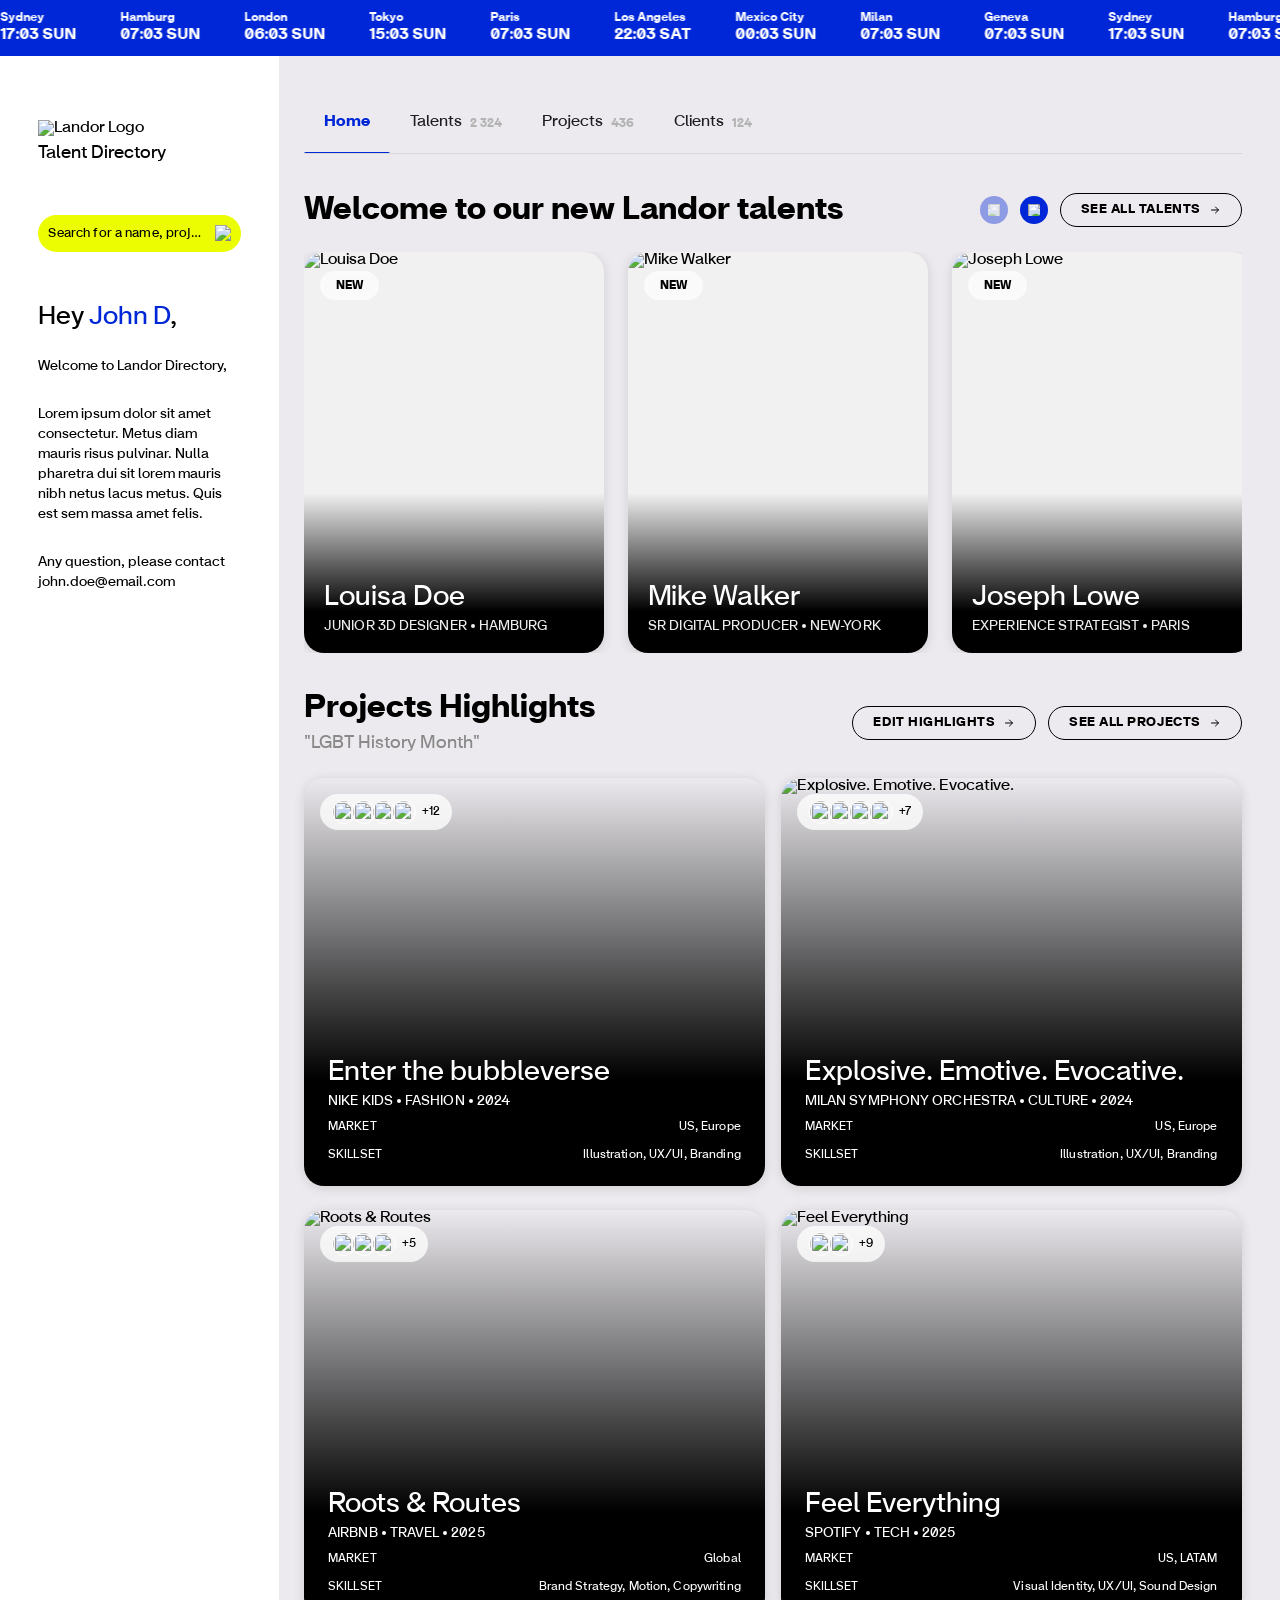
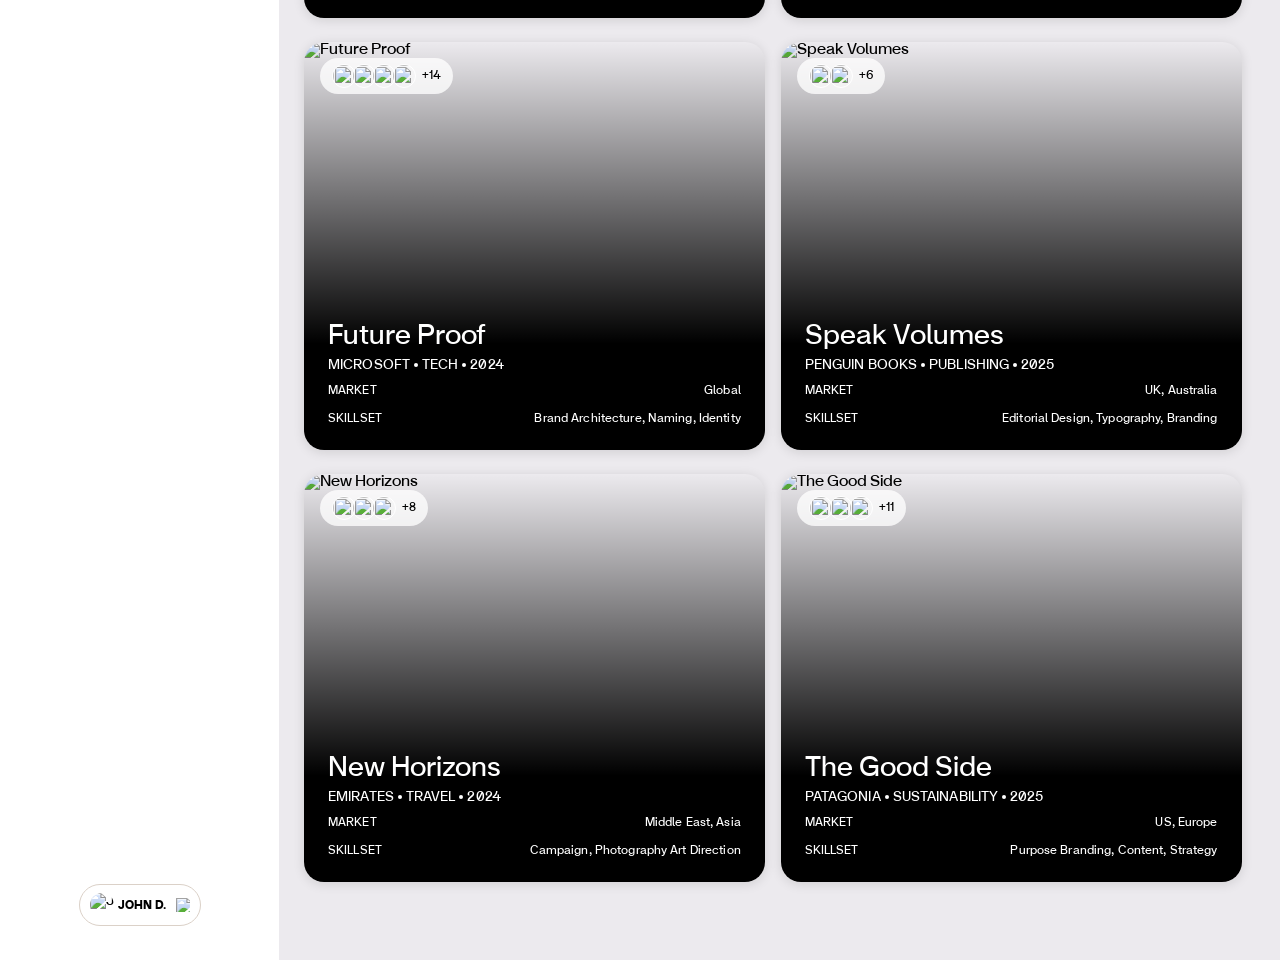
==== index.html @ f0fa713f "fix: pin Projects toolbar buttons permanently to right edge - Wrap buttons in .proj-toolbar-actions " ====
<!DOCTYPE html>
<html lang="en">
<head>
  <meta charset="UTF-8" />
  <meta name="viewport" content="width=device-width, initial-scale=1.0" />
  <title>Landor — Talent Directory</title>
  <link rel="stylesheet" href="tokens.css" />
  <link rel="stylesheet" href="components.css" />
  <style>
    /* ─── Page-level variables ───────────────────────────────── */
    :root {
      --sidebar-w: 280px;
      --card-w:    300px;
      --card-h:    401px;
    }

    /* ════════════════════════════════════════════════════════════
       SIDEBAR
    ════════════════════════════════════════════════════════════ */
    .sidebar {
      width: var(--sidebar-w);
      flex-shrink: 0;
      background: var(--white);
      border-right: 1px solid var(--neutral);
      padding: clamp(40px, 5vw, 80px) clamp(20px, 3vw, 44px);
      display: flex;
      flex-direction: column;
      gap: clamp(32px, 4vw, 60px);
      position: relative;
      min-height: 100%;
    }

    .welcome-copy { display: flex; flex-direction: column; gap: 24px; }
    .welcome-greeting { font-size: clamp(22px, 2vw, 28px); line-height: 1.15; color: #000; }
    .welcome-greeting .highlight { color: var(--blue); }
    .welcome-body { font-size: clamp(13px, 1.1vw, 16px); line-height: 20px; }
    .welcome-body p + p { margin-top: 4px; }

    /* User pill — positioned absolutely in the sidebar */
    .user-pill { position: absolute; bottom: 34px; left: 50%; transform: translateX(-50%); }

    /* ════════════════════════════════════════════════════════════
       MAIN CONTENT
    ════════════════════════════════════════════════════════════ */
    .main {
      flex: 1;
      width: 100%;
      min-width: 0;
      overflow-x: hidden;
      padding: clamp(24px, 3vw, 44px) clamp(20px, 3vw, 44px) clamp(24px, 3vw, 44px) clamp(16px, 2vw, 24px);
      display: flex;
      flex-direction: column;
      gap: clamp(28px, 3vw, 44px);
    }

    /* ─── SECTION HEADER ─────────────────────────────────────── */
    .section-header {
      display: flex;
      align-items: center;
      justify-content: space-between;
      gap: 16px;
      flex-wrap: wrap;
    }
    .section-title    { font-size: clamp(22px, 2.5vw, 32px); line-height: 1.1; }
    .section-subtitle { font-size: clamp(15px, 1.4vw, 20px); line-height: 1.1; color: var(--muted); margin-top: 8px; }

    .btn-group { display: flex; gap: 12px; align-items: center; flex-wrap: wrap; }

    /* ════════════════════════════════════════════════════════════
       TALENT CAROUSEL
    ════════════════════════════════════════════════════════════ */
    .talent-section { display: flex; flex-direction: column; gap: 24px; }

    /* Scrollable track — cards stay fixed size, container is fluid */
    .talent-carousel-wrap {
      overflow: hidden;           /* clip — JS handles scroll */
      position: relative;
    }
    .talent-grid {
      display: flex;
      gap: 24px;
      /* no flex-wrap: cards maintain fixed width, container scrolls */
      transition: transform 0.4s cubic-bezier(0.25, 0.46, 0.45, 0.94);
      will-change: transform;
    }

    /* Every talent card is a fixed size */
    .talent-card {
      width: var(--card-w);
      height: var(--card-h);
      flex-shrink: 0;
      border-radius: 20px;
      overflow: hidden;
      position: relative;
      display: flex;
      flex-direction: column;
      justify-content: space-between;
      cursor: pointer;
    }

    /* Hover overlay */
    .talent-card::after {
      content: '';
      position: absolute; inset: 0;
      background: rgba(255,255,255,0.12);
      border-radius: 20px;
      opacity: 0;
      transition: opacity 0.25s ease;
      z-index: 2;
      pointer-events: none;
    }
    .talent-card:hover::after { opacity: 1; }

    .talent-card-bg { position: absolute; inset: 0; border-radius: 20px; }
    .talent-card-bg-color { position: absolute; inset: 0; background: #f1f1f1; border-radius: 20px; }
    .talent-card-bg img {
      position: absolute; inset: 0;
      width: 100%; height: 100%;
      object-fit: cover; border-radius: 20px;
    }

    /* Constrain card-overlay to the info area only */
    .talent-card .card-overlay {
      top: auto;
      height: 40%;
    }

    .talent-tag { position: relative; z-index: 1; padding: 19px 16px 0; }

    .talent-info {
      position: relative; z-index: 1;
      padding: 20px;
      display: flex; flex-direction: column; gap: 6px;
    }
    .talent-name { font-size: 28px; font-weight: 400; color: #fff; line-height: 31px; }
    .talent-meta {
      display: flex; flex-wrap: wrap; align-items: center; gap: 4px;
      font-size: 14px; color: #ececec; text-transform: uppercase;
      letter-spacing: 0.1px; line-height: 14px;
    }
    .dot { color: #ececec; }

    /* ════════════════════════════════════════════════════════════
       PROJECTS SECTION
    ════════════════════════════════════════════════════════════ */
    .projects-section {
      display: flex; flex-direction: column; gap: 24px;
      padding-bottom: 40px;
    }

    .projects-row {
      display: grid;
      grid-template-columns: repeat(2, 1fr);
      gap: 16px;
    }

    /* project-card styles live in components.css */
    .project-card { height: 408px; }

    /* ════════════════════════════════════════════════════════════
       RESPONSIVE BREAKPOINTS
    ════════════════════════════════════════════════════════════ */

    /* Tablet: sidebar collapses a bit, card widths shrink */
    @media (max-width: 1100px) {
      :root { --sidebar-w: 240px; --card-w: 260px; }
    }

    /* Tablet portrait / large mobile */
    @media (max-width: 860px) {
      .page { flex-direction: column; }
      .sidebar {
        width: 100%;
        min-height: auto;
        padding: 32px 24px 24px;
        border-right: none;
        border-bottom: 1px solid var(--neutral);
        gap: 28px;
      }
      .user-pill {
        position: static;
        transform: none;
        align-self: flex-start;
        margin-top: auto;
      }
      .welcome-copy { display: none; } /* collapse on small screens to save space */
      :root { --card-w: 260px; }
    }

    /* Mobile */
    @media (max-width: 600px) {
      :root { --card-w: 220px; --card-h: 340px; }
      .main { padding: 20px 16px; gap: 24px; }
      .top-nav { gap: 20px; height: 52px; }
      .nav-item { font-size: 14px; }
      .section-title { font-size: 20px; }
      .section-subtitle { font-size: 15px; }
      .talent-name { font-size: 22px; }
      .project-title { font-size: 20px; }
      .project-card { height: 340px; }
      .section-header { gap: 12px; }
      .btn-pill { font-size: 11px; padding: 6px 10px; }
      .projects-row { grid-template-columns: 1fr; }
    }

    /* ════════════════════════════════════════════════════════════
       VIEW SWITCHING
    ════════════════════════════════════════════════════════════ */
    .view { display: none; }
    .view.active {
      display: block;
      width: 100%;
      overflow-x: hidden;
    }
    @keyframes viewFadeIn {
      from { opacity: 0; }
      to   { opacity: 1; }
    }
    .view.fading-in  main { animation: viewFadeIn 220ms ease forwards; }
    .view.fading-out main { opacity: 0; transition: opacity 150ms ease; pointer-events: none; }

    /* ════════════════════════════════════════════════════════════
       TALENTS LANDING — Sidebar filters
    ════════════════════════════════════════════════════════════ */
    .filters-header {
      display: flex; align-items: center; justify-content: space-between;
      gap: 8px;
    }
    .filters-title {
      font-size: 16px; font-weight: 700; line-height: 1.1;
    }
    /* filters-reset now uses .btn-tertiary from components.css */
    .filter-list { display: flex; flex-direction: column; gap: 0; }
    .filter-item {
      display: flex; align-items: center; justify-content: space-between;
      padding: 13px 0;
      border-bottom: 1px solid var(--neutral);
      cursor: pointer;
      user-select: none;
    }
    .filter-item:first-child { border-top: 1px solid var(--neutral); }
    .filter-item-left { display: flex; align-items: center; gap: 10px; }
    .filter-item-name { font-size: 14px; font-weight: 600; text-transform: uppercase; letter-spacing: 0.04em; }
    .filter-badge {
      font-size: 11px; font-weight: 600; background: var(--blue); color: #fff;
      border-radius: 100px; padding: 2px 7px; line-height: 1.3;
    }
    .filter-selected { font-size: 11px; color: var(--muted); text-transform: uppercase; letter-spacing: 0.04em; }
    .filter-chevron {
      width: 14px; height: 14px; flex-shrink: 0;
      transition: transform 0.2s;
    }
    .filter-item.open .filter-chevron { transform: rotate(180deg); }

    /* ════════════════════════════════════════════════════════════
       TALENTS LANDING — Toolbar
    ════════════════════════════════════════════════════════════ */
    .talents-toolbar {
      display: flex; align-items: center; justify-content: space-between;
      gap: 16px; flex-wrap: wrap;
    }
    .talents-count {
      font-size: clamp(22px, 2.5vw, 32px); font-weight: 700; line-height: 1.1;
    }
    .toolbar-controls {
      display: flex; align-items: center; gap: 10px; flex-wrap: wrap;
    }
    .sort-pill {
      border: 0.5px solid #000; border-radius: 100px;
      padding: 7px 14px; font-size: 12px; font-weight: 600;
      letter-spacing: 0.04em; text-transform: uppercase; cursor: pointer;
      background: none; font-family: var(--font);
      transition: background var(--ds-transition);
      display: flex; align-items: center; gap: 6px;
    }
    .sort-pill:hover { background: rgba(0,0,0,0.06); }
    .sort-pill.active { background: #000; color: #fff; }

    .view-toggle {
      display: flex; border: 0.5px solid #000; border-radius: 100px; overflow: hidden;
    }
    .view-toggle-btn {
      padding: 7px 14px; font-size: 12px; font-weight: 600;
      letter-spacing: 0.04em; text-transform: uppercase; cursor: pointer;
      background: none; border: none; font-family: var(--font);
      transition: background var(--ds-transition), color var(--ds-transition);
    }
    .view-toggle-btn.active { background: #000; color: #fff; }

    /* ════════════════════════════════════════════════════════════
       TALENTS LANDING — Grid
    ════════════════════════════════════════════════════════════ */
    .talents-grid-wrap { display: flex; flex-direction: column; gap: 16px; padding-bottom: 40px; }
    .talents-row { display: grid; grid-template-columns: repeat(3, 1fr); gap: 16px; }
    .tcard {
      border-radius: 20px; overflow: hidden;
      position: relative; aspect-ratio: 325 / 409;
      cursor: pointer;
    }
    .tcard::after {
      content: ''; position: absolute; inset: 0;
      background: rgba(255,255,255,0.12); opacity: 0;
      transition: opacity 0.2s; pointer-events: none; z-index: 3;
    }
    .tcard:hover::after { opacity: 1; }
    .tcard img { position: absolute; inset: 0; width: 100%; height: 100%; object-fit: cover; }
    .tcard-bg-color { position: absolute; inset: 0; background: #e0dcd8; }
    /* Constrain card-overlay to the info area */
    .tcard .card-overlay { top: auto; height: 40%; }
    /* Frosted chip row — top 61px zone */
    .tcard-chips {
      position: absolute; top: 0; left: 0; right: 0; height: 61px; z-index: 2;
      display: flex; align-items: center; padding: 0 16px; gap: 8px;
    }
    .tcard-info {
      position: absolute; bottom: 0; left: 0; right: 0; z-index: 2;
      padding: 20px;
      display: flex; flex-direction: column; gap: 6px;
    }
    .tcard-name { font-size: 28px; font-weight: 400; color: #fff; line-height: 31px; }
    .tcard-initials { position: absolute; inset: 0; display: flex; align-items: center; justify-content: center; font-size: 56px; font-weight: 700; }
    .tcard-meta {
      display: flex; flex-wrap: wrap; align-items: center; gap: 4px;
      font-size: 14px; color: #ececec; text-transform: uppercase;
      letter-spacing: 0.1px; line-height: 14px;
    }

    /* ════════════════════════════════════════════════════════════
       TALENTS GRID RESPONSIVE
    ════════════════════════════════════════════════════════════ */
    @media (max-width: 1200px) {
      .talents-row { grid-template-columns: repeat(2, 1fr); }
    }

    @media (max-width: 800px) {
      .talents-row { grid-template-columns: 1fr; }
      .tcard { aspect-ratio: 350 / 440; }
    }

    @media (max-width: 600px) {
      .talents-grid-wrap { gap: 12px; }
      .talents-row { grid-template-columns: 1fr; gap: 12px; }
      .tcard { aspect-ratio: 325 / 409; }
      .tcard-name { font-size: 18px; }
      .tcard-meta { font-size: 11px; }
      .talents-toolbar { flex-direction: column; align-items: flex-start; gap: 12px; }
      .toolbar-controls { width: 100%; gap: 8px; }
      .view-toggle { width: 100%; }
      .view-toggle-btn { flex: 1; }
    }
  }

  /* ════════════════════════════════════════════════════════════
     PROJECTS VIEW
  ════════════════════════════════════════════════════════════ */

  /* Toolbar */
  .proj-toolbar {
    display: flex;
    align-items: center;
    justify-content: space-between;
    gap: 12px;
  }
  .proj-count {
    font-size: clamp(22px, 2.5vw, 32px); line-height: 32px; color: var(--ds-nav-text);
  }
  .proj-toolbar-actions {
    display: flex;
    align-items: center;
    gap: 12px;
    flex-shrink: 0; /* never wrap — always pinned to the right */
  }

  /* Year group */
  .proj-grid-wrap { display: flex; flex-direction: column; gap: 40px; padding-bottom: 60px; }
  .proj-year-group { display: flex; flex-direction: column; gap: 20px; }
  .proj-year-heading {
    display: flex; align-items: baseline; gap: 8px;
  }
  .proj-year {
    font-size: clamp(22px, 2vw, 28px); font-weight: 400; line-height: 31px;
    color: var(--ds-interactive-default);
  }
  .proj-year-count {
    font-size: 20px; font-weight: 400; line-height: 1.1;
    color: var(--ds-nav-count);
  }

  /* 2-column project grid */
  .proj-grid {
    display: grid;
    grid-template-columns: repeat(2, 1fr);
    gap: 12px;
  }

  /* Project card */
  .proj-card {
    position: relative;
    border-radius: var(--ds-radius-card);
    overflow: hidden;
    height: 408px;
    cursor: pointer;
    box-shadow: var(--ds-shadow-card);
    display: flex; flex-direction: column; justify-content: space-between;
    transition: transform var(--ds-transition), box-shadow var(--ds-transition);
  }
  .proj-card:hover { transform: translateY(-2px); box-shadow: 0px 6px 20px rgba(0,0,0,0.18); }
  .proj-card > img {
    position: absolute; inset: 0;
    width: 100%; height: 100%;
    object-fit: cover; border-radius: var(--ds-radius-card);
    pointer-events: none;
  }

  /* Frosted avatar pill — top left */
  .proj-card-top {
    position: relative; z-index: 2;
    display: flex; align-items: flex-start; justify-content: space-between;
    padding: 16px;
  }
  .proj-avatar-pill {
    display: flex; align-items: center; gap: 6px;
    background: var(--ds-frosted);
    backdrop-filter: blur(2px);
    border-radius: var(--ds-radius-pill);
    padding: 6px 12px;
    font-size: 12px; font-weight: 400;
    letter-spacing: 0.12px; white-space: nowrap;
  }
  .proj-avatar-stack {
    display: flex; align-items: center;
  }
  .proj-avatar-stack img {
    width: 24px; height: 24px;
    border-radius: 50%;
    border: 1.5px solid #fff;
    margin-left: -6px; object-fit: cover;
  }
  .proj-avatar-stack img:first-child { margin-left: 0; }

  /* Info panel — bottom gradient */
  .proj-card-info {
    position: relative; z-index: 2;
    background: linear-gradient(to bottom, rgba(0,0,0,0) 0%, rgba(0,0,0,0.95) 74%);
    padding: 24px;
    display: flex; flex-direction: column; gap: 12px;
  }
  .proj-card-title-row { display: flex; flex-direction: column; gap: 6px; }
  .proj-card-title {
    font-size: 28px; font-weight: 400; line-height: 31px; color: #fff;
  }
  .proj-card-meta {
    display: flex; flex-wrap: wrap; align-items: center; gap: 4px;
    font-size: 14px; color: #fff; text-transform: uppercase; letter-spacing: 0.1px; line-height: 14px;
  }
  .proj-dot {
    display: inline-block;
    width: 4px; height: 4px;
    border-radius: 50%;
    background: rgba(255,255,255,0.7);
  }
  .proj-card-details { display: flex; flex-direction: column; gap: 14px; }
  .proj-detail-row {
    display: flex; align-items: baseline; justify-content: space-between;
    font-size: 12px; color: #fff; white-space: nowrap;
  }
  .proj-detail-label { text-transform: uppercase; letter-spacing: 0.1px; font-weight: 400; }
  .proj-detail-val { letter-spacing: 0.12px; text-align: right; white-space: normal; max-width: 55%; }

  @media (max-width: 900px) {
    .proj-grid { grid-template-columns: 1fr; }
    .proj-card { height: 340px; }
  }
  </style>
</head>
<body>

<!-- ════════════════════════════════════════════════════════════
     TIMEZONE BAR
════════════════════════════════════════════════════════════ -->
<div class="timezone-bar">
  <div class="timezone-track">
    <!-- first set -->
    <div class="tz-item"><span class="tz-city">Sydney</span><span class="tz-time">16:42 Sat</span></div>
    <div class="tz-item"><span class="tz-city">Hamburg</span><span class="tz-time">9:42 FRI</span></div>
    <div class="tz-item"><span class="tz-city">London</span><span class="tz-time">8:42 Fri</span></div>
    <div class="tz-item"><span class="tz-city">Tokyo</span><span class="tz-time">22:42 Fri</span></div>
    <div class="tz-item"><span class="tz-city">Paris</span><span class="tz-time">8:42 Fri</span></div>
    <div class="tz-item"><span class="tz-city">Los Angeles</span><span class="tz-time">0:42 Fri</span></div>
    <div class="tz-item"><span class="tz-city">Mexico City</span><span class="tz-time">2:42 Fri</span></div>
    <div class="tz-item"><span class="tz-city">Milan</span><span class="tz-time">12:42 Fri</span></div>
    <div class="tz-item"><span class="tz-city">Geneva</span><span class="tz-time">9:42 Fri</span></div>
    <div class="tz-item"><span class="tz-city">Sydney</span><span class="tz-time">16:42 Sat</span></div>
    <div class="tz-item"><span class="tz-city">London</span><span class="tz-time">8:42 Fri</span></div>
    <div class="tz-item"><span class="tz-city">Hamburg</span><span class="tz-time">9:42 FRI</span></div>
    <div class="tz-item"><span class="tz-city">Los Angeles</span><span class="tz-time">0:42 Fri</span></div>
    <div class="tz-item"><span class="tz-city">Tokyo</span><span class="tz-time">22:42 Fri</span></div>
    <div class="tz-item"><span class="tz-city">Paris</span><span class="tz-time">8:42 Fri</span></div>
    <div class="tz-item"><span class="tz-city">Milan</span><span class="tz-time">12:42 Fri</span></div>
    <div class="tz-item"><span class="tz-city">Geneva</span><span class="tz-time">9:42 Fri</span></div>
    <div class="tz-item"><span class="tz-city">Mexico City</span><span class="tz-time">2:42 Fri</span></div>
    <!-- duplicate for seamless loop -->
    <div class="tz-item"><span class="tz-city">Sydney</span><span class="tz-time">16:42 Sat</span></div>
    <div class="tz-item"><span class="tz-city">Hamburg</span><span class="tz-time">9:42 FRI</span></div>
    <div class="tz-item"><span class="tz-city">London</span><span class="tz-time">8:42 Fri</span></div>
    <div class="tz-item"><span class="tz-city">Tokyo</span><span class="tz-time">22:42 Fri</span></div>
    <div class="tz-item"><span class="tz-city">Paris</span><span class="tz-time">8:42 Fri</span></div>
    <div class="tz-item"><span class="tz-city">Los Angeles</span><span class="tz-time">0:42 Fri</span></div>
    <div class="tz-item"><span class="tz-city">Mexico City</span><span class="tz-time">2:42 Fri</span></div>
    <div class="tz-item"><span class="tz-city">Milan</span><span class="tz-time">12:42 Fri</span></div>
    <div class="tz-item"><span class="tz-city">Geneva</span><span class="tz-time">9:42 Fri</span></div>
    <div class="tz-item"><span class="tz-city">Sydney</span><span class="tz-time">16:42 Sat</span></div>
    <div class="tz-item"><span class="tz-city">London</span><span class="tz-time">8:42 Fri</span></div>
    <div class="tz-item"><span class="tz-city">Hamburg</span><span class="tz-time">9:42 FRI</span></div>
    <div class="tz-item"><span class="tz-city">Los Angeles</span><span class="tz-time">0:42 Fri</span></div>
    <div class="tz-item"><span class="tz-city">Tokyo</span><span class="tz-time">22:42 Fri</span></div>
    <div class="tz-item"><span class="tz-city">Paris</span><span class="tz-time">8:42 Fri</span></div>
    <div class="tz-item"><span class="tz-city">Milan</span><span class="tz-time">12:42 Fri</span></div>
    <div class="tz-item"><span class="tz-city">Geneva</span><span class="tz-time">9:42 Fri</span></div>
    <div class="tz-item"><span class="tz-city">Mexico City</span><span class="tz-time">2:42 Fri</span></div>
  </div>
</div>

<!-- ════════════════════════════════════════════════════════════
     PAGE SHELL
════════════════════════════════════════════════════════════ -->
<div class="view active" id="viewHome">
<div class="page">

  <!-- ── SIDEBAR ──────────────────────────────────────────────── -->
  <aside class="sidebar">
    <div class="sidebar-brand">
      <img class="sidebar-logo"
           src="https://www.figma.com/api/mcp/asset/f559b064-80fc-4b62-bc70-6f557d134bf5"
           alt="Landor Logo" />
      <span class="sidebar-subtitle">Talent Directory</span>
    </div>

    <div class="search-bar">
      <span>Search for a name, project..</span>
      <img class="search-icon"
           src="https://www.figma.com/api/mcp/asset/eb2e79d2-1e9f-45b1-8c31-b3d49dabfd96"
           alt="Search" />
    </div>

    <div class="welcome-copy">
      <p class="welcome-greeting">Hey <span class="highlight">John D</span>,</p>
      <div class="welcome-body">
        <p>Welcome to Landor Directory,</p>
        <p>&nbsp;</p>
        <p>Lorem ipsum dolor sit amet consectetur. Metus diam mauris risus pulvinar. Nulla pharetra dui sit lorem mauris nibh netus lacus metus. Quis est sem massa amet felis.</p>
        <p>&nbsp;</p>
        <p>Any question, please contact john.doe@email.com</p>
      </div>
    </div>

    <div class="user-pill">
      <div class="user-pill-inner">
        <img class="user-avatar"
             src="https://www.figma.com/api/mcp/asset/604ea8ee-429b-49f2-bbb2-22e15feaaed4"
             alt="John D" />
        <span class="user-name">John D.</span>
      </div>
      <img class="settings-icon"
           src="https://www.figma.com/api/mcp/asset/db52f6a6-6d2a-49b2-ab06-d43076c3c517"
           alt="Settings" />
    </div>
  </aside>

  <!-- ── MAIN ─────────────────────────────────────────────────── -->
  <main class="main">

    <!-- Top Nav -->
    <nav class="top-nav" id="navHome">
      <div class="nav-indicator" id="navHomeIndicator"></div>
      <div class="nav-item active" onclick="showView('home')">Home</div>
      <div class="nav-item" onclick="showView('talents')"><span>Talents</span><span class="count">2 324</span></div>
      <div class="nav-item" onclick="showView('projects')"><span>Projects</span><span class="count">436</span></div>
      <div class="nav-item"><span>Clients</span><span class="count">124</span></div>
    </nav>

    <!-- ── TALENT SECTION ──────────────────────────────────────── -->
    <section class="talent-section">
      <div class="section-header">
        <h2 class="section-title">Welcome to our new Landor talents</h2>
        <div class="btn-group">
          <button class="btn-arrow" id="prevBtn" aria-label="Previous">
            <img src="https://www.figma.com/api/mcp/asset/9b2782b9-eeda-4c87-9cb5-67c5a6c78757"
                 alt="←" style="transform:rotate(180deg) scaleY(-1);" />
          </button>
          <button class="btn-arrow" id="nextBtn" aria-label="Next">
            <img src="https://www.figma.com/api/mcp/asset/e4210cd0-8a24-448a-b673-5704c1c8eb75" alt="→" />
          </button>
          <button class="btn-back" onclick="showView('talents')">
            SEE ALL TALENTS
            <svg width="12" height="12" viewBox="0 0 24 24" fill="none" stroke="currentColor" stroke-width="2" stroke-linecap="round" stroke-linejoin="round"><path d="M5 12h14"/><path d="M13 6l6 6-6 6"/></svg>
          </button>
        </div>
      </div>

      <!-- Carousel: container clips, track translates -->
      <div class="talent-carousel-wrap" id="carouselWrap">
        <div class="talent-grid" id="talentGrid">

          <!-- Card 1 — Louisa Doe -->
          <div class="talent-card card-shadow">
            <div class="talent-card-bg">
              <div class="talent-card-bg-color"></div>
              <img src="https://www.figma.com/api/mcp/asset/14126eb1-b6a9-4f3f-99af-8632f9b5fda7" alt="Louisa Doe" />
            </div>
            <div class="card-overlay"></div>
            <div class="talent-tag"><span class="tag-pill">New</span></div>
            <div class="talent-info">
              <p class="talent-name">Louisa Doe</p>
              <div class="talent-meta">
                <span>Junior 3d designer</span><span class="dot"></span><span>Hamburg</span>
              </div>
            </div>
          </div>

          <!-- Card 2 — Mike Walker -->
          <div class="talent-card card-shadow">
            <div class="talent-card-bg">
              <div class="talent-card-bg-color"></div>
              <img src="https://www.figma.com/api/mcp/asset/c044a360-9215-45a8-95ce-0be5d2e21451" alt="Mike Walker" />
            </div>
            <div class="card-overlay"></div>
            <div class="talent-tag"><span class="tag-pill">New</span></div>
            <div class="talent-info">
              <p class="talent-name">Mike Walker</p>
              <div class="talent-meta">
                <span>Sr digital producer</span><span class="dot"></span><span>New-York</span>
              </div>
            </div>
          </div>

          <!-- Card 3 — Joseph Lowe -->
          <div class="talent-card card-shadow">
            <div class="talent-card-bg">
              <div class="talent-card-bg-color"></div>
              <img src="https://www.figma.com/api/mcp/asset/03b6175d-b269-4886-81d3-0293f13602d3" alt="Joseph Lowe" />
            </div>
            <div class="card-overlay"></div>
            <div class="talent-tag"><span class="tag-pill">New</span></div>
            <div class="talent-info">
              <p class="talent-name">Joseph Lowe</p>
              <div class="talent-meta">
                <span>Experience strategist</span><span class="dot"></span><span>Paris</span>
              </div>
            </div>
          </div>

          <!-- Card 4 — Joseph Lowe (2) -->
          <div class="talent-card card-shadow">
            <div class="talent-card-bg">
              <div class="talent-card-bg-color"></div>
              <img src="https://www.figma.com/api/mcp/asset/12b39e32-637b-4e48-ae6d-0fdb57c636f7" alt="Joseph Lowe" />
            </div>
            <div class="card-overlay"></div>
            <div class="talent-tag"><span class="tag-pill">New</span></div>
            <div class="talent-info">
              <p class="talent-name">Joseph Lowe</p>
              <div class="talent-meta">
                <span>Experience strategist</span><span class="dot"></span><span>Paris</span>
              </div>
            </div>
          </div>

          <!-- Card 5 — Extra card to demonstrate overflow -->
          <div class="talent-card card-shadow">
            <div class="talent-card-bg">
              <div class="talent-card-bg-color"></div>
              <img src="https://www.figma.com/api/mcp/asset/14126eb1-b6a9-4f3f-99af-8632f9b5fda7" alt="Louisa Doe" />
            </div>
            <div class="card-overlay"></div>
            <div class="talent-tag"><span class="tag-pill">New</span></div>
            <div class="talent-info">
              <p class="talent-name">Anna Smith</p>
              <div class="talent-meta">
                <span>Brand strategist</span><span class="dot"></span><span>London</span>
              </div>
            </div>
          </div>

        </div>
      </div>
    </section>

    <!-- ── PROJECTS SECTION ────────────────────────────────────── -->
    <section class="projects-section">
      <div class="section-header">
        <div>
          <h2 class="section-title">Projects Highlights</h2>
          <p class="section-subtitle">"LGBT History Month"</p>
        </div>
        <div class="btn-group">
          <button class="btn-back">
            EDIT HIGHLIGHTS
            <svg width="12" height="12" viewBox="0 0 24 24" fill="none" stroke="currentColor" stroke-width="2" stroke-linecap="round" stroke-linejoin="round"><path d="M5 12h14"/><path d="M13 6l6 6-6 6"/></svg>
          </button>
          <button class="btn-back">
            SEE ALL PROJECTS
            <svg width="12" height="12" viewBox="0 0 24 24" fill="none" stroke="currentColor" stroke-width="2" stroke-linecap="round" stroke-linejoin="round"><path d="M5 12h14"/><path d="M13 6l6 6-6 6"/></svg>
          </button>
        </div>
      </div>

      <div class="projects-row">

        <!-- Project 1 -->
        <div class="project-card card-shadow">
          <div class="project-card-bg">
            <img src="https://www.figma.com/api/mcp/asset/81548a12-c7cd-410e-a133-e1fbc5a7ac2f" alt="Enter the bubbleverse" />
          </div>
          <div class="card-overlay"></div>
          <div class="project-card-top">
            <div class="people-tag">
              <div class="people-avatars">
                <img src="https://www.figma.com/api/mcp/asset/be12409f-1854-4672-a7e2-0f3ce7ca5bf1" alt="" />
                <img src="https://www.figma.com/api/mcp/asset/5043a589-fd33-40a6-9b1a-b56f4c147616" alt="" />
                <img src="https://www.figma.com/api/mcp/asset/657f3faf-bc28-4b92-bb1c-7340cdb7ed05" alt="" />
                <img src="https://www.figma.com/api/mcp/asset/8bc284f7-098f-42b9-a63d-76ef9776342d" alt="" />
              </div>
              <span class="people-count">+12</span>
            </div>
          </div>
          <div class="project-info">
            <div class="project-title-block">
              <p class="project-title">Enter the bubbleverse</p>
              <div class="project-meta">
                <span>NIKE KIDS</span><span class="dot-white"></span>
                <span>FASHION</span><span class="dot-white"></span>
                <span>2024</span>
              </div>
            </div>
            <div class="project-details">
              <div class="project-detail-row">
                <span class="label">MARKET</span><span class="value">US, Europe</span>
              </div>
              <div class="project-detail-row">
                <span class="label">SKILLSET</span><span class="value">Illustration, UX/UI, Branding</span>
              </div>
            </div>
          </div>
        </div>

        <!-- Project 2 -->
        <div class="project-card card-shadow">
          <div class="project-card-bg project-card-bg-cover">
            <img src="https://www.figma.com/api/mcp/asset/37ed6550-de68-4342-b2f5-ffe6c5d1ac01" alt="Explosive. Emotive. Evocative." />
          </div>
          <div class="card-overlay"></div>
          <div class="project-card-top">
            <div class="people-tag">
              <div class="people-avatars">
                <img src="https://www.figma.com/api/mcp/asset/e8098b4e-cc7e-4858-8fe3-0d4622930fdd" alt="" />
                <img src="https://www.figma.com/api/mcp/asset/f1fa61e2-3c67-45b4-8648-065c86843b8f" alt="" />
                <img src="https://www.figma.com/api/mcp/asset/7c7695e1-6211-45fa-9e96-1b849d6a0db9" alt="" />
                <img src="https://www.figma.com/api/mcp/asset/b583cbd6-e702-4d70-8a58-025345ec14e3" alt="" />
              </div>
              <span class="people-count">+7</span>
            </div>
          </div>
          <div class="project-info">
            <div class="project-title-block">
              <p class="project-title">Explosive. Emotive. Evocative.</p>
              <div class="project-meta">
                <span>Milan symphony orchestra</span><span class="dot-white"></span>
                <span>CULTURE</span><span class="dot-white"></span>
                <span>2024</span>
              </div>
            </div>
            <div class="project-details">
              <div class="project-detail-row">
                <span class="label">MARKET</span><span class="value">US, Europe</span>
              </div>
              <div class="project-detail-row">
                <span class="label">SKILLSET</span><span class="value">Illustration, UX/UI, Branding</span>
              </div>
            </div>
          </div>
        </div>

      </div>

      <div class="projects-row">

        <!-- Project 3 -->
        <div class="project-card card-shadow">
          <div class="project-card-bg project-card-bg-cover">
            <img src="https://www.figma.com/api/mcp/asset/81548a12-c7cd-410e-a133-e1fbc5a7ac2f" alt="Roots & Routes" />
          </div>
          <div class="card-overlay"></div>
          <div class="project-card-top">
            <div class="people-tag">
              <div class="people-avatars">
                <img src="https://www.figma.com/api/mcp/asset/be12409f-1854-4672-a7e2-0f3ce7ca5bf1" alt="" />
                <img src="https://www.figma.com/api/mcp/asset/e8098b4e-cc7e-4858-8fe3-0d4622930fdd" alt="" />
                <img src="https://www.figma.com/api/mcp/asset/5043a589-fd33-40a6-9b1a-b56f4c147616" alt="" />
              </div>
              <span class="people-count">+5</span>
            </div>
          </div>
          <div class="project-info">
            <div class="project-title-block">
              <p class="project-title">Roots &amp; Routes</p>
              <div class="project-meta">
                <span>Airbnb</span><span class="dot-white"></span>
                <span>TRAVEL</span><span class="dot-white"></span>
                <span>2025</span>
              </div>
            </div>
            <div class="project-details">
              <div class="project-detail-row">
                <span class="label">MARKET</span><span class="value">Global</span>
              </div>
              <div class="project-detail-row">
                <span class="label">SKILLSET</span><span class="value">Brand Strategy, Motion, Copywriting</span>
              </div>
            </div>
          </div>
        </div>

        <!-- Project 4 -->
        <div class="project-card card-shadow">
          <div class="project-card-bg project-card-bg-cover">
            <img src="https://www.figma.com/api/mcp/asset/37ed6550-de68-4342-b2f5-ffe6c5d1ac01" alt="Feel Everything" />
          </div>
          <div class="card-overlay"></div>
          <div class="project-card-top">
            <div class="people-tag">
              <div class="people-avatars">
                <img src="https://www.figma.com/api/mcp/asset/657f3faf-bc28-4b92-bb1c-7340cdb7ed05" alt="" />
                <img src="https://www.figma.com/api/mcp/asset/f1fa61e2-3c67-45b4-8648-065c86843b8f" alt="" />
              </div>
              <span class="people-count">+9</span>
            </div>
          </div>
          <div class="project-info">
            <div class="project-title-block">
              <p class="project-title">Feel Everything</p>
              <div class="project-meta">
                <span>Spotify</span><span class="dot-white"></span>
                <span>TECH</span><span class="dot-white"></span>
                <span>2025</span>
              </div>
            </div>
            <div class="project-details">
              <div class="project-detail-row">
                <span class="label">MARKET</span><span class="value">US, LATAM</span>
              </div>
              <div class="project-detail-row">
                <span class="label">SKILLSET</span><span class="value">Visual Identity, UX/UI, Sound Design</span>
              </div>
            </div>
          </div>
        </div>

      </div>

      <div class="projects-row">

        <!-- Project 5 -->
        <div class="project-card card-shadow">
          <div class="project-card-bg project-card-bg-cover">
            <img src="https://www.figma.com/api/mcp/asset/81548a12-c7cd-410e-a133-e1fbc5a7ac2f" alt="Future Proof" />
          </div>
          <div class="card-overlay"></div>
          <div class="project-card-top">
            <div class="people-tag">
              <div class="people-avatars">
                <img src="https://www.figma.com/api/mcp/asset/7c7695e1-6211-45fa-9e96-1b849d6a0db9" alt="" />
                <img src="https://www.figma.com/api/mcp/asset/8bc284f7-098f-42b9-a63d-76ef9776342d" alt="" />
                <img src="https://www.figma.com/api/mcp/asset/b583cbd6-e702-4d70-8a58-025345ec14e3" alt="" />
                <img src="https://www.figma.com/api/mcp/asset/be12409f-1854-4672-a7e2-0f3ce7ca5bf1" alt="" />
              </div>
              <span class="people-count">+14</span>
            </div>
          </div>
          <div class="project-info">
            <div class="project-title-block">
              <p class="project-title">Future Proof</p>
              <div class="project-meta">
                <span>Microsoft</span><span class="dot-white"></span>
                <span>TECH</span><span class="dot-white"></span>
                <span>2024</span>
              </div>
            </div>
            <div class="project-details">
              <div class="project-detail-row">
                <span class="label">MARKET</span><span class="value">Global</span>
              </div>
              <div class="project-detail-row">
                <span class="label">SKILLSET</span><span class="value">Brand Architecture, Naming, Identity</span>
              </div>
            </div>
          </div>
        </div>

        <!-- Project 6 -->
        <div class="project-card card-shadow">
          <div class="project-card-bg project-card-bg-cover">
            <img src="https://www.figma.com/api/mcp/asset/37ed6550-de68-4342-b2f5-ffe6c5d1ac01" alt="Speak Volumes" />
          </div>
          <div class="card-overlay"></div>
          <div class="project-card-top">
            <div class="people-tag">
              <div class="people-avatars">
                <img src="https://www.figma.com/api/mcp/asset/e8098b4e-cc7e-4858-8fe3-0d4622930fdd" alt="" />
                <img src="https://www.figma.com/api/mcp/asset/5043a589-fd33-40a6-9b1a-b56f4c147616" alt="" />
              </div>
              <span class="people-count">+6</span>
            </div>
          </div>
          <div class="project-info">
            <div class="project-title-block">
              <p class="project-title">Speak Volumes</p>
              <div class="project-meta">
                <span>Penguin Books</span><span class="dot-white"></span>
                <span>PUBLISHING</span><span class="dot-white"></span>
                <span>2025</span>
              </div>
            </div>
            <div class="project-details">
              <div class="project-detail-row">
                <span class="label">MARKET</span><span class="value">UK, Australia</span>
              </div>
              <div class="project-detail-row">
                <span class="label">SKILLSET</span><span class="value">Editorial Design, Typography, Branding</span>
              </div>
            </div>
          </div>
        </div>

      </div>

      <div class="projects-row">

        <!-- Project 7 -->
        <div class="project-card card-shadow">
          <div class="project-card-bg project-card-bg-cover">
            <img src="https://www.figma.com/api/mcp/asset/81548a12-c7cd-410e-a133-e1fbc5a7ac2f" alt="New Horizons" />
          </div>
          <div class="card-overlay"></div>
          <div class="project-card-top">
            <div class="people-tag">
              <div class="people-avatars">
                <img src="https://www.figma.com/api/mcp/asset/f1fa61e2-3c67-45b4-8648-065c86843b8f" alt="" />
                <img src="https://www.figma.com/api/mcp/asset/657f3faf-bc28-4b92-bb1c-7340cdb7ed05" alt="" />
                <img src="https://www.figma.com/api/mcp/asset/7c7695e1-6211-45fa-9e96-1b849d6a0db9" alt="" />
              </div>
              <span class="people-count">+8</span>
            </div>
          </div>
          <div class="project-info">
            <div class="project-title-block">
              <p class="project-title">New Horizons</p>
              <div class="project-meta">
                <span>Emirates</span><span class="dot-white"></span>
                <span>TRAVEL</span><span class="dot-white"></span>
                <span>2024</span>
              </div>
            </div>
            <div class="project-details">
              <div class="project-detail-row">
                <span class="label">MARKET</span><span class="value">Middle East, Asia</span>
              </div>
              <div class="project-detail-row">
                <span class="label">SKILLSET</span><span class="value">Campaign, Photography Art Direction</span>
              </div>
            </div>
          </div>
        </div>

        <!-- Project 8 -->
        <div class="project-card card-shadow">
          <div class="project-card-bg project-card-bg-cover">
            <img src="https://www.figma.com/api/mcp/asset/37ed6550-de68-4342-b2f5-ffe6c5d1ac01" alt="The Good Side" />
          </div>
          <div class="card-overlay"></div>
          <div class="project-card-top">
            <div class="people-tag">
              <div class="people-avatars">
                <img src="https://www.figma.com/api/mcp/asset/b583cbd6-e702-4d70-8a58-025345ec14e3" alt="" />
                <img src="https://www.figma.com/api/mcp/asset/8bc284f7-098f-42b9-a63d-76ef9776342d" alt="" />
                <img src="https://www.figma.com/api/mcp/asset/be12409f-1854-4672-a7e2-0f3ce7ca5bf1" alt="" />
              </div>
              <span class="people-count">+11</span>
            </div>
          </div>
          <div class="project-info">
            <div class="project-title-block">
              <p class="project-title">The Good Side</p>
              <div class="project-meta">
                <span>Patagonia</span><span class="dot-white"></span>
                <span>SUSTAINABILITY</span><span class="dot-white"></span>
                <span>2025</span>
              </div>
            </div>
            <div class="project-details">
              <div class="project-detail-row">
                <span class="label">MARKET</span><span class="value">US, Europe</span>
              </div>
              <div class="project-detail-row">
                <span class="label">SKILLSET</span><span class="value">Purpose Branding, Content, Strategy</span>
              </div>
            </div>
          </div>
        </div>

      </div>

    </section>

  </main>
</div>
</div><!-- /viewHome -->


<!-- ════════════════════════════════════════════════════════════
     VIEW: TALENTS LANDING (02_D_a_Talents_Landing_A)
════════════════════════════════════════════════════════════ -->
<div class="view" id="viewTalents">
<div class="page">

  <!-- Sidebar: filters -->
  <aside class="sidebar">
    <div class="sidebar-brand">
      <img class="sidebar-logo"
           src="https://www.figma.com/api/mcp/asset/f559b064-80fc-4b62-bc70-6f557d134bf5"
           alt="Landor Logo" />
      <span class="sidebar-subtitle">Talent Directory</span>
    </div>

    <div class="search-bar">
      <span>Search for a name, project..</span>
      <img class="search-icon"
           src="https://www.figma.com/api/mcp/asset/eb2e79d2-1e9f-45b1-8c31-b3d49dabfd96"
           alt="Search" />
    </div>

    <!-- Filters -->
    <div style="display:flex;flex-direction:column;gap:20px;flex:1;min-height:0;overflow-y:auto;">
      <div class="filters-header">
        <span class="filters-title">Filters <span style="color:var(--muted);font-weight:400;">(8)</span></span>
        <button class="btn-tertiary">Reset all filters</button>
      </div>
      <div class="filter-list">
        <div class="filter-item">
          <div class="filter-item-left">
            <span class="filter-item-name">Roles</span>
          </div>
          <div style="display:flex;align-items:center;gap:10px;">
            <span class="filter-selected">0 selected</span>
            <svg class="filter-chevron" viewBox="0 0 14 14" fill="none" stroke="currentColor" stroke-width="1.5" stroke-linecap="round" stroke-linejoin="round"><path d="M3 5l4 4 4-4"/></svg>
          </div>
        </div>
        <div class="filter-item">
          <div class="filter-item-left">
            <span class="filter-item-name">Location</span>
            <span class="filter-badge">1</span>
          </div>
          <div style="display:flex;align-items:center;gap:10px;">
            <span class="filter-selected">1 selected</span>
            <svg class="filter-chevron" viewBox="0 0 14 14" fill="none" stroke="currentColor" stroke-width="1.5" stroke-linecap="round" stroke-linejoin="round"><path d="M3 5l4 4 4-4"/></svg>
          </div>
        </div>
        <div class="filter-item">
          <div class="filter-item-left">
            <span class="filter-item-name">Skillset</span>
            <span class="filter-badge">1</span>
          </div>
          <div style="display:flex;align-items:center;gap:10px;">
            <span class="filter-selected">1 selected</span>
            <svg class="filter-chevron" viewBox="0 0 14 14" fill="none" stroke="currentColor" stroke-width="1.5" stroke-linecap="round" stroke-linejoin="round"><path d="M3 5l4 4 4-4"/></svg>
          </div>
        </div>
        <div class="filter-item">
          <div class="filter-item-left">
            <span class="filter-item-name">Industry</span>
          </div>
          <div style="display:flex;align-items:center;gap:10px;">
            <span class="filter-selected">0 selected</span>
            <svg class="filter-chevron" viewBox="0 0 14 14" fill="none" stroke="currentColor" stroke-width="1.5" stroke-linecap="round" stroke-linejoin="round"><path d="M3 5l4 4 4-4"/></svg>
          </div>
        </div>
        <div class="filter-item">
          <div class="filter-item-left">
            <span class="filter-item-name">Interests</span>
          </div>
          <div style="display:flex;align-items:center;gap:10px;">
            <span class="filter-selected">0 selected</span>
            <svg class="filter-chevron" viewBox="0 0 14 14" fill="none" stroke="currentColor" stroke-width="1.5" stroke-linecap="round" stroke-linejoin="round"><path d="M3 5l4 4 4-4"/></svg>
          </div>
        </div>
      </div>
    </div>

    <div class="user-pill">
      <div class="user-pill-inner">
        <img class="user-avatar"
             src="https://www.figma.com/api/mcp/asset/604ea8ee-429b-49f2-bbb2-22e15feaaed4"
             alt="John D" />
        <span class="user-name">John D.</span>
      </div>
      <img class="settings-icon"
           src="https://www.figma.com/api/mcp/asset/db52f6a6-6d2a-49b2-ab06-d43076c3c517"
           alt="Settings" />
    </div>
  </aside>

  <!-- Main -->
  <main class="main">

    <nav class="top-nav" id="navTalents">
      <div class="nav-indicator" id="navTalentsIndicator"></div>
      <div class="nav-item" onclick="showView('home')">Home</div>
      <div class="nav-item active"><span>Talents</span><span class="count">2 324</span></div>
      <div class="nav-item" onclick="showView('projects')"><span>Projects</span><span class="count">436</span></div>
      <div class="nav-item"><span>Clients</span><span class="count">124</span></div>
    </nav>

    <div class="talents-toolbar">
      <span class="talents-count">2,324 talents</span>
      <div class="toolbar-controls">
        <button class="sort-pill active">Alphabetical A–Z
          <svg width="12" height="12" viewBox="0 0 12 12" fill="none" stroke="currentColor" stroke-width="1.5" stroke-linecap="round" stroke-linejoin="round"><path d="M2 4l4-3 4 3M6 1v10M2 9l4 3 4-3"/></svg>
        </button>
        <button class="sort-pill">Hire
          <svg width="12" height="12" viewBox="0 0 12 12" fill="none" stroke="currentColor" stroke-width="1.5" stroke-linecap="round" stroke-linejoin="round"><path d="M6 1L7.5 4.5H11L8.25 6.75 9.25 10.5 6 8.25 2.75 10.5l1-3.75L1 4.5h3.5L6 1z"/></svg>
        </button>
        <div class="view-toggle">
          <button class="view-toggle-btn active">Face</button>
          <button class="view-toggle-btn">Projects</button>
        </div>
      </div>
    </div>

    <!-- Grid (3-col, 2 rows = 6 cards) -->
    <div class="talents-grid-wrap">
      <div class="talents-row">
        <!-- Louisa Doe -->
        <div class="tcard card-shadow" onclick="window.location='talent-profile.html'">
          <div class="tcard-bg-color"></div>
          <img src="https://www.figma.com/api/mcp/asset/14126eb1-b6a9-4f3f-99af-8632f9b5fda7" alt="Louisa Doe" />
          <div class="card-overlay"></div>
          <div class="tcard-chips"><span class="tag-pill">New</span></div>
          <div class="tcard-info">
            <div class="tcard-name">Louisa Doe</div>
            <div class="tcard-meta"><span>Junior 3D Designer</span><span class="dot"></span><span>Hamburg</span></div>
          </div>
        </div>
        <!-- Lisa Wallow -->
        <div class="tcard card-shadow" onclick="window.location='talent-profile.html'">
          <div class="tcard-bg-color"></div>
          <img src="https://www.figma.com/api/mcp/asset/c044a360-9215-45a8-95ce-0be5d2e21451" alt="Lisa Wallow" />
          <div class="card-overlay"></div>
          <div class="tcard-chips"></div>
          <div class="tcard-info">
            <div class="tcard-name">Lisa Wallow</div>
            <div class="tcard-meta"><span>Motion Director</span><span class="dot"></span><span>Milan</span></div>
          </div>
        </div>
        <!-- Herman Ronald -->
        <div class="tcard card-shadow" onclick="window.location='talent-profile.html'">
          <div class="tcard-bg-color" style="background:#c9b8e0"></div>
          <img src="https://www.figma.com/api/mcp/asset/03b6175d-b269-4886-81d3-0293f13602d3" alt="Herman Ronald" />
          <div class="card-overlay"></div>
          <div class="tcard-chips"></div>
          <div class="tcard-info">
            <div class="tcard-name">Herman Ronald</div>
            <div class="tcard-meta"><span>Creative Director</span><span class="dot"></span><span>London</span></div>
          </div>
        </div>
      </div>
      <div class="talents-row">
        <!-- Mervin Caldwell -->
        <div class="tcard card-shadow" onclick="window.location='talent-profile.html'">
          <div class="tcard-bg-color" style="background:#232323"></div>
          <img src="https://www.figma.com/api/mcp/asset/12b39e32-637b-4e48-ae6d-0fdb57c636f7" alt="Mervin Caldwell" />
          <div class="card-overlay"></div>
          <div class="tcard-chips"><span class="tag-pill">New</span></div>
          <div class="tcard-info">
            <div class="tcard-name">Mervin Caldwell</div>
            <div class="tcard-meta"><span>Sr Brand Strategist</span><span class="dot"></span><span>Los Angeles</span></div>
          </div>
        </div>
        <!-- Mike Walker -->
        <div class="tcard card-shadow" onclick="window.location='talent-profile.html'">
          <div class="tcard-bg-color"></div>
          <img src="https://www.figma.com/api/mcp/asset/be12409f-1854-4672-a7e2-0f3ce7ca5bf1" alt="Mike Walker" />
          <div class="card-overlay"></div>
          <div class="tcard-chips"></div>
          <div class="tcard-info">
            <div class="tcard-name">Mike Walker</div>
            <div class="tcard-meta"><span>Sr Digital Producer</span><span class="dot"></span><span>New York</span></div>
          </div>
        </div>
        <!-- Annie Ochoa -->
        <div class="tcard card-shadow" onclick="window.location='talent-profile.html'">
          <div class="tcard-bg-color" style="background:#dbd1c8"></div>
          <img src="https://www.figma.com/api/mcp/asset/5043a589-fd33-40a6-9b1a-b56f4c147616" alt="Annie Ochoa" />
          <div class="card-overlay"></div>
          <div class="tcard-chips"></div>
          <div class="tcard-info">
            <div class="tcard-name">Annie Ochoa</div>
            <div class="tcard-meta"><span>Experience Strategist</span><span class="dot"></span><span>Paris</span></div>
          </div>
        </div>
      </div>
      <div class="talents-row">
        <!-- Julian Schultz -->
        <div class="tcard card-shadow" onclick="window.location='talent-profile.html'">
          <div class="tcard-bg-color"></div>
          <img src="https://www.figma.com/api/mcp/asset/657f3faf-bc28-4b92-bb1c-7340cdb7ed05" alt="Julian Schultz" />
          <div class="card-overlay"></div>
          <div class="tcard-chips"></div>
          <div class="tcard-info">
            <div class="tcard-name">Julian Schultz</div>
            <div class="tcard-meta"><span>Art Director</span><span class="dot"></span><span>Hamburg</span></div>
          </div>
        </div>
        <!-- Joseph Lowe -->
        <div class="tcard card-shadow" onclick="window.location='talent-profile.html'">
          <div class="tcard-bg-color" style="background:#0e1adf"></div>
          <img src="https://www.figma.com/api/mcp/asset/8bc284f7-098f-42b9-a63d-76ef9776342d" alt="Joseph Lowe" />
          <div class="card-overlay"></div>
          <div class="tcard-chips"></div>
          <div class="tcard-info">
            <div class="tcard-name">Joseph Lowe</div>
            <div class="tcard-meta"><span>Experience Strategist</span><span class="dot"></span><span>Paris</span></div>
          </div>
        </div>
        <!-- Rosa Müller -->
        <div class="tcard card-shadow" onclick="window.location='talent-profile.html'">
          <div class="tcard-bg-color" style="background:#e8e6ea"></div>
          <img src="https://www.figma.com/api/mcp/asset/b583cbd6-e702-4d70-8a58-025345ec14e3" alt="Rosa Müller" />
          <div class="card-overlay"></div>
          <div class="tcard-chips"><span class="tag-pill">New</span></div>
          <div class="tcard-info">
            <div class="tcard-name">Rosa Müller</div>
            <div class="tcard-meta"><span>Brand Designer</span><span class="dot"></span><span>Geneva</span></div>
          </div>
        </div>
      </div>
    </div>

  </main>
</div>
</div><!-- /viewTalents -->


<!-- ════════════════════════════════════════════════════════════
     VIEW: PROJECTS LANDING (02_D_a_Projects_Landing)
════════════════════════════════════════════════════════════ -->
<div class="view" id="viewProjects">
<div class="page">

  <!-- Sidebar: project filters -->
  <aside class="sidebar">
    <div class="sidebar-brand">
      <img class="sidebar-logo"
           src="https://www.figma.com/api/mcp/asset/479f353f-2d86-4775-9aed-50de959cd7c5"
           alt="Landor Logo" />
      <span class="sidebar-subtitle">Talent Directory</span>
    </div>

    <div class="search-bar" style="background:var(--volt);">
      <span>Search for a name, project..</span>
      <svg width="17" height="17" viewBox="0 0 24 24" fill="none" stroke="currentColor" stroke-width="1.5" stroke-linecap="round" stroke-linejoin="round"><circle cx="11" cy="11" r="8"/><path d="m21 21-4.35-4.35"/></svg>
    </div>

    <!-- Filters -->
    <div style="display:flex;flex-direction:column;gap:0;flex:1;min-height:0;overflow-y:auto;">
      <div class="filters-header" style="margin-bottom:16px;">
        <span class="filters-title">Filters <span style="color:var(--ds-interactive-default);font-weight:400;">(10)</span></span>
        <button class="btn-tertiary">Reset all filters
          <svg width="12" height="12" viewBox="0 0 12 12" fill="none" stroke="currentColor" stroke-width="1.5" stroke-linecap="round" stroke-linejoin="round"><path d="M5 2H2a1 1 0 00-1 1v7a1 1 0 001 1h7a1 1 0 001-1V7M7 1h4m0 0v4m0-4L5 7"/></svg>
        </button>
      </div>
      <div class="filter-list">
        <div class="filter-item">
          <span>Clients <span style="color:var(--ds-text-muted);">(1 selected)</span></span>
          <svg width="16" height="16" viewBox="0 0 16 16" fill="none" stroke="currentColor" stroke-width="1.5" stroke-linecap="round" stroke-linejoin="round"><path d="M4 6l4 4 4-4"/></svg>
        </div>
        <div class="filter-item">
          <span>Location <span style="color:var(--ds-text-muted);">(3 selected)</span></span>
          <svg width="16" height="16" viewBox="0 0 16 16" fill="none" stroke="currentColor" stroke-width="1.5" stroke-linecap="round" stroke-linejoin="round"><path d="M4 6l4 4 4-4"/></svg>
        </div>
        <div class="filter-item">
          <span>Years <span style="color:var(--ds-text-muted);">(Selected)</span></span>
          <svg width="16" height="16" viewBox="0 0 16 16" fill="none" stroke="currentColor" stroke-width="1.5" stroke-linecap="round" stroke-linejoin="round"><path d="M4 6l4 4 4-4"/></svg>
        </div>
        <div class="filter-item">
          <span>Type of project <span style="color:var(--ds-text-muted);">(3 selected)</span></span>
          <svg width="16" height="16" viewBox="0 0 16 16" fill="none" stroke="currentColor" stroke-width="1.5" stroke-linecap="round" stroke-linejoin="round"><path d="M4 6l4 4 4-4"/></svg>
        </div>
        <div class="filter-item">
          <span>Colours <span style="color:var(--ds-text-muted);">(2 selected)</span></span>
          <svg width="16" height="16" viewBox="0 0 16 16" fill="none" stroke="currentColor" stroke-width="1.5" stroke-linecap="round" stroke-linejoin="round"><path d="M4 6l4 4 4-4"/></svg>
        </div>
      </div>
    </div>

    <!-- User pill -->
    <div class="user-pill">
      <div class="user-pill-inner">
        <div class="user-avatar-init" style="width:24px;height:24px;border-radius:50%;background:#0E1ADF;color:#fff;display:flex;align-items:center;justify-content:center;font-size:10px;font-weight:700;flex-shrink:0;">JD</div>
        <span class="user-name">John D.</span>
      </div>
      <svg width="14" height="14" viewBox="0 0 24 24" fill="none" stroke="currentColor" stroke-width="1.5" stroke-linecap="round" stroke-linejoin="round"><circle cx="12" cy="12" r="3"/><path d="M19.4 15a1.65 1.65 0 0 0 .33 1.82l.06.06a2 2 0 1 1-2.83 2.83l-.06-.06a1.65 1.65 0 0 0-1.82-.33 1.65 1.65 0 0 0-1 1.51V21a2 2 0 0 1-4 0v-.09A1.65 1.65 0 0 0 9 19.4a1.65 1.65 0 0 0-1.82.33l-.06.06a2 2 0 1 1-2.83-2.83l.06-.06A1.65 1.65 0 0 0 4.68 15a1.65 1.65 0 0 0-1.51-1H3a2 2 0 0 1 0-4h.09A1.65 1.65 0 0 0 4.6 9a1.65 1.65 0 0 0-.33-1.82l-.06-.06a2 2 0 1 1 2.83-2.83l.06.06A1.65 1.65 0 0 0 9 4.68a1.65 1.65 0 0 0 1-1.51V3a2 2 0 0 1 4 0v.09a1.65 1.65 0 0 0 1 1.51 1.65 1.65 0 0 0 1.82-.33l.06-.06a2 2 0 1 1 2.83 2.83l-.06.06A1.65 1.65 0 0 0 19.4 9a1.65 1.65 0 0 0 1.51 1H21a2 2 0 0 1 0 4h-.09a1.65 1.65 0 0 0-1.51 1z"/></svg>
    </div>
  </aside>

  <!-- Main content -->
  <main class="main">

    <!-- Top nav -->
    <nav class="top-nav" id="navProjects">
      <div class="nav-indicator" id="navProjectsIndicator"></div>
      <div class="nav-item" onclick="showView('home')">Home</div>
      <div class="nav-item" onclick="showView('talents')"><span>Talents</span><span class="count">2 324</span></div>
      <div class="nav-item active"><span>Projects</span><span class="count">436</span></div>
      <div class="nav-item"><span>Clients</span><span class="count">124</span></div>
    </nav>

    <!-- Toolbar -->
    <div class="proj-toolbar">
      <span class="proj-count" id="projCount">436 projects</span>
      <div class="proj-toolbar-actions">
        <button class="btn-secondary">
          Most recent
          <svg width="14" height="14" viewBox="0 0 24 24" fill="none" stroke="currentColor" stroke-width="1.5" stroke-linecap="round" stroke-linejoin="round"><path d="M3 6h18M7 12h10M11 18h2"/></svg>
        </button>
        <button class="btn-primary">
          Add new project
          <svg width="14" height="14" viewBox="0 0 24 24" fill="none" stroke="currentColor" stroke-width="1.5" stroke-linecap="round" stroke-linejoin="round"><path d="M12 5v14M5 12h14"/></svg>
        </button>
      </div>
    </div>

    <!-- Projects grid (grouped by year) -->
    <div class="proj-grid-wrap" id="projGridWrap">

      <!-- Year group: 2023 -->
      <div class="proj-year-group">
        <div class="proj-year-heading">
          <span class="proj-year">2023</span>
          <span class="proj-year-count">123</span>
        </div>
        <div class="proj-grid">

          <!-- Card 1 -->
          <div class="proj-card">
            <img src="https://www.figma.com/api/mcp/asset/e0a264e4-a836-4881-aeeb-0e16e3bdc02c" alt="Enter the bubbleverse" />
            <div class="proj-card-top">
              <div class="proj-avatar-pill">
                <div class="proj-avatar-stack">
                  <img src="https://www.figma.com/api/mcp/asset/e1baa9a5-5b57-41e3-86a0-2b4fc6e900ce" alt="" />
                  <img src="https://www.figma.com/api/mcp/asset/f220b764-a821-47ec-9b7c-b6a814d2d5de" alt="" />
                  <img src="https://www.figma.com/api/mcp/asset/6ce86620-6e24-4d06-906a-0b12d175643b" alt="" />
                  <img src="https://www.figma.com/api/mcp/asset/18de143c-00f9-46b4-bc56-cfef30fad3a8" alt="" />
                </div>
                <span>+12</span>
              </div>
            </div>
            <div class="proj-card-info">
              <div class="proj-card-title-row">
                <div class="proj-card-title">Enter the bubbleverse</div>
                <div class="proj-card-meta">
                  <span>NIKE KIDS</span><span class="proj-dot"></span><span>FASHION</span><span class="proj-dot"></span><span>2024</span>
                </div>
              </div>
              <div class="proj-card-details">
                <div class="proj-detail-row"><span class="proj-detail-label">MARKET</span><span class="proj-detail-val">US, Europe</span></div>
                <div class="proj-detail-row"><span class="proj-detail-label">SKILLSET</span><span class="proj-detail-val">Illustration, UX/UI, Branding</span></div>
              </div>
            </div>
          </div>

          <!-- Card 2 -->
          <div class="proj-card">
            <img src="https://www.figma.com/api/mcp/asset/9d4893a4-719f-4f8d-b549-2091b7cee6c6" alt="Explosive. Emotive. Evocative." />
            <div class="proj-card-top">
              <div class="proj-avatar-pill">
                <div class="proj-avatar-stack">
                  <img src="https://www.figma.com/api/mcp/asset/63ac7615-efd7-4769-b963-b30ba5edf305" alt="" />
                  <img src="https://www.figma.com/api/mcp/asset/975551a4-ea57-4b69-9929-ef187dd43679" alt="" />
                  <img src="https://www.figma.com/api/mcp/asset/1e36c84f-ed86-40b4-a20e-d6231a53d076" alt="" />
                  <img src="https://www.figma.com/api/mcp/asset/ea94367a-07d3-4cfd-a66a-853c4f54353b" alt="" />
                </div>
                <span>+7</span>
              </div>
            </div>
            <div class="proj-card-info">
              <div class="proj-card-title-row">
                <div class="proj-card-title">Explosive. Emotive. Evocative.</div>
                <div class="proj-card-meta">
                  <span>MILAN SYMPHONY ORCHESTRA</span><span class="proj-dot"></span><span>CULTURE</span><span class="proj-dot"></span><span>2024</span>
                </div>
              </div>
              <div class="proj-card-details">
                <div class="proj-detail-row"><span class="proj-detail-label">MARKET</span><span class="proj-detail-val">US, Europe</span></div>
                <div class="proj-detail-row"><span class="proj-detail-label">SKILLSET</span><span class="proj-detail-val">Illustration, UX/UI, Branding</span></div>
              </div>
            </div>
          </div>

          <!-- Card 3 -->
          <div class="proj-card">
            <img src="https://www.figma.com/api/mcp/asset/e94b0f64-af51-4cc1-b0fa-33351128758a" alt="Salut to LeShuttle" />
            <div class="proj-card-top">
              <div class="proj-avatar-pill">
                <div class="proj-avatar-stack">
                  <img src="https://www.figma.com/api/mcp/asset/454c2ed9-028c-4c1d-8201-e0a6a22d57fd" alt="" />
                  <img src="https://www.figma.com/api/mcp/asset/f0648326-94a9-4961-b2f7-444737da8925" alt="" />
                  <img src="https://www.figma.com/api/mcp/asset/f4f71c22-fcd3-4457-b52a-36df2d4a0312" alt="" />
                  <img src="https://www.figma.com/api/mcp/asset/a474d547-c676-4493-91a8-a167e15f2b27" alt="" />
                </div>
                <span>+3</span>
              </div>
            </div>
            <div class="proj-card-info">
              <div class="proj-card-title-row">
                <div class="proj-card-title">Salut to LeShuttle</div>
                <div class="proj-card-meta">
                  <span>LESHUTTLE</span><span class="proj-dot"></span><span>TRANSPORT</span><span class="proj-dot"></span><span>2024</span>
                </div>
              </div>
              <div class="proj-card-details">
                <div class="proj-detail-row"><span class="proj-detail-label">MARKET</span><span class="proj-detail-val">Europe</span></div>
                <div class="proj-detail-row"><span class="proj-detail-label">SKILLSET</span><span class="proj-detail-val">Illustration, UX/UI, Branding</span></div>
              </div>
            </div>
          </div>

          <!-- Card 4 -->
          <div class="proj-card">
            <img src="https://www.figma.com/api/mcp/asset/8e218472-032f-4595-92ea-0e59fedb75e8" alt="Bringing new energy to bp" />
            <div class="proj-card-top">
              <div class="proj-avatar-pill">
                <div class="proj-avatar-stack">
                  <img src="https://www.figma.com/api/mcp/asset/1c932048-71c5-43cc-92b4-85bea9b532dc" alt="" />
                  <img src="https://www.figma.com/api/mcp/asset/573d5a18-20ac-4f41-9c23-e90492fe4ff1" alt="" />
                  <img src="https://www.figma.com/api/mcp/asset/a0b43e09-1dd9-4a4d-9d36-f117dc325e0a" alt="" />
                  <img src="https://www.figma.com/api/mcp/asset/43212559-66b7-419c-92fd-99d670bca6e9" alt="" />
                </div>
                <span>+9</span>
              </div>
            </div>
            <div class="proj-card-info">
              <div class="proj-card-title-row">
                <div class="proj-card-title">Bringing new energy to bp's transformation</div>
                <div class="proj-card-meta">
                  <span>BP</span><span class="proj-dot"></span><span>ENERGY</span><span class="proj-dot"></span><span>2024</span>
                </div>
              </div>
              <div class="proj-card-details">
                <div class="proj-detail-row"><span class="proj-detail-label">MARKET</span><span class="proj-detail-val">US, Europe</span></div>
                <div class="proj-detail-row"><span class="proj-detail-label">SKILLSET</span><span class="proj-detail-val">Illustration, UX/UI, Branding</span></div>
              </div>
            </div>
          </div>

          <!-- Card 5 -->
          <div class="proj-card">
            <img src="https://www.figma.com/api/mcp/asset/5392cf6c-e31e-4c59-98ea-ae7eeb7f2712" alt="Explosive. Emotive. Evocative." />
            <div class="proj-card-top">
              <div class="proj-avatar-pill">
                <div class="proj-avatar-stack">
                  <img src="https://www.figma.com/api/mcp/asset/643ec5d8-044f-43ed-a7ba-2b4caccea10e" alt="" />
                  <img src="https://www.figma.com/api/mcp/asset/840c95b6-35d0-47a6-88c4-d19fd3c2b40e" alt="" />
                  <img src="https://www.figma.com/api/mcp/asset/73a178a6-d0b0-478a-b381-2a4fdcc1cd84" alt="" />
                  <img src="https://www.figma.com/api/mcp/asset/c843169d-20a6-44b6-a0d5-1090f9f1a7aa" alt="" />
                </div>
                <span>+4</span>
              </div>
            </div>
            <div class="proj-card-info">
              <div class="proj-card-title-row">
                <div class="proj-card-title">Explosive. Emotive. Evocative.</div>
                <div class="proj-card-meta">
                  <span>MILAN SYMPHONY ORCHESTRA</span><span class="proj-dot"></span><span>CULTURE</span><span class="proj-dot"></span><span>2024</span>
                </div>
              </div>
              <div class="proj-card-details">
                <div class="proj-detail-row"><span class="proj-detail-label">MARKET</span><span class="proj-detail-val">US, Europe</span></div>
                <div class="proj-detail-row"><span class="proj-detail-label">SKILLSET</span><span class="proj-detail-val">Illustration, UX/UI, Branding</span></div>
              </div>
            </div>
          </div>

          <!-- Card 6 -->
          <div class="proj-card">
            <img src="https://www.figma.com/api/mcp/asset/b8bf490a-3836-4088-b1b4-e193758810f0" alt="The beverage with a heritage" />
            <div class="proj-card-top">
              <div class="proj-avatar-pill">
                <div class="proj-avatar-stack">
                  <img src="https://www.figma.com/api/mcp/asset/c3669ba6-0882-40c2-bacf-378403db57f6" alt="" />
                  <img src="https://www.figma.com/api/mcp/asset/ac75216b-70ec-4f4b-af8d-605da89d22b9" alt="" />
                  <img src="https://www.figma.com/api/mcp/asset/55f5e522-5cb0-4aa5-94dd-6d522bb049a5" alt="" />
                  <img src="https://www.figma.com/api/mcp/asset/eb18575d-9ad7-45cc-b519-b943c07adaec" alt="" />
                </div>
                <span>+12</span>
              </div>
            </div>
            <div class="proj-card-info">
              <div class="proj-card-title-row">
                <div class="proj-card-title">The beverage with a heritage</div>
                <div class="proj-card-meta">
                  <span>TOPO CHICO</span><span class="proj-dot"></span><span>FOOD &amp; BEVERAGE</span><span class="proj-dot"></span><span>2024</span>
                </div>
              </div>
              <div class="proj-card-details">
                <div class="proj-detail-row"><span class="proj-detail-label">MARKET</span><span class="proj-detail-val">US, Europe</span></div>
                <div class="proj-detail-row"><span class="proj-detail-label">SKILLSET</span><span class="proj-detail-val">Illustration, UX/UI, Branding</span></div>
              </div>
            </div>
          </div>

        </div><!-- /proj-grid -->
      </div><!-- /proj-year-group -->

    </div><!-- /proj-grid-wrap -->
  </main>
</div>
</div><!-- /viewProjects -->


<script>
  /* ── Nav indicator helper ────────────────────────────────── */
  function moveIndicator(nav, indicator) {
    const active = nav.querySelector('.nav-item.active');
    if (!active || !indicator) return;
    indicator.style.left  = active.offsetLeft + 'px';
    indicator.style.width = active.offsetWidth + 'px';
  }

  function initIndicator(nav, indicator) {
    indicator.style.transition = 'none';
    moveIndicator(nav, indicator);
    requestAnimationFrame(() => { indicator.style.transition = ''; });
  }

  /* ── View navigation ─────────────────────────────────────── */
  function showView(name) {
    const target = document.getElementById('view' + name.charAt(0).toUpperCase() + name.slice(1));
    if (!target) return;
    const current = document.querySelector('.view.active');
    if (current === target) return;

    function activate() {
      if (current) { current.classList.remove('active', 'fading-out'); }
      target.classList.add('active', 'fading-in');
      target.addEventListener('animationend', () => target.classList.remove('fading-in'), { once: true });
      window.scrollTo(0, 0);
    }

    if (current) {
      current.classList.add('fading-out');
      setTimeout(activate, 150);
    } else {
      activate();
    }
    // Update active state on the visible nav and slide indicator
    const navMap = { home: 'navHome', talents: 'navTalents' };
    const navId  = navMap[name];
    if (!navId) return;
    const nav  = document.getElementById(navId);
    const indId = navId + 'Indicator';
    const ind  = document.getElementById(indId);
    if (!nav) return;
    nav.querySelectorAll('.nav-item').forEach((item, i) => {
      item.classList.toggle('active', i === (name === 'home' ? 0 : 1));
    });
    moveIndicator(nav, ind);
  }

  /* ── Init indicators on load ─────────────────────────────── */
  document.addEventListener('DOMContentLoaded', function () {
    initIndicator(document.getElementById('navHome'),    document.getElementById('navHomeIndicator'));
    initIndicator(document.getElementById('navTalents'), document.getElementById('navTalentsIndicator'));
  });

  /* ── Live clocks ─────────────────────────────────────────── */
  const cities = [
    { name: 'Sydney',      tz: 'Australia/Sydney' },
    { name: 'Hamburg',     tz: 'Europe/Berlin' },
    { name: 'London',      tz: 'Europe/London' },
    { name: 'Tokyo',       tz: 'Asia/Tokyo' },
    { name: 'Paris',       tz: 'Europe/Paris' },
    { name: 'Los Angeles', tz: 'America/Los_Angeles' },
    { name: 'Mexico City', tz: 'America/Mexico_City' },
    { name: 'Milan',       tz: 'Europe/Rome' },
    { name: 'Geneva',      tz: 'Europe/Zurich' },
  ];
  function fmtTime(tz) {
    const now = new Date();
    const parts = new Intl.DateTimeFormat('en-US', {
      timeZone: tz, hour: '2-digit', minute: '2-digit', weekday: 'short', hour12: false
    }).formatToParts(now);
    const get = t => parts.find(p => p.type === t)?.value ?? '';
    return `${get('hour')}:${get('minute')} ${get('weekday').toUpperCase()}`;
  }
  function updateClocks() {
    document.querySelectorAll('.tz-item').forEach((el, i) => {
      const city = cities[i % cities.length];
      el.querySelector('.tz-city').textContent = city.name;
      el.querySelector('.tz-time').textContent = fmtTime(city.tz);
    });
  }
  updateClocks();
  setInterval(updateClocks, 60000);

  /* ── Talent Carousel ─────────────────────────────────────── */
  const wrap   = document.getElementById('carouselWrap');
  const grid   = document.getElementById('talentGrid');
  const prev   = document.getElementById('prevBtn');
  const next   = document.getElementById('nextBtn');

  let offset = 0;

  function getCardStep() {
    // card width + gap (24px)
    const card = grid.querySelector('.talent-card');
    return card ? card.offsetWidth + 24 : 324;
  }

  function getMaxOffset() {
    return Math.max(0, grid.scrollWidth - wrap.offsetWidth);
  }

  function slide(dir) {
    const step = getCardStep();
    offset = Math.min(Math.max(0, offset + dir * step), getMaxOffset());
    grid.style.transform = `translateX(-${offset}px)`;
    prev.style.opacity = offset <= 0 ? '0.4' : '1';
    next.style.opacity = offset >= getMaxOffset() ? '0.4' : '1';
  }

  prev.addEventListener('click', () => slide(-1));
  next.addEventListener('click', () => slide(1));

  // Touch swipe support
  let touchStartX = 0;
  wrap.addEventListener('touchstart', e => { touchStartX = e.touches[0].clientX; }, { passive: true });
  wrap.addEventListener('touchend',   e => {
    const dx = touchStartX - e.changedTouches[0].clientX;
    if (Math.abs(dx) > 40) slide(dx > 0 ? 1 : -1);
  }, { passive: true });

  // Reset on resize so offset doesn't go out of bounds
  window.addEventListener('resize', () => {
    offset = Math.min(offset, getMaxOffset());
    grid.style.transform = `translateX(-${offset}px)`;
  });

  // Init state
  prev.style.opacity = '0.4';

  /* ── Supabase — load talents grid ───────────────────────── */
  const SB_URL = 'https://iynxaaxpjtlwhhjfaolc.supabase.co';
  const SB_KEY = 'sb_publishable_99PXDwxMUeJG0t_K7K76Jw_TKfnzI5s';

  const AVATAR_COLORS = ['#0E1ADF', '#DBD1C8', '#C9B8E0', '#232323'];
  const AVATAR_TEXT   = ['#fff',    '#000',    '#3A2A52', '#fff'  ];

  function initials(name) {
    if (!name) return '?';
    const parts = name.trim().split(' ');
    return (parts[0][0] + (parts[1]?.[0] ?? '')).toUpperCase();
  }

  function tCardHTML(t, idx) {
    const colorIdx = idx % AVATAR_COLORS.length;
    const bgStyle  = t.profile_photo_url
      ? ''
      : `style="background:${AVATAR_COLORS[colorIdx]}"`;
    const photo = t.profile_photo_url
      ? `<img src="${t.profile_photo_url}" alt="${t.full_name}" loading="lazy" />`
      : `<div class="tcard-initials" style="color:${AVATAR_TEXT[colorIdx]}">${initials(t.full_name)}</div>`;
    const badge = t.created_at && (Date.now() - new Date(t.created_at) < 30 * 86400000)
      ? '<span class="tag-pill">New</span>' : '';
    const studio = t.studio_name ? `<span class="dot"></span><span>${t.studio_name}</span>` : '';
    return `
      <div class="tcard card-shadow" onclick="window.location='talent-profile.html?id=${t.id}'">
        <div class="tcard-bg-color" ${bgStyle}></div>
        ${photo}
        <div class="card-overlay"></div>
        <div class="tcard-chips">${badge}</div>
        <div class="tcard-info">
          <div class="tcard-name">${t.full_name}</div>
          <div class="tcard-meta"><span>${t.seniority ?? ''} ${t.role_title ?? ''}</span>${studio}</div>
        </div>
      </div>`;
  }

  async function loadTalents() {
    const gridWrap = document.querySelector('#viewTalents .talents-grid-wrap');
    const countEl  = document.querySelector('#viewTalents .talents-count');
    try {
      const res  = await fetch(`${SB_URL}/rest/v1/talents?select=*,studios(name)&order=full_name.asc`, {
        headers: { apikey: SB_KEY, Authorization: `Bearer ${SB_KEY}` }
      });
      const data = await res.json();
      if (!Array.isArray(data) || data.length === 0) return; // keep static placeholders

      // Flatten studio name
      const talents = data.map(t => ({ ...t, studio_name: t.studios?.name ?? null }));

      // Build rows of 3
      const rows = [];
      for (let i = 0; i < talents.length; i += 3) {
        const chunk = talents.slice(i, i + 3);
        rows.push(`<div class="talents-row">${chunk.map((t, j) => tCardHTML(t, i + j)).join('')}</div>`);
      }
      gridWrap.innerHTML = rows.join('');
      if (countEl) countEl.textContent = `${talents.length.toLocaleString()} talent${talents.length !== 1 ? 's' : ''}`;
    } catch (e) {
      console.warn('Supabase fetch failed, keeping static cards', e);
    }
  }

  loadTalents();
</script>

</body>
</html>
---- tokens.css ----
/* ============================================================
   LANDOR Design System — Design Tokens
   Internal Tool / Talent Directory
   v1.2 — Added: Navigation, Cards, Filters, Timezone tokens + new component sections
   ============================================================ */

/* Font faces — Landor Sans Beta (licensed), Archivo as fallback */
@font-face {
  font-family: "Landor Sans Beta";
  src: url("../Fonts/20230912_Landor Sans Beta Regular.woff2") format("woff2"),
       url("../Fonts/20230912_Landor Sans Beta Regular.woff")  format("woff");
  font-weight: 400;
}
@font-face {
  font-family: "Landor Sans Beta";
  src: url("../Fonts/20230912_Landor Sans Beta Bold.woff2") format("woff2"),
       url("../Fonts/20230912_Landor Sans Beta Bold.woff")  format("woff");
  font-weight: 700;
}

:root {
  /* Brand colours */
  --ds-ultramarine: #0E1ADF;
  --ds-volt:        #ECFD01;
  --ds-shore:       #DBD1C8;
  --ds-black:       #000000;
  --ds-white:       #FFFFFF;

  /* Semantic roles */
  --ds-primary: var(--ds-ultramarine);
  --ds-accent:  var(--ds-volt);

  /* Interactive blues */
  --ds-interactive-default:  #0027D7;
  --ds-interactive-hover:    #0E1ADF;
  --ds-interactive-pressed:  #081086;
  --ds-interactive-disabled: #DCDCDC;

  /* Surfaces & lines */
  --ds-bg-page:        #ECEAEE;
  --ds-bg-header:      #E6E0E9;
  --ds-bg-surface:     #FFFFFF;
  --ds-bg-field:       #E8E6EA;
  --ds-bg-row-hover:   #F4F3F5;
  --ds-border:         #ECEAEE;
  --ds-border-strong:  #232323;
  --ds-border-panel:   #E0DEE3;

  /* Text */
  --ds-text:           #000000;
  --ds-text-secondary: #606161;
  --ds-text-muted:     #898989;
  --ds-text-on-dark:   #FFFFFF;

  /* Navigation */
  --ds-nav-text:        #1D1D21;
  --ds-nav-count:       #B3B3B3;
  --ds-nav-border:      #D8D8D8;
  --ds-nav-active:      #0027D7;

  /* Cards */
  --ds-shadow-card:     0px 2px 12px rgba(0, 0, 0, 0.12);
  --ds-shadow-card-sm:  0px 2px 6px rgba(0, 0, 0, 0.12);
  --ds-frosted:         rgba(255, 255, 255, 0.77);

  /* Filter panel */
  --ds-filter-divider:      #D9DADA;
  --ds-filter-search-bg:    #D9DADA;
  --ds-filter-dropdown-bg:  #FBFBFB;
  --ds-text-deselected:     #A0A2A2;
  --ds-neutral-100:         #ECECEC;

  /* Avatar palette (initials fallback) */
  --ds-avatar-1: #0E1ADF;  /* white text */
  --ds-avatar-2: #DBD1C8;  /* black text */
  --ds-avatar-3: #C9B8E0;  /* #3A2A52 text */
  --ds-avatar-4: #232323;  /* white text */

  /* Typography */
  --ds-font-display: "Landor Sans Beta", "Archivo", "Helvetica Neue", Arial, sans-serif;
  --ds-font-body:    "Landor Sans Beta", "Archivo", "Helvetica Neue", Arial, sans-serif;
  --ds-weight-regular:  400;
  --ds-weight-medium:   500;
  --ds-weight-semibold: 600;
  --ds-weight-bold:     700;
  --ds-weight-black:    800;

  /* Size / line-height pairs */
  --ds-display-lg: 64px;    --ds-display-lg-lh: 64px;
  --ds-display-md: 32px;    --ds-display-md-lh: 35px;
  --ds-display-sm: 24px;    --ds-display-sm-lh: 24px;
  --ds-headline-lg: 32px;   --ds-headline-lg-lh: 32px;
  --ds-headline-md: 28px;   --ds-headline-md-lh: 31px;
  --ds-headline-sm: 20px;   --ds-headline-sm-lh: 20px;
  --ds-body-lg: 16px;       --ds-body-lg-lh: 20px;
  --ds-body-md: 14px;       --ds-body-md-lh: 14px;
  --ds-body-sm: 12px;       --ds-body-sm-lh: 17px;
  --ds-label-lg: 14px;      --ds-label-lg-lh: 14px;
  --ds-label-sm: 12px;      --ds-label-sm-lh: 12px;
  --ds-button-lg: 20px;     --ds-button-lg-lh: 19.7px;
  --ds-button-sm: 12px;     --ds-button-sm-lh: 11.8px;

  /* Tracking */
  --ds-track-display: -0.02em;
  --ds-track-label:   0.04em;
  --ds-track-button:  0.02em;

  /* Radii */
  --ds-radius-pill:   1000px;
  --ds-radius-frame:  40px 40px 16px 16px;
  --ds-radius-card:   20px;
  --ds-radius-tile:   14px;
  --ds-radius-field:  8px;
  --ds-radius-input:  6px;

  /* Spacing (8px base) */
  --ds-space-1: 4px;
  --ds-space-2: 8px;
  --ds-space-3: 12px;
  --ds-space-4: 16px;
  --ds-space-5: 20px;
  --ds-space-6: 24px;
  --ds-space-8: 32px;
  --ds-space-card:   56px;
  --ds-space-header: 52px;

  /* Motion */
  --ds-transition: 150ms ease;
}

/* ── Utility classes ── */
.ds-display-lg  { font: var(--ds-weight-black) var(--ds-display-lg)/var(--ds-display-lg-lh) var(--ds-font-display); letter-spacing: var(--ds-track-display); text-transform: uppercase; }
.ds-display-md  { font: var(--ds-weight-black) var(--ds-display-md)/var(--ds-display-md-lh) var(--ds-font-display); text-transform: uppercase; }
.ds-headline-lg { font: var(--ds-weight-bold)  var(--ds-headline-lg)/var(--ds-headline-lg-lh) var(--ds-font-display); }
.ds-body-lg     { font: var(--ds-weight-regular) var(--ds-body-lg)/var(--ds-body-lg-lh) var(--ds-font-body); }
.ds-label-lg    { font: var(--ds-weight-semibold) var(--ds-label-lg)/var(--ds-label-lg-lh) var(--ds-font-body); letter-spacing: var(--ds-track-label); text-transform: uppercase; color: var(--ds-primary); }
---- components.css ----
/* ============================================================
   Landor Talent Directory — Shared Component Library
   Import order: tokens.css → components.css → page styles
   v1.0
   ============================================================ */

/* ─── Reset ────────────────────────────────────────────────── */
*, *::before, *::after { box-sizing: border-box; margin: 0; padding: 0; }
a { text-decoration: none; color: inherit; }
button { font: inherit; cursor: pointer; background: none; border: none; }
img { display: block; max-width: 100%; }

/* ─── Base ──────────────────────────────────────────────────── */
html, body {
  font-family: var(--ds-font-display);
  background: var(--ds-bg-page);
  color: var(--ds-text);
  height: 100%;
}
body { overflow-x: hidden; }

/* ─── Scrollbar ─────────────────────────────────────────────── */
::-webkit-scrollbar { width: 6px; height: 6px; }
::-webkit-scrollbar-thumb { background: #ccc; border-radius: 3px; }

/* ─── Local shorthand aliases ───────────────────────────────── */
:root {
  --blue:    var(--ds-interactive-default);  /* #0027D7 */
  --volt:    var(--ds-volt);                 /* #ECFD01 */
  --black:   var(--ds-black);
  --white:   var(--ds-bg-surface);
  --shore:   var(--ds-shore);
  --neutral: var(--ds-border);
  --muted:   var(--ds-text-muted);
  --font:    var(--ds-font-display);
}

/* ============================================================
   TIMEZONE BAR
   ============================================================ */
.timezone-bar {
  background: var(--blue);
  color: #fff;
  overflow: hidden;
  padding: 11px 0;
  width: 100%;
}
@keyframes tz-scroll {
  0%   { transform: translateX(0); }
  100% { transform: translateX(-50%); }
}
.timezone-track {
  display: flex;
  gap: 44px;
  align-items: center;
  width: max-content;
  animation: tz-scroll 30s linear infinite;
  will-change: transform;
}
.tz-item  { display: flex; flex-direction: column; gap: 3px; flex-shrink: 0; }
.tz-city  { font-size: 12px; font-weight: 600; line-height: 1.1; white-space: nowrap; }
.tz-time  { font-size: 16px; font-weight: 700; line-height: 1.1; white-space: nowrap; }

/* ============================================================
   PAGE SHELL
   ============================================================ */
.page {
  display: flex;
  min-height: calc(100vh - 42px);
  width: 100%;
}

/* ============================================================
   TOP NAVIGATION — sliding indicator component
   ============================================================ */
.top-nav {
  position: relative;
  display: flex;
  gap: 0;
  align-items: flex-start;
  border-bottom: 1px solid var(--ds-nav-border);
  height: 60px;
  overflow-x: auto;
  scrollbar-width: none;
}
.top-nav::-webkit-scrollbar { display: none; }

.nav-item {
  display: flex;
  align-items: center;
  gap: 8px;
  height: 100%;
  padding: 0 20px;
  font-size: clamp(14px, 1.3vw, 16px);
  font-weight: 400;
  line-height: 1.1;
  cursor: pointer;
  flex-shrink: 0;
  color: var(--ds-nav-text);
  transition: color 150ms ease;
  border-bottom: 1px solid transparent;
  margin-bottom: -1px;
}
.nav-item:hover  { border-bottom-color: rgba(0, 39, 215, 0.5); }
.nav-item.active { color: var(--ds-nav-active); font-weight: 600; }

.nav-item .count         { color: var(--ds-nav-count); font-weight: 600; font-size: 12px; }
.nav-item.active .count  { color: var(--ds-nav-active); }

/* Sliding blue underline indicator */
.nav-indicator {
  position: absolute;
  bottom: -1px;
  height: 2px;
  background: var(--ds-nav-active);
  border-radius: 2px 2px 0 0;
  transition: left  280ms cubic-bezier(0.4, 0, 0.2, 1),
              width 280ms cubic-bezier(0.4, 0, 0.2, 1);
  pointer-events: none;
}

/* ============================================================
   SIDEBAR SHARED ELEMENTS
   ============================================================ */
.sidebar-brand    { display: flex; flex-direction: column; gap: 8px; }
.sidebar-logo     { width: min(196px, 100%); height: auto; }
.sidebar-subtitle { font-size: clamp(16px, 1.4vw, 20px); line-height: 1.1; color: #000; }

.search-bar {
  background: var(--volt);
  border-radius: 100px;
  padding: 10px;
  display: flex;
  align-items: center;
  justify-content: center;
  gap: 10px;
  cursor: text;
}
.search-bar span {
  font-size: clamp(12px, 1vw, 14px);
  letter-spacing: 0.14px;
  color: #000;
  white-space: nowrap;
  line-height: 17px;
  flex: 1; min-width: 0;
  overflow: hidden; text-overflow: ellipsis;
}
.search-icon { width: 16px; height: 16.8px; flex-shrink: 0; }

/* ============================================================
   USER PILL
   ============================================================ */
.user-pill {
  background: #fff;
  border: 0.5px solid var(--shore);
  border-radius: 1000px;
  padding: 8px 10px;
  display: flex;
  align-items: center;
  gap: 10px;
  white-space: nowrap;
}
.user-pill-inner { display: flex; align-items: center; gap: 4px; }
.user-avatar     { width: 24px; height: 24px; border-radius: 50%; object-fit: cover; }
.user-name       { font-size: 12px; font-weight: 600; text-transform: uppercase; color: var(--black); line-height: 1.1; }
.settings-icon   { width: 14px; height: 14px; object-fit: cover; }

/* ============================================================
   SHARED BUTTONS
   ============================================================ */
.btn-arrow {
  background: var(--blue);
  border-radius: 100px;
  width: 28px; height: 28px;
  display: flex; align-items: center; justify-content: center;
  cursor: pointer; flex-shrink: 0;
  transition: opacity var(--ds-transition), background var(--ds-transition);
}
.btn-arrow:hover  { opacity: 0.8; }
.btn-arrow:active { background: var(--ds-interactive-pressed); }
.btn-arrow img    { width: 12px; height: 12px; }

.btn-pill {
  border: 0.5px solid #000;
  border-radius: 100px;
  padding: 8px 12px;
  display: flex; align-items: center; gap: 4px;
  font-size: 12px; letter-spacing: 0.12px; text-transform: uppercase;
  opacity: 0.8; cursor: pointer; white-space: nowrap;
  transition: opacity var(--ds-transition), background var(--ds-transition);
}
.btn-pill:hover { opacity: 1; background: rgba(0,0,0,0.05); }
.btn-pill img   { width: 12px; height: 12px; }

.btn-back {
  display: inline-flex; align-items: center; gap: 8px;
  border: 1.5px solid #000; border-radius: 100px;
  padding: 10px 20px; font-size: 13px; font-weight: 600;
  font-family: var(--font); text-transform: uppercase; letter-spacing: 0.04em;
  background: transparent; cursor: pointer;
  transition: background 200ms ease, border-color 200ms ease, color 200ms ease, opacity 200ms ease;
}
.btn-back:hover        { background: #0027D7; border-color: #0027D7; color: #fff; opacity: 0.85; }
.btn-back:hover svg    { stroke: #fff; }
.btn-back:active       { background: #081086; border-color: #081086; opacity: 1; }

/* Primary button — filled Ultramarine, three sizes (DS spec) */
.btn-primary {
  display: inline-flex; align-items: center; gap: 9px;
  background: var(--ds-interactive-default); color: #fff;
  border: none; border-radius: var(--ds-radius-pill);
  padding: 12px 20px; font-size: 14px; font-weight: 600;
  font-family: var(--font); text-transform: uppercase;
  letter-spacing: var(--ds-track-button); cursor: pointer;
  transition: background var(--ds-transition);
}
.btn-primary:hover   { background: var(--ds-interactive-hover); }
.btn-primary:active  { background: var(--ds-interactive-pressed); }
.btn-primary:disabled { background: var(--ds-interactive-disabled); cursor: not-allowed; }
.btn-primary svg     { flex-shrink: 0; }

/* Secondary button — outline, three sizes (DS spec) */
.btn-secondary {
  display: inline-flex; align-items: center; gap: 9px;
  background: #fff; color: #000;
  border: 1.5px solid #000; border-radius: var(--ds-radius-pill);
  padding: 12px 20px; font-size: 14px; font-weight: 600;
  font-family: var(--font); text-transform: uppercase;
  letter-spacing: var(--ds-track-button); cursor: pointer;
  transition: background var(--ds-transition), color var(--ds-transition), border-color var(--ds-transition);
}
.btn-secondary:hover  { background: #000; color: #fff; }
.btn-secondary:active { background: #232323; color: #fff; }
.btn-secondary svg    { flex-shrink: 0; }

.btn-edit {
  display: inline-flex; align-items: center; gap: 8px;
  background: var(--blue); color: #fff; border-radius: 100px;
  padding: 10px 22px; font-size: 13px; font-weight: 600;
  text-transform: uppercase; letter-spacing: 0.04em;
  font-family: var(--font); cursor: pointer;
  transition: background 200ms ease, opacity 200ms ease;
}
.btn-edit:hover  { background: #0e1adf; opacity: 0.85; }
.btn-edit:active { background: var(--ds-interactive-pressed); opacity: 1; }

.btn-tertiary {
  display: inline-flex; align-items: center; gap: 6px;
  background: none; border: none; border-radius: 0;
  padding: 2px 0; font-size: 12px; font-weight: 600;
  text-transform: uppercase; letter-spacing: 0.04em;
  font-family: var(--font); cursor: pointer; color: var(--blue);
  border-bottom: 1px solid transparent;
  transition: border-color 200ms ease, opacity 200ms ease;
}
.btn-tertiary:hover  { border-bottom-color: var(--blue); opacity: 0.85; }
.btn-tertiary:active { opacity: 1; }

/* ============================================================
   TAG / CHIP PILLS
   ============================================================ */
.tag-pill {
  display: inline-flex; align-items: center;
  background: rgba(255,255,255,0.66);
  backdrop-filter: blur(2px);
  border-radius: 100px;
  padding: 8px 16px;
  font-size: 12px; font-weight: 600;
  text-transform: uppercase; line-height: 1.1;
}

/* ============================================================
   CARD SHARED — gradient overlay + shadow
   ============================================================ */
.card-shadow { box-shadow: var(--ds-shadow-card); }

.card-overlay {
  position: absolute; inset: 0;
  background: linear-gradient(to bottom, rgba(0,0,0,0) 0%, #000 73.944%);
}

/* ============================================================
   PROJECT CARD
   ============================================================ */
.project-card {
  width: 100%; border-radius: 20px; overflow: hidden;
  position: relative; display: flex; flex-direction: column;
  justify-content: space-between; cursor: pointer;
}
.project-card::after {
  content: ''; position: absolute; inset: 0;
  background: rgba(255,255,255,0.12); border-radius: 20px;
  opacity: 0; transition: opacity 0.25s ease; z-index: 2; pointer-events: none;
}
.project-card:hover::after { opacity: 1; }

.project-card-bg { position: absolute; inset: 0; overflow: hidden; border-radius: 20px; }
.project-card-bg img {
  position: absolute; width: 101%; height: 174.63%;
  left: -0.3%; top: -13.1%; object-fit: cover;
}
.project-card-bg-cover img {
  position: absolute; inset: 0; width: 100%; height: 100%; object-fit: cover;
}
.project-card-top {
  position: relative; z-index: 1; padding: 16px;
  display: flex; align-items: flex-start; justify-content: space-between;
}

/* People stack pill */
.people-tag {
  background: var(--ds-frosted); backdrop-filter: blur(2px);
  border-radius: var(--ds-radius-pill); padding: 6px 12px;
  display: flex; align-items: center; gap: 6px;
}
.people-avatars { display: flex; align-items: center; }
.people-avatars img {
  width: 24px; height: 24px; border-radius: 50%; object-fit: cover;
  margin-right: -4px; border: 1.5px solid #fff;
}
.people-avatars img:last-child { margin-right: 0; }
.people-count { font-size: 12px; line-height: 13.8px; letter-spacing: 0.12px; color: #000; }

/* Info bar */
.project-info {
  position: relative; z-index: 1;
  padding: 24px; display: flex; flex-direction: column; gap: 12px;
}
.project-title-block { display: flex; flex-direction: column; gap: 6px; }
.project-title { font-size: 28px; color: #fff; line-height: 31px; }
.project-meta {
  display: flex; flex-wrap: wrap; align-items: center; gap: 4px;
  font-size: 14px; color: #fff; text-transform: uppercase;
  letter-spacing: 0.1px; line-height: 14px;
}
.dot-white { width: 4px; height: 4px; border-radius: 50%; background: #fff; flex-shrink: 0; }

.project-details { display: flex; flex-direction: column; gap: 14px; }
.project-detail-row {
  display: flex; align-items: flex-start; justify-content: space-between;
  font-size: 12px; color: #fff;
}
.project-detail-row .label { text-transform: uppercase; letter-spacing: 0.1px; line-height: 14px; white-space: nowrap; }
.project-detail-row .value { letter-spacing: 0.12px; line-height: 13.8px; text-align: right; max-width: 60%; }

/* dot separator used in card meta lines */
.dot {
  width: 4px; height: 4px;
  border-radius: 50%;
  background: currentColor;
  flex-shrink: 0;
}

/* ============================================================
   NAV INDICATOR JS HELPER  (injected via shared script)
   Add data-nav-indicator="true" to any .top-nav to auto-init
   ============================================================ */
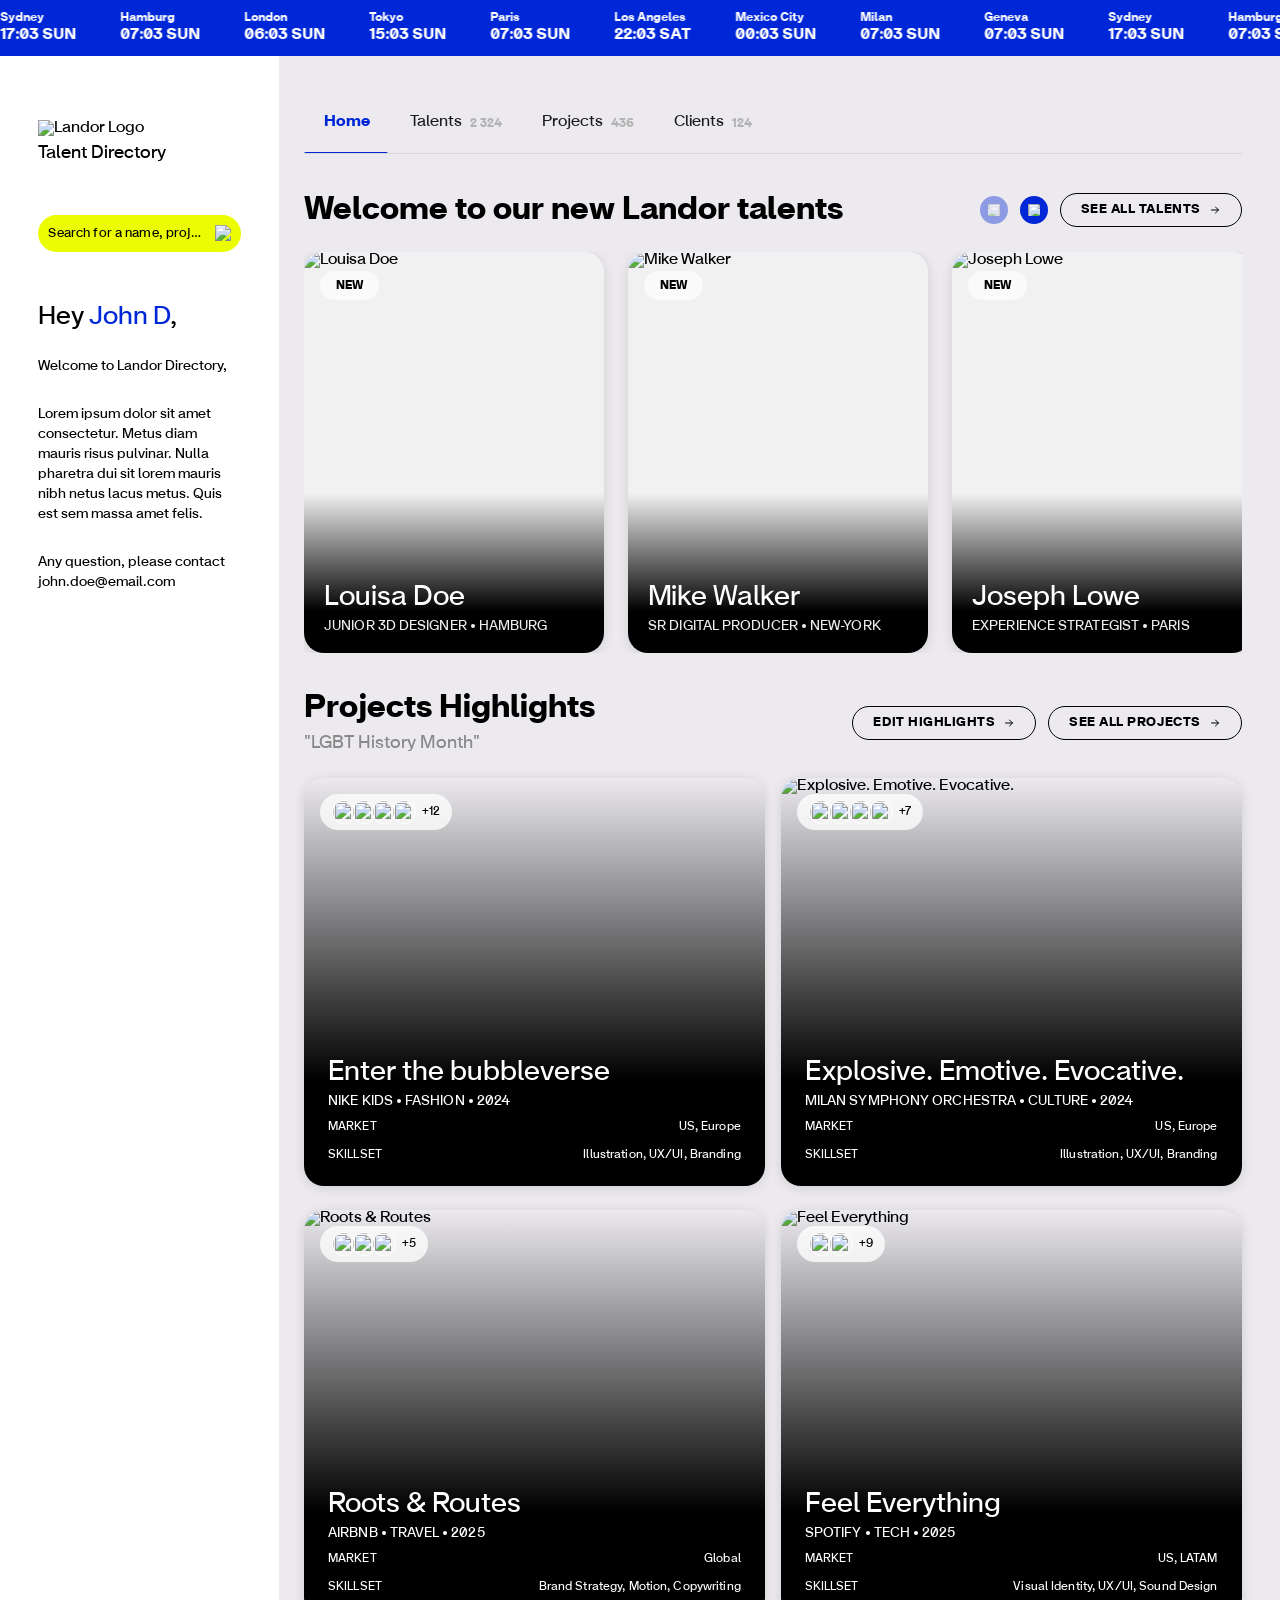
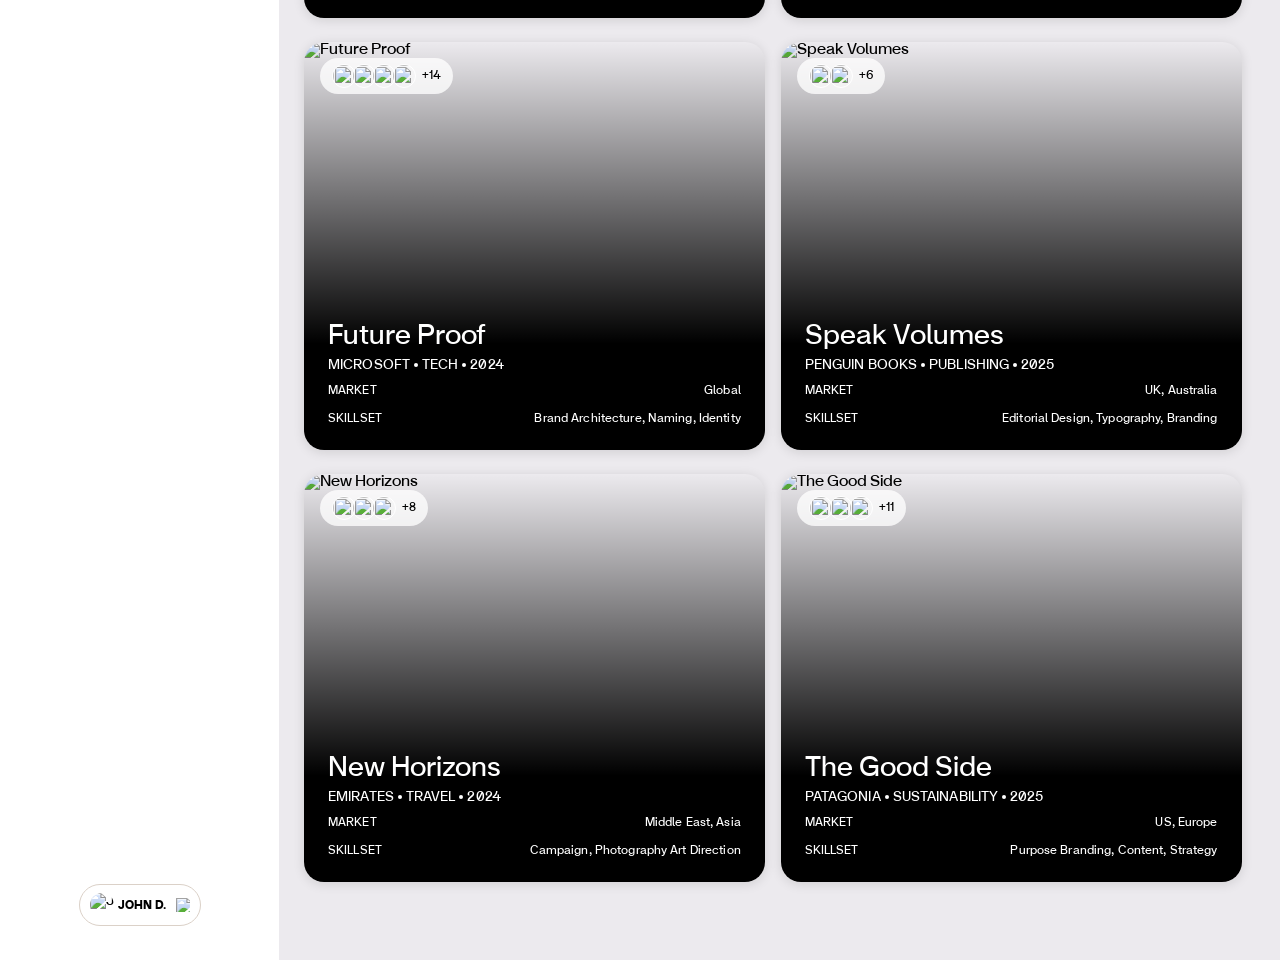
==== commit 0126364d: "feat: implement Clients tab + client-card component HTML (index.html): - New #viewClients SPA view m" ====
--- a/index.html
+++ b/index.html
@@ -471,6 +471,9 @@
     .proj-grid { grid-template-columns: 1fr; }
     .proj-card { height: 340px; }
   }
+
+  /* Clients grid wrap */
+  .client-grid-wrap { display: flex; flex-direction: column; gap: 12px; padding-bottom: 60px; }
   </style>
 </head>
 <body>
@@ -576,7 +579,7 @@
       <div class="nav-item active" onclick="showView('home')">Home</div>
       <div class="nav-item" onclick="showView('talents')"><span>Talents</span><span class="count">2 324</span></div>
       <div class="nav-item" onclick="showView('projects')"><span>Projects</span><span class="count">436</span></div>
-      <div class="nav-item"><span>Clients</span><span class="count">124</span></div>
+      <div class="nav-item" onclick="showView('clients')"><span>Clients</span><span class="count">124</span></div>
     </nav>
 
     <!-- ── TALENT SECTION ──────────────────────────────────────── -->
@@ -1117,7 +1120,7 @@
       <div class="nav-item" onclick="showView('home')">Home</div>
       <div class="nav-item active"><span>Talents</span><span class="count">2 324</span></div>
       <div class="nav-item" onclick="showView('projects')"><span>Projects</span><span class="count">436</span></div>
-      <div class="nav-item"><span>Clients</span><span class="count">124</span></div>
+      <div class="nav-item" onclick="showView('clients')"><span>Clients</span><span class="count">124</span></div>
     </nav>
 
     <div class="talents-toolbar">
@@ -1321,7 +1324,7 @@
       <div class="nav-item" onclick="showView('home')">Home</div>
       <div class="nav-item" onclick="showView('talents')"><span>Talents</span><span class="count">2 324</span></div>
       <div class="nav-item active"><span>Projects</span><span class="count">436</span></div>
-      <div class="nav-item"><span>Clients</span><span class="count">124</span></div>
+      <div class="nav-item" onclick="showView('clients')"><span>Clients</span><span class="count">124</span></div>
     </nav>
 
     <!-- Toolbar -->
@@ -1525,6 +1528,189 @@
   </main>
 </div>
 </div><!-- /viewProjects -->
+
+
+<!-- ════════════════════════════════════════════════════════════
+     VIEW: CLIENTS LANDING (02_D_a_Clients_Landing)
+════════════════════════════════════════════════════════════ -->
+<div class="view" id="viewClients">
+<div class="page">
+
+  <!-- Sidebar: client filters -->
+  <aside class="sidebar">
+    <div class="sidebar-brand">
+      <img class="sidebar-logo"
+           src="https://www.figma.com/api/mcp/asset/36d61374-672d-419f-94a7-d64b1c074c45"
+           alt="Landor Logo" />
+      <span class="sidebar-subtitle">Talent Directory</span>
+    </div>
+
+    <div class="search-bar" style="background:var(--volt);">
+      <span>Search for a name, project..</span>
+      <svg width="17" height="17" viewBox="0 0 24 24" fill="none" stroke="currentColor" stroke-width="1.5" stroke-linecap="round" stroke-linejoin="round"><circle cx="11" cy="11" r="8"/><path d="m21 21-4.35-4.35"/></svg>
+    </div>
+
+    <!-- Filters -->
+    <div style="display:flex;flex-direction:column;gap:0;flex:1;min-height:0;overflow-y:auto;">
+      <div class="filters-header" style="margin-bottom:16px;">
+        <span class="filters-title">Filters <span style="color:var(--ds-interactive-default);font-weight:400;">(10)</span></span>
+        <button class="btn-tertiary">Reset all filters
+          <svg width="12" height="12" viewBox="0 0 12 12" fill="none" stroke="currentColor" stroke-width="1.5" stroke-linecap="round" stroke-linejoin="round"><path d="M5 2H2a1 1 0 00-1 1v7a1 1 0 001 1h7a1 1 0 001-1V7M7 1h4m0 0v4m0-4L5 7"/></svg>
+        </button>
+      </div>
+      <div class="filter-list">
+        <div class="filter-item">
+          <span>Location <span style="color:var(--ds-text-muted);">(3 selected)</span></span>
+          <svg width="16" height="16" viewBox="0 0 16 16" fill="none" stroke="currentColor" stroke-width="1.5" stroke-linecap="round" stroke-linejoin="round"><path d="M4 6l4 4 4-4"/></svg>
+        </div>
+        <div class="filter-item">
+          <span>Industry <span style="color:var(--ds-text-muted);">(2 selected)</span></span>
+          <svg width="16" height="16" viewBox="0 0 16 16" fill="none" stroke="currentColor" stroke-width="1.5" stroke-linecap="round" stroke-linejoin="round"><path d="M4 6l4 4 4-4"/></svg>
+        </div>
+        <div class="filter-item">
+          <span>Type of project <span style="color:var(--ds-text-muted);">(3 selected)</span></span>
+          <svg width="16" height="16" viewBox="0 0 16 16" fill="none" stroke="currentColor" stroke-width="1.5" stroke-linecap="round" stroke-linejoin="round"><path d="M4 6l4 4 4-4"/></svg>
+        </div>
+      </div>
+    </div>
+
+    <!-- User pill -->
+    <div class="user-pill">
+      <div class="user-pill-inner">
+        <div style="width:24px;height:24px;border-radius:50%;background:#0E1ADF;color:#fff;display:flex;align-items:center;justify-content:center;font-size:10px;font-weight:700;flex-shrink:0;">JD</div>
+        <span class="user-name">John D.</span>
+      </div>
+      <svg width="14" height="14" viewBox="0 0 24 24" fill="none" stroke="currentColor" stroke-width="1.5" stroke-linecap="round" stroke-linejoin="round"><circle cx="12" cy="12" r="3"/><path d="M19.4 15a1.65 1.65 0 0 0 .33 1.82l.06.06a2 2 0 1 1-2.83 2.83l-.06-.06a1.65 1.65 0 0 0-1.82-.33 1.65 1.65 0 0 0-1 1.51V21a2 2 0 0 1-4 0v-.09A1.65 1.65 0 0 0 9 19.4a1.65 1.65 0 0 0-1.82.33l-.06.06a2 2 0 1 1-2.83-2.83l.06-.06A1.65 1.65 0 0 0 4.68 15a1.65 1.65 0 0 0-1.51-1H3a2 2 0 0 1 0-4h.09A1.65 1.65 0 0 0 4.6 9a1.65 1.65 0 0 0-.33-1.82l-.06-.06a2 2 0 1 1 2.83-2.83l.06.06A1.65 1.65 0 0 0 9 4.68a1.65 1.65 0 0 0 1-1.51V3a2 2 0 0 1 4 0v.09a1.65 1.65 0 0 0 1 1.51 1.65 1.65 0 0 0 1.82-.33l.06-.06a2 2 0 1 1 2.83 2.83l-.06.06A1.65 1.65 0 0 0 19.4 9a1.65 1.65 0 0 0 1.51 1H21a2 2 0 0 1 0 4h-.09a1.65 1.65 0 0 0-1.51 1z"/></svg>
+    </div>
+  </aside>
+
+  <!-- Main content -->
+  <main class="main">
+
+    <!-- Top nav -->
+    <nav class="top-nav" id="navClients">
+      <div class="nav-indicator" id="navClientsIndicator"></div>
+      <div class="nav-item" onclick="showView('home')">Home</div>
+      <div class="nav-item" onclick="showView('talents')"><span>Talents</span><span class="count">2 324</span></div>
+      <div class="nav-item" onclick="showView('projects')"><span>Projects</span><span class="count">436</span></div>
+      <div class="nav-item active"><span>Clients</span><span class="count">124</span></div>
+    </nav>
+
+    <!-- Toolbar -->
+    <div class="proj-toolbar">
+      <span class="proj-count" id="clientCount">134 clients</span>
+      <div class="proj-toolbar-actions">
+        <button class="btn-secondary">
+          Most recent
+          <svg width="14" height="14" viewBox="0 0 24 24" fill="none" stroke="currentColor" stroke-width="1.5" stroke-linecap="round" stroke-linejoin="round"><path d="M3 6h18M7 12h10M11 18h2"/></svg>
+        </button>
+        <button class="btn-primary">
+          Add new client
+          <svg width="14" height="14" viewBox="0 0 24 24" fill="none" stroke="currentColor" stroke-width="1.5" stroke-linecap="round" stroke-linejoin="round"><path d="M12 5v14M5 12h14"/></svg>
+        </button>
+      </div>
+    </div>
+
+    <!-- Client card grid -->
+    <div class="client-grid-wrap">
+      <div class="client-grid">
+
+        <div class="client-card">
+          <img src="https://www.figma.com/api/mcp/asset/461b76d8-4ea2-4e12-954b-73d33eb87475" alt="Nike" />
+          <div class="client-card-info">
+            <div class="client-card-name">Nike</div>
+            <div class="client-card-meta">
+              <span>13 projects</span><span class="dot"></span><span>FASHION</span><span class="dot"></span><span>Since 2024</span>
+            </div>
+          </div>
+        </div>
+
+        <div class="client-card">
+          <img src="https://www.figma.com/api/mcp/asset/8f9d03da-5a8a-4457-9d72-91d8d14d60ab" alt="Royal Canin" />
+          <div class="client-card-info">
+            <div class="client-card-name">Royal Canin</div>
+            <div class="client-card-meta">
+              <span>13 projects</span><span class="dot"></span><span>PETS</span><span class="dot"></span><span>Since 2024</span>
+            </div>
+          </div>
+        </div>
+
+        <div class="client-card">
+          <img src="https://www.figma.com/api/mcp/asset/0b2ae202-dffd-4445-bb46-d1097dcf37eb" alt="TCCC" />
+          <div class="client-card-info">
+            <div class="client-card-name">TCCC</div>
+            <div class="client-card-meta">
+              <span>13 projects</span><span class="dot"></span><span>F&amp;B</span><span class="dot"></span><span>Since 2024</span>
+            </div>
+          </div>
+        </div>
+
+        <div class="client-card">
+          <img src="https://www.figma.com/api/mcp/asset/cd7833f2-267e-4520-8bf9-84edbaa3c52b" alt="bp" />
+          <div class="client-card-info">
+            <div class="client-card-name">bp</div>
+            <div class="client-card-meta">
+              <span>13 projects</span><span class="dot"></span><span>ENERGY</span><span class="dot"></span><span>Since 2024</span>
+            </div>
+          </div>
+        </div>
+
+        <div class="client-card">
+          <img src="https://www.figma.com/api/mcp/asset/03001fbc-70fd-45eb-bce4-2ab8e485e507" alt="Nestlé" />
+          <div class="client-card-info">
+            <div class="client-card-name">Nestlé</div>
+            <div class="client-card-meta">
+              <span>13 projects</span><span class="dot"></span><span>F&amp;B</span><span class="dot"></span><span>Since 2024</span>
+            </div>
+          </div>
+        </div>
+
+        <div class="client-card">
+          <img src="https://www.figma.com/api/mcp/asset/27b3c75d-172d-4581-8cc7-7d5425a32820" alt="M&M's" />
+          <div class="client-card-info">
+            <div class="client-card-name">M&amp;M's</div>
+            <div class="client-card-meta">
+              <span>13 projects</span><span class="dot"></span><span>F&amp;B</span><span class="dot"></span><span>Since 2024</span>
+            </div>
+          </div>
+        </div>
+
+        <div class="client-card">
+          <img src="https://www.figma.com/api/mcp/asset/461b76d8-4ea2-4e12-954b-73d33eb87475" alt="Nike" />
+          <div class="client-card-info">
+            <div class="client-card-name">Nike</div>
+            <div class="client-card-meta">
+              <span>13 projects</span><span class="dot"></span><span>FASHION</span><span class="dot"></span><span>Since 2024</span>
+            </div>
+          </div>
+        </div>
+
+        <div class="client-card">
+          <img src="https://www.figma.com/api/mcp/asset/8f9d03da-5a8a-4457-9d72-91d8d14d60ab" alt="Royal Canin" />
+          <div class="client-card-info">
+            <div class="client-card-name">Royal Canin</div>
+            <div class="client-card-meta">
+              <span>13 projects</span><span class="dot"></span><span>PETS</span><span class="dot"></span><span>Since 2024</span>
+            </div>
+          </div>
+        </div>
+
+        <div class="client-card">
+          <img src="https://www.figma.com/api/mcp/asset/0b2ae202-dffd-4445-bb46-d1097dcf37eb" alt="TCCC" />
+          <div class="client-card-info">
+            <div class="client-card-name">TCCC</div>
+            <div class="client-card-meta">
+              <span>13 projects</span><span class="dot"></span><span>F&amp;B</span><span class="dot"></span><span>Since 2024</span>
+            </div>
+          </div>
+        </div>
+
+      </div>
+    </div>
+
+  </main>
+</div>
+</div><!-- /viewClients -->
 
 
 <script>
--- a/components.css
+++ b/components.css
@@ -355,3 +355,96 @@
    NAV INDICATOR JS HELPER  (injected via shared script)
    Add data-nav-indicator="true" to any .top-nav to auto-init
    ============================================================ */
+
+/* ============================================================
+   CLIENT CARD COMPONENT
+   Usage:
+     <div class="client-card">
+       <img src="…" alt="Client name" />
+       <div class="client-card-info">
+         <div class="client-card-name">Nike</div>
+         <div class="client-card-meta">
+           <span>13 projects</span>
+           <span class="dot"></span>
+           <span>FASHION</span>
+           <span class="dot"></span>
+           <span>Since 2024</span>
+         </div>
+       </div>
+     </div>
+   ============================================================ */
+
+.client-card {
+  position: relative;
+  border-radius: var(--ds-radius-card);   /* 20px */
+  overflow: hidden;
+  height: 336px;
+  cursor: pointer;
+  box-shadow: var(--ds-shadow-card);
+  display: flex;
+  flex-direction: column;
+  justify-content: flex-end;
+  transition: transform var(--ds-transition), box-shadow var(--ds-transition);
+}
+.client-card:hover {
+  transform: translateY(-2px);
+  box-shadow: 0px 6px 20px rgba(0, 0, 0, 0.18);
+}
+
+/* Full-bleed background image */
+.client-card > img {
+  position: absolute;
+  inset: 0;
+  width: 100%;
+  height: 100%;
+  object-fit: cover;
+  border-radius: var(--ds-radius-card);
+  pointer-events: none;
+}
+
+/* Gradient info panel — bottom */
+.client-card-info {
+  position: relative;
+  z-index: 2;
+  background: linear-gradient(to bottom, rgba(0,0,0,0) 0%, rgba(0,0,0,0.92) 74%);
+  padding: 24px;
+  display: flex;
+  flex-direction: column;
+  gap: 6px;
+}
+.client-card-name {
+  font-size: 28px;
+  font-weight: 400;
+  line-height: 31px;
+  color: #fff;
+  white-space: nowrap;
+}
+.client-card-meta {
+  display: flex;
+  flex-wrap: wrap;
+  align-items: center;
+  gap: 4px;
+  font-size: 14px;
+  color: #fff;
+  text-transform: uppercase;
+  letter-spacing: 0.1px;
+  line-height: 14px;
+}
+.client-card-meta .dot {
+  background: rgba(255, 255, 255, 0.7);
+}
+
+/* 3-column client grid */
+.client-grid {
+  display: grid;
+  grid-template-columns: repeat(3, 1fr);
+  gap: 12px;
+}
+
+@media (max-width: 1100px) {
+  .client-grid { grid-template-columns: repeat(2, 1fr); }
+}
+@media (max-width: 700px) {
+  .client-grid { grid-template-columns: 1fr; }
+  .client-card  { height: 260px; }
+}
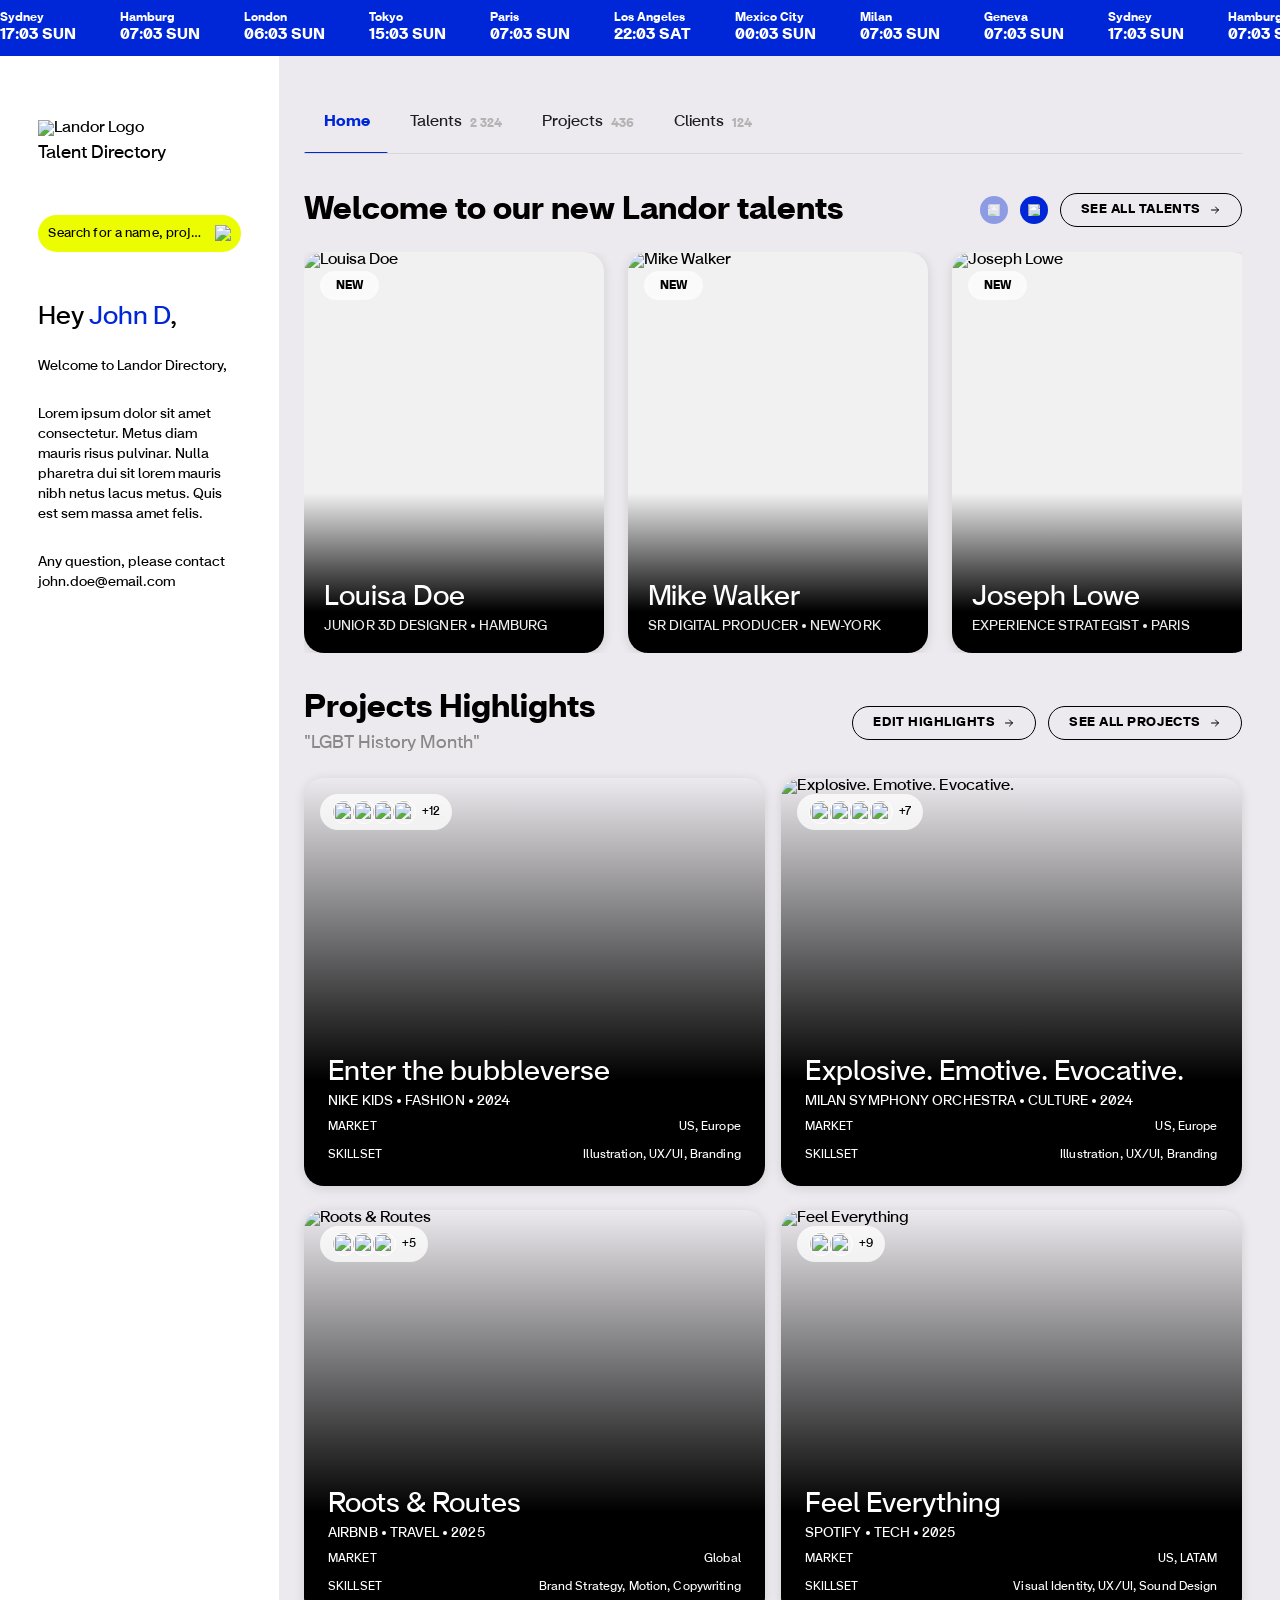
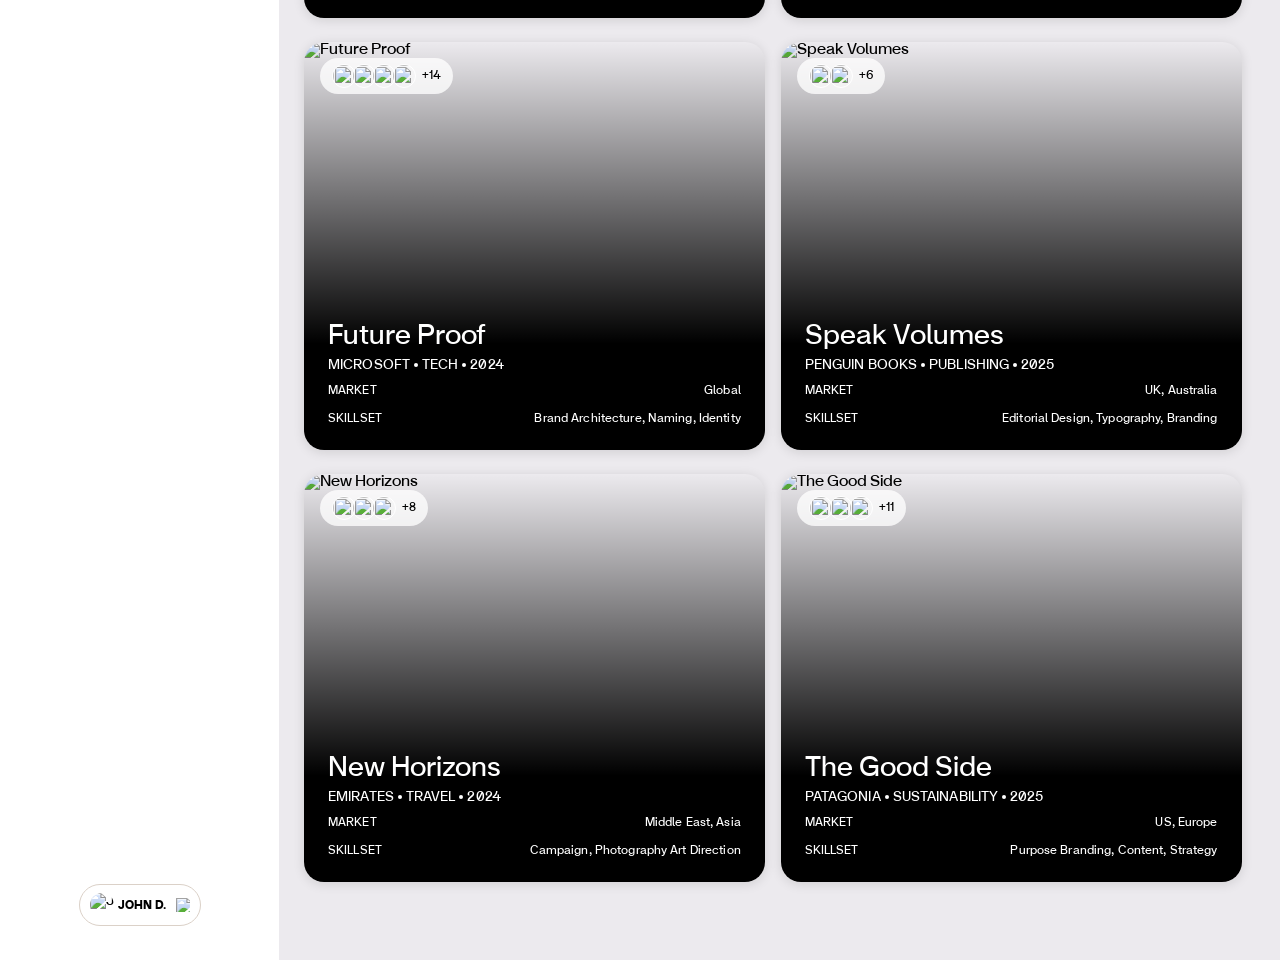
==== commit c107f5b5: "Add Filter Sidebar as reusable component - components.css: new .filter-nav component block — collaps" ====
--- a/index.html
+++ b/index.html
@@ -219,38 +219,7 @@
     .view.fading-in  main { animation: viewFadeIn 220ms ease forwards; }
     .view.fading-out main { opacity: 0; transition: opacity 150ms ease; pointer-events: none; }
 
-    /* ════════════════════════════════════════════════════════════
-       TALENTS LANDING — Sidebar filters
-    ════════════════════════════════════════════════════════════ */
-    .filters-header {
-      display: flex; align-items: center; justify-content: space-between;
-      gap: 8px;
-    }
-    .filters-title {
-      font-size: 16px; font-weight: 700; line-height: 1.1;
-    }
-    /* filters-reset now uses .btn-tertiary from components.css */
-    .filter-list { display: flex; flex-direction: column; gap: 0; }
-    .filter-item {
-      display: flex; align-items: center; justify-content: space-between;
-      padding: 13px 0;
-      border-bottom: 1px solid var(--neutral);
-      cursor: pointer;
-      user-select: none;
-    }
-    .filter-item:first-child { border-top: 1px solid var(--neutral); }
-    .filter-item-left { display: flex; align-items: center; gap: 10px; }
-    .filter-item-name { font-size: 14px; font-weight: 600; text-transform: uppercase; letter-spacing: 0.04em; }
-    .filter-badge {
-      font-size: 11px; font-weight: 600; background: var(--blue); color: #fff;
-      border-radius: 100px; padding: 2px 7px; line-height: 1.3;
-    }
-    .filter-selected { font-size: 11px; color: var(--muted); text-transform: uppercase; letter-spacing: 0.04em; }
-    .filter-chevron {
-      width: 14px; height: 14px; flex-shrink: 0;
-      transition: transform 0.2s;
-    }
-    .filter-item.open .filter-chevron { transform: rotate(180deg); }
+    /* filter sidebar styles live in components.css → .filter-nav */
 
     /* ════════════════════════════════════════════════════════════
        TALENTS LANDING — Toolbar
@@ -1042,62 +1011,143 @@
            alt="Search" />
     </div>
 
-    <!-- Filters -->
-    <div style="display:flex;flex-direction:column;gap:20px;flex:1;min-height:0;overflow-y:auto;">
-      <div class="filters-header">
-        <span class="filters-title">Filters <span style="color:var(--muted);font-weight:400;">(8)</span></span>
-        <button class="btn-tertiary">Reset all filters</button>
-      </div>
-      <div class="filter-list">
-        <div class="filter-item">
-          <div class="filter-item-left">
-            <span class="filter-item-name">Roles</span>
-          </div>
-          <div style="display:flex;align-items:center;gap:10px;">
-            <span class="filter-selected">0 selected</span>
-            <svg class="filter-chevron" viewBox="0 0 14 14" fill="none" stroke="currentColor" stroke-width="1.5" stroke-linecap="round" stroke-linejoin="round"><path d="M3 5l4 4 4-4"/></svg>
-          </div>
-        </div>
-        <div class="filter-item">
-          <div class="filter-item-left">
-            <span class="filter-item-name">Location</span>
-            <span class="filter-badge">1</span>
-          </div>
-          <div style="display:flex;align-items:center;gap:10px;">
-            <span class="filter-selected">1 selected</span>
-            <svg class="filter-chevron" viewBox="0 0 14 14" fill="none" stroke="currentColor" stroke-width="1.5" stroke-linecap="round" stroke-linejoin="round"><path d="M3 5l4 4 4-4"/></svg>
-          </div>
-        </div>
-        <div class="filter-item">
-          <div class="filter-item-left">
-            <span class="filter-item-name">Skillset</span>
-            <span class="filter-badge">1</span>
-          </div>
-          <div style="display:flex;align-items:center;gap:10px;">
-            <span class="filter-selected">1 selected</span>
-            <svg class="filter-chevron" viewBox="0 0 14 14" fill="none" stroke="currentColor" stroke-width="1.5" stroke-linecap="round" stroke-linejoin="round"><path d="M3 5l4 4 4-4"/></svg>
-          </div>
-        </div>
-        <div class="filter-item">
-          <div class="filter-item-left">
-            <span class="filter-item-name">Industry</span>
-          </div>
-          <div style="display:flex;align-items:center;gap:10px;">
-            <span class="filter-selected">0 selected</span>
-            <svg class="filter-chevron" viewBox="0 0 14 14" fill="none" stroke="currentColor" stroke-width="1.5" stroke-linecap="round" stroke-linejoin="round"><path d="M3 5l4 4 4-4"/></svg>
-          </div>
-        </div>
-        <div class="filter-item">
-          <div class="filter-item-left">
-            <span class="filter-item-name">Interests</span>
-          </div>
-          <div style="display:flex;align-items:center;gap:10px;">
-            <span class="filter-selected">0 selected</span>
-            <svg class="filter-chevron" viewBox="0 0 14 14" fill="none" stroke="currentColor" stroke-width="1.5" stroke-linecap="round" stroke-linejoin="round"><path d="M3 5l4 4 4-4"/></svg>
-          </div>
-        </div>
-      </div>
-    </div>
+    <!-- Filter Nav -->
+    <div class="filter-nav" id="filterNav">
+
+      <div class="filter-nav-header">
+        <div class="filter-nav-title">
+          Filters <span class="filter-count" id="filterTotalCount">(0)</span>
+        </div>
+        <button class="btn-pill" id="filterResetBtn" onclick="resetAllFilters()">
+          RESET ALL FILTERS
+          <svg width="12" height="12" viewBox="0 0 24 24" fill="none" stroke="currentColor" stroke-width="2" stroke-linecap="round" stroke-linejoin="round"><path d="M5 12h14"/><path d="M13 6l6 6-6 6"/></svg>
+        </button>
+      </div>
+
+      <div class="filter-groups">
+
+        <!-- ROLES -->
+        <div class="filter-group" id="fg-roles">
+          <button class="filter-group-header" onclick="toggleFilterGroup('fg-roles')">
+            <span class="filter-group-label">Roles <span class="filter-group-count" id="fg-roles-count"></span></span>
+            <svg class="filter-group-chevron" viewBox="0 0 16 16" fill="none" stroke="currentColor" stroke-width="1.5" stroke-linecap="round" stroke-linejoin="round"><path d="M4 6l4 4 4-4"/></svg>
+          </button>
+          <div class="filter-group-body">
+            <div class="filter-tags" id="fg-roles-tags"></div>
+            <input class="filter-search" type="text" placeholder="Search roles…" oninput="filterOptions('fg-roles', this.value)" />
+            <div class="filter-dropdown" id="fg-roles-dropdown">
+              <div class="filter-option" data-group="fg-roles" data-value="Creative Director" onclick="toggleFilterOption(this)">Creative Director</div>
+              <div class="filter-option" data-group="fg-roles" data-value="Design Director" onclick="toggleFilterOption(this)">Design Director</div>
+              <div class="filter-option" data-group="fg-roles" data-value="Senior Designer" onclick="toggleFilterOption(this)">Senior Designer</div>
+              <div class="filter-option" data-group="fg-roles" data-value="Midweight Designer" onclick="toggleFilterOption(this)">Midweight Designer</div>
+              <div class="filter-option" data-group="fg-roles" data-value="Junior Designer" onclick="toggleFilterOption(this)">Junior Designer</div>
+              <div class="filter-option" data-group="fg-roles" data-value="3D Artist" onclick="toggleFilterOption(this)">3D Artist</div>
+            </div>
+          </div>
+        </div>
+
+        <!-- LOCATION -->
+        <div class="filter-group" id="fg-location">
+          <button class="filter-group-header" onclick="toggleFilterGroup('fg-location')">
+            <span class="filter-group-label">Location <span class="filter-group-count" id="fg-location-count"></span></span>
+            <svg class="filter-group-chevron" viewBox="0 0 16 16" fill="none" stroke="currentColor" stroke-width="1.5" stroke-linecap="round" stroke-linejoin="round"><path d="M4 6l4 4 4-4"/></svg>
+          </button>
+          <div class="filter-group-body">
+            <div class="filter-tags" id="fg-location-tags"></div>
+            <input class="filter-search" type="text" placeholder="Search locations…" oninput="filterOptions('fg-location', this.value)" />
+            <div class="filter-dropdown" id="fg-location-dropdown">
+              <div class="filter-option" data-group="fg-location" data-value="London" onclick="toggleFilterOption(this)">London</div>
+              <div class="filter-option" data-group="fg-location" data-value="New York" onclick="toggleFilterOption(this)">New York</div>
+              <div class="filter-option" data-group="fg-location" data-value="Paris" onclick="toggleFilterOption(this)">Paris</div>
+              <div class="filter-option" data-group="fg-location" data-value="Singapore" onclick="toggleFilterOption(this)">Singapore</div>
+              <div class="filter-option" data-group="fg-location" data-value="Sydney" onclick="toggleFilterOption(this)">Sydney</div>
+              <div class="filter-option" data-group="fg-location" data-value="Dubai" onclick="toggleFilterOption(this)">Dubai</div>
+            </div>
+          </div>
+        </div>
+
+        <!-- SKILLSET -->
+        <div class="filter-group" id="fg-skillset">
+          <button class="filter-group-header" onclick="toggleFilterGroup('fg-skillset')">
+            <span class="filter-group-label">Skillset <span class="filter-group-count" id="fg-skillset-count"></span></span>
+            <svg class="filter-group-chevron" viewBox="0 0 16 16" fill="none" stroke="currentColor" stroke-width="1.5" stroke-linecap="round" stroke-linejoin="round"><path d="M4 6l4 4 4-4"/></svg>
+          </button>
+          <div class="filter-group-body">
+            <div class="filter-tags" id="fg-skillset-tags"></div>
+            <input class="filter-search" type="text" placeholder="Search skillsets…" oninput="filterOptions('fg-skillset', this.value)" />
+            <div class="filter-dropdown" id="fg-skillset-dropdown">
+              <div class="filter-option" data-group="fg-skillset" data-value="Branding" onclick="toggleFilterOption(this)">Branding</div>
+              <div class="filter-option" data-group="fg-skillset" data-value="UX/UI" onclick="toggleFilterOption(this)">UX/UI</div>
+              <div class="filter-option" data-group="fg-skillset" data-value="Illustration" onclick="toggleFilterOption(this)">Illustration</div>
+              <div class="filter-option" data-group="fg-skillset" data-value="Motion" onclick="toggleFilterOption(this)">Motion</div>
+              <div class="filter-option" data-group="fg-skillset" data-value="Strategy" onclick="toggleFilterOption(this)">Strategy</div>
+              <div class="filter-option" data-group="fg-skillset" data-value="Copywriting" onclick="toggleFilterOption(this)">Copywriting</div>
+            </div>
+          </div>
+        </div>
+
+        <!-- INDUSTRY -->
+        <div class="filter-group" id="fg-industry">
+          <button class="filter-group-header" onclick="toggleFilterGroup('fg-industry')">
+            <span class="filter-group-label">Industry <span class="filter-group-count" id="fg-industry-count"></span></span>
+            <svg class="filter-group-chevron" viewBox="0 0 16 16" fill="none" stroke="currentColor" stroke-width="1.5" stroke-linecap="round" stroke-linejoin="round"><path d="M4 6l4 4 4-4"/></svg>
+          </button>
+          <div class="filter-group-body">
+            <div class="filter-tags" id="fg-industry-tags"></div>
+            <input class="filter-search" type="text" placeholder="Search industries…" oninput="filterOptions('fg-industry', this.value)" />
+            <div class="filter-dropdown" id="fg-industry-dropdown">
+              <div class="filter-option" data-group="fg-industry" data-value="Fashion" onclick="toggleFilterOption(this)">Fashion</div>
+              <div class="filter-option" data-group="fg-industry" data-value="Tech" onclick="toggleFilterOption(this)">Tech</div>
+              <div class="filter-option" data-group="fg-industry" data-value="Culture" onclick="toggleFilterOption(this)">Culture</div>
+              <div class="filter-option" data-group="fg-industry" data-value="Finance" onclick="toggleFilterOption(this)">Finance</div>
+              <div class="filter-option" data-group="fg-industry" data-value="Health" onclick="toggleFilterOption(this)">Health</div>
+              <div class="filter-option" data-group="fg-industry" data-value="Sustainability" onclick="toggleFilterOption(this)">Sustainability</div>
+            </div>
+          </div>
+        </div>
+
+        <!-- CLIENTS -->
+        <div class="filter-group" id="fg-clients">
+          <button class="filter-group-header" onclick="toggleFilterGroup('fg-clients')">
+            <span class="filter-group-label">Clients <span class="filter-group-count" id="fg-clients-count"></span></span>
+            <svg class="filter-group-chevron" viewBox="0 0 16 16" fill="none" stroke="currentColor" stroke-width="1.5" stroke-linecap="round" stroke-linejoin="round"><path d="M4 6l4 4 4-4"/></svg>
+          </button>
+          <div class="filter-group-body">
+            <div class="filter-tags" id="fg-clients-tags"></div>
+            <input class="filter-search" type="text" placeholder="Search clients…" oninput="filterOptions('fg-clients', this.value)" />
+            <div class="filter-dropdown" id="fg-clients-dropdown">
+              <div class="filter-option" data-group="fg-clients" data-value="Nike" onclick="toggleFilterOption(this)">Nike</div>
+              <div class="filter-option" data-group="fg-clients" data-value="Spotify" onclick="toggleFilterOption(this)">Spotify</div>
+              <div class="filter-option" data-group="fg-clients" data-value="Airbnb" onclick="toggleFilterOption(this)">Airbnb</div>
+              <div class="filter-option" data-group="fg-clients" data-value="Microsoft" onclick="toggleFilterOption(this)">Microsoft</div>
+              <div class="filter-option" data-group="fg-clients" data-value="Patagonia" onclick="toggleFilterOption(this)">Patagonia</div>
+              <div class="filter-option" data-group="fg-clients" data-value="Emirates" onclick="toggleFilterOption(this)">Emirates</div>
+            </div>
+          </div>
+        </div>
+
+        <!-- INTERESTS -->
+        <div class="filter-group" id="fg-interests">
+          <button class="filter-group-header" onclick="toggleFilterGroup('fg-interests')">
+            <span class="filter-group-label">Interests <span class="filter-group-count" id="fg-interests-count"></span></span>
+            <svg class="filter-group-chevron" viewBox="0 0 16 16" fill="none" stroke="currentColor" stroke-width="1.5" stroke-linecap="round" stroke-linejoin="round"><path d="M4 6l4 4 4-4"/></svg>
+          </button>
+          <div class="filter-group-body">
+            <div class="filter-tags" id="fg-interests-tags"></div>
+            <input class="filter-search" type="text" placeholder="Search interests…" oninput="filterOptions('fg-interests', this.value)" />
+            <div class="filter-dropdown" id="fg-interests-dropdown">
+              <div class="filter-option" data-group="fg-interests" data-value="Typography" onclick="toggleFilterOption(this)">Typography</div>
+              <div class="filter-option" data-group="fg-interests" data-value="Photography" onclick="toggleFilterOption(this)">Photography</div>
+              <div class="filter-option" data-group="fg-interests" data-value="Animation" onclick="toggleFilterOption(this)">Animation</div>
+              <div class="filter-option" data-group="fg-interests" data-value="Sculpture" onclick="toggleFilterOption(this)">Sculpture</div>
+              <div class="filter-option" data-group="fg-interests" data-value="Music" onclick="toggleFilterOption(this)">Music</div>
+              <div class="filter-option" data-group="fg-interests" data-value="Architecture" onclick="toggleFilterOption(this)">Architecture</div>
+            </div>
+          </div>
+        </div>
+
+      </div>
+    </div><!-- /filter-nav -->
 
     <div class="user-pill">
       <div class="user-pill-inner">
@@ -1766,6 +1816,110 @@
   document.addEventListener('DOMContentLoaded', function () {
     initIndicator(document.getElementById('navHome'),    document.getElementById('navHomeIndicator'));
     initIndicator(document.getElementById('navTalents'), document.getElementById('navTalentsIndicator'));
+  });
+
+  /* ══════════════════════════════════════════════════════════
+     FILTER SIDEBAR — interactivity
+  ══════════════════════════════════════════════════════════ */
+
+  // Toggle a filter group open/closed
+  function toggleFilterGroup(id) {
+    const group = document.getElementById(id);
+    if (!group) return;
+    group.classList.toggle('open');
+  }
+
+  // Toggle a single option selected/deselected
+  function toggleFilterOption(el) {
+    const group = el.dataset.group;
+    const value = el.dataset.value;
+    el.classList.toggle('active');
+    renderFilterTags(group);
+    updateFilterCount(group);
+    updateFilterTotalCount();
+  }
+
+  // Render selected-tag pills inside a group
+  function renderFilterTags(groupId) {
+    const dropdown = document.getElementById(groupId + '-dropdown');
+    const tagsEl   = document.getElementById(groupId + '-tags');
+    if (!dropdown || !tagsEl) return;
+
+    const selected = dropdown.querySelectorAll('.filter-option.active');
+    tagsEl.innerHTML = '';
+    selected.forEach(opt => {
+      const tag = document.createElement('div');
+      tag.className = 'filter-tag';
+      tag.innerHTML = `${opt.dataset.value}
+        <button class="filter-tag-remove" aria-label="Remove ${opt.dataset.value}"
+                onclick="removeFilterTag('${groupId}', '${opt.dataset.value}')">
+          <svg viewBox="0 0 10 10" fill="none" stroke="currentColor" stroke-width="1.5" stroke-linecap="round">
+            <path d="M2 2l6 6M8 2l-6 6"/>
+          </svg>
+        </button>`;
+      tagsEl.appendChild(tag);
+    });
+    tagsEl.style.display = selected.length ? 'flex' : 'none';
+  }
+
+  // Remove a tag (deselect the matching option)
+  function removeFilterTag(groupId, value) {
+    const dropdown = document.getElementById(groupId + '-dropdown');
+    if (!dropdown) return;
+    const opt = dropdown.querySelector(`.filter-option[data-value="${value}"]`);
+    if (opt) opt.classList.remove('active');
+    renderFilterTags(groupId);
+    updateFilterCount(groupId);
+    updateFilterTotalCount();
+  }
+
+  // Update the "(N selected)" label inside a group header
+  function updateFilterCount(groupId) {
+    const dropdown = document.getElementById(groupId + '-dropdown');
+    const countEl  = document.getElementById(groupId + '-count');
+    if (!dropdown || !countEl) return;
+    const n = dropdown.querySelectorAll('.filter-option.active').length;
+    countEl.textContent = n > 0 ? `(${n} selected)` : '';
+  }
+
+  // Update the total "(N)" count in the filter nav header
+  function updateFilterTotalCount() {
+    const total = document.querySelectorAll('#filterNav .filter-option.active').length;
+    const el = document.getElementById('filterTotalCount');
+    if (el) el.textContent = `(${total})`;
+  }
+
+  // Live search within a group's dropdown
+  function filterOptions(groupId, query) {
+    const dropdown = document.getElementById(groupId + '-dropdown');
+    if (!dropdown) return;
+    const q = query.toLowerCase().trim();
+    dropdown.querySelectorAll('.filter-option').forEach(opt => {
+      opt.style.display = opt.dataset.value.toLowerCase().includes(q) ? '' : 'none';
+    });
+  }
+
+  // Reset all active filters across all groups
+  function resetAllFilters() {
+    document.querySelectorAll('#filterNav .filter-option.active').forEach(opt => {
+      opt.classList.remove('active');
+    });
+    const groups = ['fg-roles','fg-location','fg-skillset','fg-industry','fg-clients','fg-interests'];
+    groups.forEach(id => {
+      renderFilterTags(id);
+      updateFilterCount(id);
+    });
+    updateFilterTotalCount();
+  }
+
+  // Init: all groups start collapsed (max-height:0 in CSS handles this)
+  // Tags rows start hidden — rendered on demand by renderFilterTags()
+  document.addEventListener('DOMContentLoaded', function () {
+    const groups = ['fg-roles','fg-location','fg-skillset','fg-industry','fg-clients','fg-interests'];
+    groups.forEach(id => {
+      const tagsEl = document.getElementById(id + '-tags');
+      if (tagsEl) tagsEl.style.display = 'none';
+    });
   });
 
   /* ── Live clocks ─────────────────────────────────────────── */
--- a/components.css
+++ b/components.css
@@ -355,6 +355,183 @@
    NAV INDICATOR JS HELPER  (injected via shared script)
    Add data-nav-indicator="true" to any .top-nav to auto-init
    ============================================================ */
+
+/* ============================================================
+   FILTER SIDEBAR NAV
+   Usage: <div class="filter-nav"> inside sidebar <aside>
+   ============================================================ */
+
+.filter-nav {
+  display: flex;
+  flex-direction: column;
+  gap: 32px;
+  flex: 1;
+  min-height: 0;
+  overflow-y: auto;
+  scrollbar-width: none;
+}
+.filter-nav::-webkit-scrollbar { display: none; }
+
+.filter-nav-header {
+  display: flex;
+  align-items: center;
+  justify-content: space-between;
+  flex-shrink: 0;
+}
+
+.filter-nav-title {
+  display: flex;
+  align-items: center;
+  gap: 4px;
+  font-size: 20px;
+  line-height: 1.1;
+  color: var(--ds-black);
+}
+.filter-nav-title .filter-count {
+  color: var(--ds-interactive-default);
+  font-size: 20px;
+}
+
+.filter-groups {
+  display: flex;
+  flex-direction: column;
+  gap: 16px;
+}
+
+.filter-group {
+  display: flex;
+  flex-direction: column;
+  gap: 12px;
+  border-bottom: 1px solid var(--ds-filter-divider);
+  padding-bottom: 24px;
+}
+
+.filter-group-header {
+  display: flex;
+  align-items: center;
+  justify-content: space-between;
+  cursor: pointer;
+  background: none;
+  border: none;
+  width: 100%;
+  padding: 0;
+  text-align: left;
+}
+
+.filter-group-label {
+  font-size: 14px;
+  font-family: var(--ds-font-display);
+  font-weight: 400;
+  text-transform: uppercase;
+  letter-spacing: 0.1px;
+  line-height: 14px;
+  color: var(--ds-black);
+}
+.filter-group-label .filter-group-count {
+  color: var(--ds-text-deselected);
+}
+
+.filter-group-chevron {
+  width: 16px; height: 16px; flex-shrink: 0;
+  color: var(--ds-black);
+  transition: transform 280ms cubic-bezier(0.4, 0, 0.2, 1);
+}
+.filter-group.open .filter-group-chevron { transform: rotate(180deg); }
+
+/* Height-based collapse/expand — animatable */
+.filter-group-body {
+  display: flex;
+  flex-direction: column;
+  gap: 8px;
+  overflow: hidden;
+  max-height: 0;
+  opacity: 0;
+  /* no transition on the closed state so it snaps shut visually at end */
+  transition: max-height 320ms cubic-bezier(0.4, 0, 0.2, 1),
+              opacity    220ms ease;
+  pointer-events: none;
+}
+.filter-group.open .filter-group-body {
+  max-height: 600px; /* large enough for any dropdown content */
+  opacity: 1;
+  pointer-events: auto;
+  /* slight delay on the way out so content doesn't flash */
+  transition: max-height 320ms cubic-bezier(0.4, 0, 0.2, 1),
+              opacity    220ms ease 40ms;
+}
+
+/* Selected tags */
+.filter-tags {
+  display: flex;
+  flex-wrap: wrap;
+  gap: 8px;
+  align-items: center;
+}
+.filter-tag {
+  display: inline-flex;
+  align-items: center;
+  gap: 4px;
+  background: var(--ds-neutral-100);
+  border-radius: var(--ds-radius-pill);
+  padding: 5px 12px;
+  font-size: 16px;
+  line-height: 20px;
+  font-family: var(--ds-font-display);
+  color: var(--ds-black);
+}
+.filter-tag-remove {
+  display: flex; align-items: center; justify-content: center;
+  background: none; border: none; padding: 0; cursor: pointer;
+  opacity: 0.5; transition: opacity 150ms ease; flex-shrink: 0;
+}
+.filter-tag-remove:hover { opacity: 1; }
+.filter-tag-remove svg { width: 10px; height: 10px; display: block; }
+
+/* Search input inside group */
+.filter-search {
+  width: 100%;
+  height: 35px;
+  background: var(--ds-filter-search-bg);
+  border: none;
+  border-radius: 2px;
+  padding: 0 16px;
+  font-size: 12px;
+  font-family: var(--ds-font-display);
+  letter-spacing: 0.12px;
+  color: var(--ds-black);
+  outline: none;
+}
+.filter-search::placeholder { color: var(--ds-text-muted); }
+
+/* Dropdown options */
+.filter-dropdown {
+  background: var(--ds-filter-dropdown-bg);
+  border-radius: 2px;
+  box-shadow: 0px 2px 2.5px rgba(0,0,0,0.16);
+  padding: 16px 12px;
+  display: flex;
+  flex-direction: column;
+  gap: 12px;
+}
+.filter-option {
+  display: flex;
+  align-items: center;
+  padding: 5px 8px;
+  border-radius: var(--ds-radius-pill);
+  font-size: 12px;
+  line-height: 13.8px;
+  letter-spacing: 0.12px;
+  font-family: var(--ds-font-display);
+  color: var(--ds-black);
+  cursor: pointer;
+  transition: background 150ms ease;
+  user-select: none;
+}
+.filter-option:hover { background: rgba(0,0,0,0.05); }
+.filter-option.active {
+  background: var(--ds-bg-surface);
+  border-radius: 2px;
+}
 
 /* ============================================================
    CLIENT CARD COMPONENT
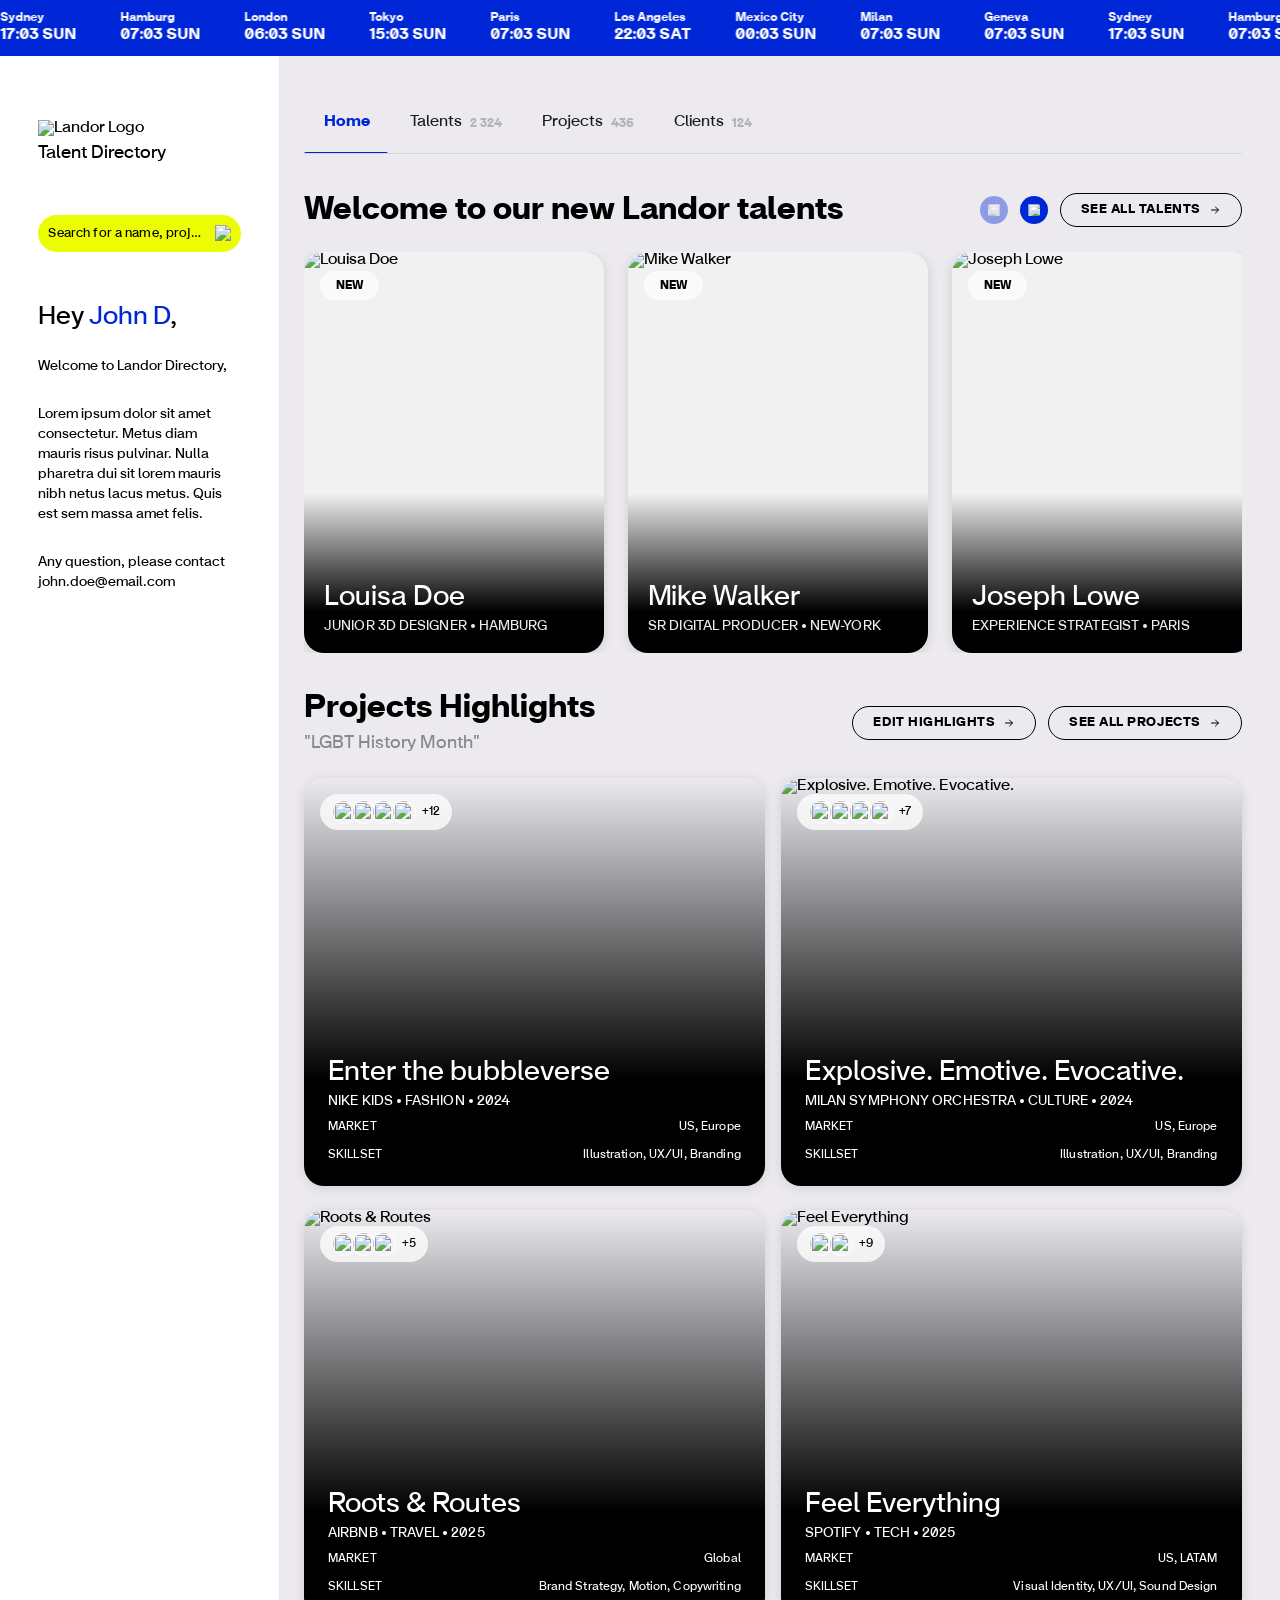
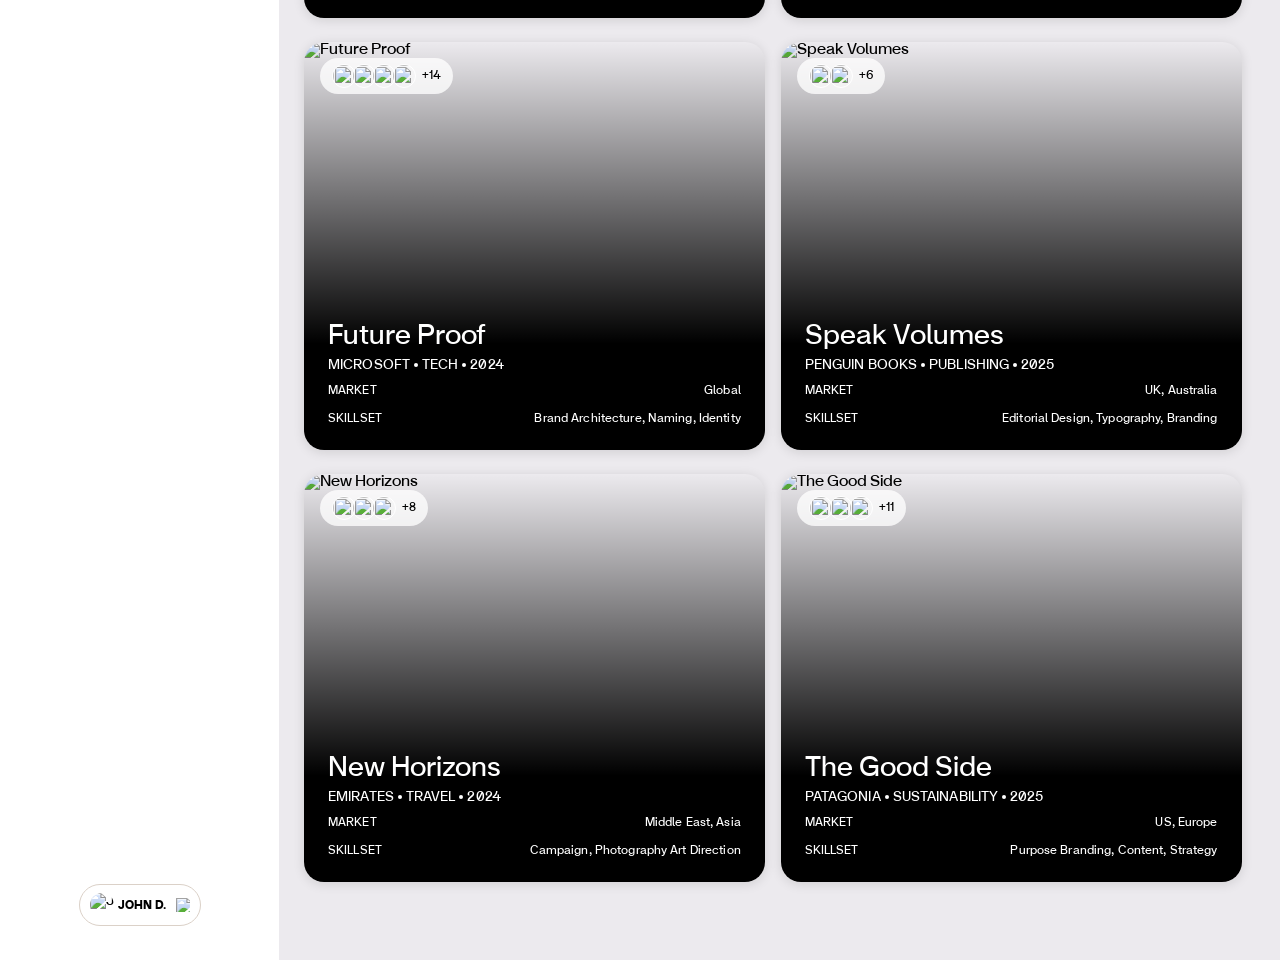
==== commit 5dd8a4cd: "Replace filter count text with Ultramarine badge pill Swap plain "(0)" text next to "Filters" for a " ====
--- a/index.html
+++ b/index.html
@@ -1016,7 +1016,7 @@
 
       <div class="filter-nav-header">
         <div class="filter-nav-title">
-          Filters <span class="filter-count" id="filterTotalCount">(0)</span>
+          Filters <span class="filter-count" id="filterTotalCount">0</span>
         </div>
         <button class="btn-pill" id="filterResetBtn" onclick="resetAllFilters()">
           RESET ALL FILTERS
@@ -1036,12 +1036,12 @@
             <div class="filter-tags" id="fg-roles-tags"></div>
             <input class="filter-search" type="text" placeholder="Search roles…" oninput="filterOptions('fg-roles', this.value)" />
             <div class="filter-dropdown" id="fg-roles-dropdown">
-              <div class="filter-option" data-group="fg-roles" data-value="Creative Director" onclick="toggleFilterOption(this)">Creative Director</div>
-              <div class="filter-option" data-group="fg-roles" data-value="Design Director" onclick="toggleFilterOption(this)">Design Director</div>
-              <div class="filter-option" data-group="fg-roles" data-value="Senior Designer" onclick="toggleFilterOption(this)">Senior Designer</div>
-              <div class="filter-option" data-group="fg-roles" data-value="Midweight Designer" onclick="toggleFilterOption(this)">Midweight Designer</div>
-              <div class="filter-option" data-group="fg-roles" data-value="Junior Designer" onclick="toggleFilterOption(this)">Junior Designer</div>
-              <div class="filter-option" data-group="fg-roles" data-value="3D Artist" onclick="toggleFilterOption(this)">3D Artist</div>
+              <div class="filter-option" data-group="fg-roles" data-value="Creative Director" onclick="toggleFilterOption(this)"><span class="filter-checkbox"></span>Creative Director</div>
+              <div class="filter-option" data-group="fg-roles" data-value="Design Director" onclick="toggleFilterOption(this)"><span class="filter-checkbox"></span>Design Director</div>
+              <div class="filter-option" data-group="fg-roles" data-value="Senior Designer" onclick="toggleFilterOption(this)"><span class="filter-checkbox"></span>Senior Designer</div>
+              <div class="filter-option" data-group="fg-roles" data-value="Midweight Designer" onclick="toggleFilterOption(this)"><span class="filter-checkbox"></span>Midweight Designer</div>
+              <div class="filter-option" data-group="fg-roles" data-value="Junior Designer" onclick="toggleFilterOption(this)"><span class="filter-checkbox"></span>Junior Designer</div>
+              <div class="filter-option" data-group="fg-roles" data-value="3D Artist" onclick="toggleFilterOption(this)"><span class="filter-checkbox"></span>3D Artist</div>
             </div>
           </div>
         </div>
@@ -1056,12 +1056,12 @@
             <div class="filter-tags" id="fg-location-tags"></div>
             <input class="filter-search" type="text" placeholder="Search locations…" oninput="filterOptions('fg-location', this.value)" />
             <div class="filter-dropdown" id="fg-location-dropdown">
-              <div class="filter-option" data-group="fg-location" data-value="London" onclick="toggleFilterOption(this)">London</div>
-              <div class="filter-option" data-group="fg-location" data-value="New York" onclick="toggleFilterOption(this)">New York</div>
-              <div class="filter-option" data-group="fg-location" data-value="Paris" onclick="toggleFilterOption(this)">Paris</div>
-              <div class="filter-option" data-group="fg-location" data-value="Singapore" onclick="toggleFilterOption(this)">Singapore</div>
-              <div class="filter-option" data-group="fg-location" data-value="Sydney" onclick="toggleFilterOption(this)">Sydney</div>
-              <div class="filter-option" data-group="fg-location" data-value="Dubai" onclick="toggleFilterOption(this)">Dubai</div>
+              <div class="filter-option" data-group="fg-location" data-value="London" onclick="toggleFilterOption(this)"><span class="filter-checkbox"></span>London</div>
+              <div class="filter-option" data-group="fg-location" data-value="New York" onclick="toggleFilterOption(this)"><span class="filter-checkbox"></span>New York</div>
+              <div class="filter-option" data-group="fg-location" data-value="Paris" onclick="toggleFilterOption(this)"><span class="filter-checkbox"></span>Paris</div>
+              <div class="filter-option" data-group="fg-location" data-value="Singapore" onclick="toggleFilterOption(this)"><span class="filter-checkbox"></span>Singapore</div>
+              <div class="filter-option" data-group="fg-location" data-value="Sydney" onclick="toggleFilterOption(this)"><span class="filter-checkbox"></span>Sydney</div>
+              <div class="filter-option" data-group="fg-location" data-value="Dubai" onclick="toggleFilterOption(this)"><span class="filter-checkbox"></span>Dubai</div>
             </div>
           </div>
         </div>
@@ -1076,12 +1076,12 @@
             <div class="filter-tags" id="fg-skillset-tags"></div>
             <input class="filter-search" type="text" placeholder="Search skillsets…" oninput="filterOptions('fg-skillset', this.value)" />
             <div class="filter-dropdown" id="fg-skillset-dropdown">
-              <div class="filter-option" data-group="fg-skillset" data-value="Branding" onclick="toggleFilterOption(this)">Branding</div>
-              <div class="filter-option" data-group="fg-skillset" data-value="UX/UI" onclick="toggleFilterOption(this)">UX/UI</div>
-              <div class="filter-option" data-group="fg-skillset" data-value="Illustration" onclick="toggleFilterOption(this)">Illustration</div>
-              <div class="filter-option" data-group="fg-skillset" data-value="Motion" onclick="toggleFilterOption(this)">Motion</div>
-              <div class="filter-option" data-group="fg-skillset" data-value="Strategy" onclick="toggleFilterOption(this)">Strategy</div>
-              <div class="filter-option" data-group="fg-skillset" data-value="Copywriting" onclick="toggleFilterOption(this)">Copywriting</div>
+              <div class="filter-option" data-group="fg-skillset" data-value="Branding" onclick="toggleFilterOption(this)"><span class="filter-checkbox"></span>Branding</div>
+              <div class="filter-option" data-group="fg-skillset" data-value="UX/UI" onclick="toggleFilterOption(this)"><span class="filter-checkbox"></span>UX/UI</div>
+              <div class="filter-option" data-group="fg-skillset" data-value="Illustration" onclick="toggleFilterOption(this)"><span class="filter-checkbox"></span>Illustration</div>
+              <div class="filter-option" data-group="fg-skillset" data-value="Motion" onclick="toggleFilterOption(this)"><span class="filter-checkbox"></span>Motion</div>
+              <div class="filter-option" data-group="fg-skillset" data-value="Strategy" onclick="toggleFilterOption(this)"><span class="filter-checkbox"></span>Strategy</div>
+              <div class="filter-option" data-group="fg-skillset" data-value="Copywriting" onclick="toggleFilterOption(this)"><span class="filter-checkbox"></span>Copywriting</div>
             </div>
           </div>
         </div>
@@ -1096,12 +1096,12 @@
             <div class="filter-tags" id="fg-industry-tags"></div>
             <input class="filter-search" type="text" placeholder="Search industries…" oninput="filterOptions('fg-industry', this.value)" />
             <div class="filter-dropdown" id="fg-industry-dropdown">
-              <div class="filter-option" data-group="fg-industry" data-value="Fashion" onclick="toggleFilterOption(this)">Fashion</div>
-              <div class="filter-option" data-group="fg-industry" data-value="Tech" onclick="toggleFilterOption(this)">Tech</div>
-              <div class="filter-option" data-group="fg-industry" data-value="Culture" onclick="toggleFilterOption(this)">Culture</div>
-              <div class="filter-option" data-group="fg-industry" data-value="Finance" onclick="toggleFilterOption(this)">Finance</div>
-              <div class="filter-option" data-group="fg-industry" data-value="Health" onclick="toggleFilterOption(this)">Health</div>
-              <div class="filter-option" data-group="fg-industry" data-value="Sustainability" onclick="toggleFilterOption(this)">Sustainability</div>
+              <div class="filter-option" data-group="fg-industry" data-value="Fashion" onclick="toggleFilterOption(this)"><span class="filter-checkbox"></span>Fashion</div>
+              <div class="filter-option" data-group="fg-industry" data-value="Tech" onclick="toggleFilterOption(this)"><span class="filter-checkbox"></span>Tech</div>
+              <div class="filter-option" data-group="fg-industry" data-value="Culture" onclick="toggleFilterOption(this)"><span class="filter-checkbox"></span>Culture</div>
+              <div class="filter-option" data-group="fg-industry" data-value="Finance" onclick="toggleFilterOption(this)"><span class="filter-checkbox"></span>Finance</div>
+              <div class="filter-option" data-group="fg-industry" data-value="Health" onclick="toggleFilterOption(this)"><span class="filter-checkbox"></span>Health</div>
+              <div class="filter-option" data-group="fg-industry" data-value="Sustainability" onclick="toggleFilterOption(this)"><span class="filter-checkbox"></span>Sustainability</div>
             </div>
           </div>
         </div>
@@ -1116,12 +1116,12 @@
             <div class="filter-tags" id="fg-clients-tags"></div>
             <input class="filter-search" type="text" placeholder="Search clients…" oninput="filterOptions('fg-clients', this.value)" />
             <div class="filter-dropdown" id="fg-clients-dropdown">
-              <div class="filter-option" data-group="fg-clients" data-value="Nike" onclick="toggleFilterOption(this)">Nike</div>
-              <div class="filter-option" data-group="fg-clients" data-value="Spotify" onclick="toggleFilterOption(this)">Spotify</div>
-              <div class="filter-option" data-group="fg-clients" data-value="Airbnb" onclick="toggleFilterOption(this)">Airbnb</div>
-              <div class="filter-option" data-group="fg-clients" data-value="Microsoft" onclick="toggleFilterOption(this)">Microsoft</div>
-              <div class="filter-option" data-group="fg-clients" data-value="Patagonia" onclick="toggleFilterOption(this)">Patagonia</div>
-              <div class="filter-option" data-group="fg-clients" data-value="Emirates" onclick="toggleFilterOption(this)">Emirates</div>
+              <div class="filter-option" data-group="fg-clients" data-value="Nike" onclick="toggleFilterOption(this)"><span class="filter-checkbox"></span>Nike</div>
+              <div class="filter-option" data-group="fg-clients" data-value="Spotify" onclick="toggleFilterOption(this)"><span class="filter-checkbox"></span>Spotify</div>
+              <div class="filter-option" data-group="fg-clients" data-value="Airbnb" onclick="toggleFilterOption(this)"><span class="filter-checkbox"></span>Airbnb</div>
+              <div class="filter-option" data-group="fg-clients" data-value="Microsoft" onclick="toggleFilterOption(this)"><span class="filter-checkbox"></span>Microsoft</div>
+              <div class="filter-option" data-group="fg-clients" data-value="Patagonia" onclick="toggleFilterOption(this)"><span class="filter-checkbox"></span>Patagonia</div>
+              <div class="filter-option" data-group="fg-clients" data-value="Emirates" onclick="toggleFilterOption(this)"><span class="filter-checkbox"></span>Emirates</div>
             </div>
           </div>
         </div>
@@ -1136,12 +1136,12 @@
             <div class="filter-tags" id="fg-interests-tags"></div>
             <input class="filter-search" type="text" placeholder="Search interests…" oninput="filterOptions('fg-interests', this.value)" />
             <div class="filter-dropdown" id="fg-interests-dropdown">
-              <div class="filter-option" data-group="fg-interests" data-value="Typography" onclick="toggleFilterOption(this)">Typography</div>
-              <div class="filter-option" data-group="fg-interests" data-value="Photography" onclick="toggleFilterOption(this)">Photography</div>
-              <div class="filter-option" data-group="fg-interests" data-value="Animation" onclick="toggleFilterOption(this)">Animation</div>
-              <div class="filter-option" data-group="fg-interests" data-value="Sculpture" onclick="toggleFilterOption(this)">Sculpture</div>
-              <div class="filter-option" data-group="fg-interests" data-value="Music" onclick="toggleFilterOption(this)">Music</div>
-              <div class="filter-option" data-group="fg-interests" data-value="Architecture" onclick="toggleFilterOption(this)">Architecture</div>
+              <div class="filter-option" data-group="fg-interests" data-value="Typography" onclick="toggleFilterOption(this)"><span class="filter-checkbox"></span>Typography</div>
+              <div class="filter-option" data-group="fg-interests" data-value="Photography" onclick="toggleFilterOption(this)"><span class="filter-checkbox"></span>Photography</div>
+              <div class="filter-option" data-group="fg-interests" data-value="Animation" onclick="toggleFilterOption(this)"><span class="filter-checkbox"></span>Animation</div>
+              <div class="filter-option" data-group="fg-interests" data-value="Sculpture" onclick="toggleFilterOption(this)"><span class="filter-checkbox"></span>Sculpture</div>
+              <div class="filter-option" data-group="fg-interests" data-value="Music" onclick="toggleFilterOption(this)"><span class="filter-checkbox"></span>Music</div>
+              <div class="filter-option" data-group="fg-interests" data-value="Architecture" onclick="toggleFilterOption(this)"><span class="filter-checkbox"></span>Architecture</div>
             </div>
           </div>
         </div>
@@ -1886,7 +1886,7 @@
   function updateFilterTotalCount() {
     const total = document.querySelectorAll('#filterNav .filter-option.active').length;
     const el = document.getElementById('filterTotalCount');
-    if (el) el.textContent = `(${total})`;
+    if (el) el.textContent = total;
   }
 
   // Live search within a group's dropdown
--- a/components.css
+++ b/components.css
@@ -388,8 +388,19 @@
   color: var(--ds-black);
 }
 .filter-nav-title .filter-count {
-  color: var(--ds-interactive-default);
-  font-size: 20px;
+  display: inline-flex;
+  align-items: center;
+  justify-content: center;
+  min-width: 22px;
+  height: 22px;
+  padding: 0 6px;
+  background: var(--ds-interactive-default);
+  color: var(--ds-white);
+  font-size: 12px;
+  font-weight: 700;
+  line-height: 1;
+  border-radius: var(--ds-radius-pill);
+  letter-spacing: 0;
 }
 
 .filter-groups {
@@ -516,6 +527,7 @@
 .filter-option {
   display: flex;
   align-items: center;
+  gap: 8px;
   padding: 5px 8px;
   border-radius: var(--ds-radius-pill);
   font-size: 12px;
@@ -531,6 +543,32 @@
 .filter-option.active {
   background: var(--ds-bg-surface);
   border-radius: 2px;
+}
+
+/* Checkbox inside filter options */
+.filter-checkbox {
+  width: 14px;
+  height: 14px;
+  border: 1.5px solid #B3B3B3;
+  border-radius: 2px;
+  flex-shrink: 0;
+  display: flex;
+  align-items: center;
+  justify-content: center;
+  transition: border-color 150ms ease, background 150ms ease;
+}
+.filter-option.active .filter-checkbox {
+  border-color: var(--ds-interactive-default);
+  background: var(--ds-interactive-default);
+}
+.filter-option.active .filter-checkbox::after {
+  content: '';
+  display: block;
+  width: 8px;
+  height: 5px;
+  border-left: 1.5px solid #fff;
+  border-bottom: 1.5px solid #fff;
+  transform: rotate(-45deg) translateY(-1px);
 }
 
 /* ============================================================
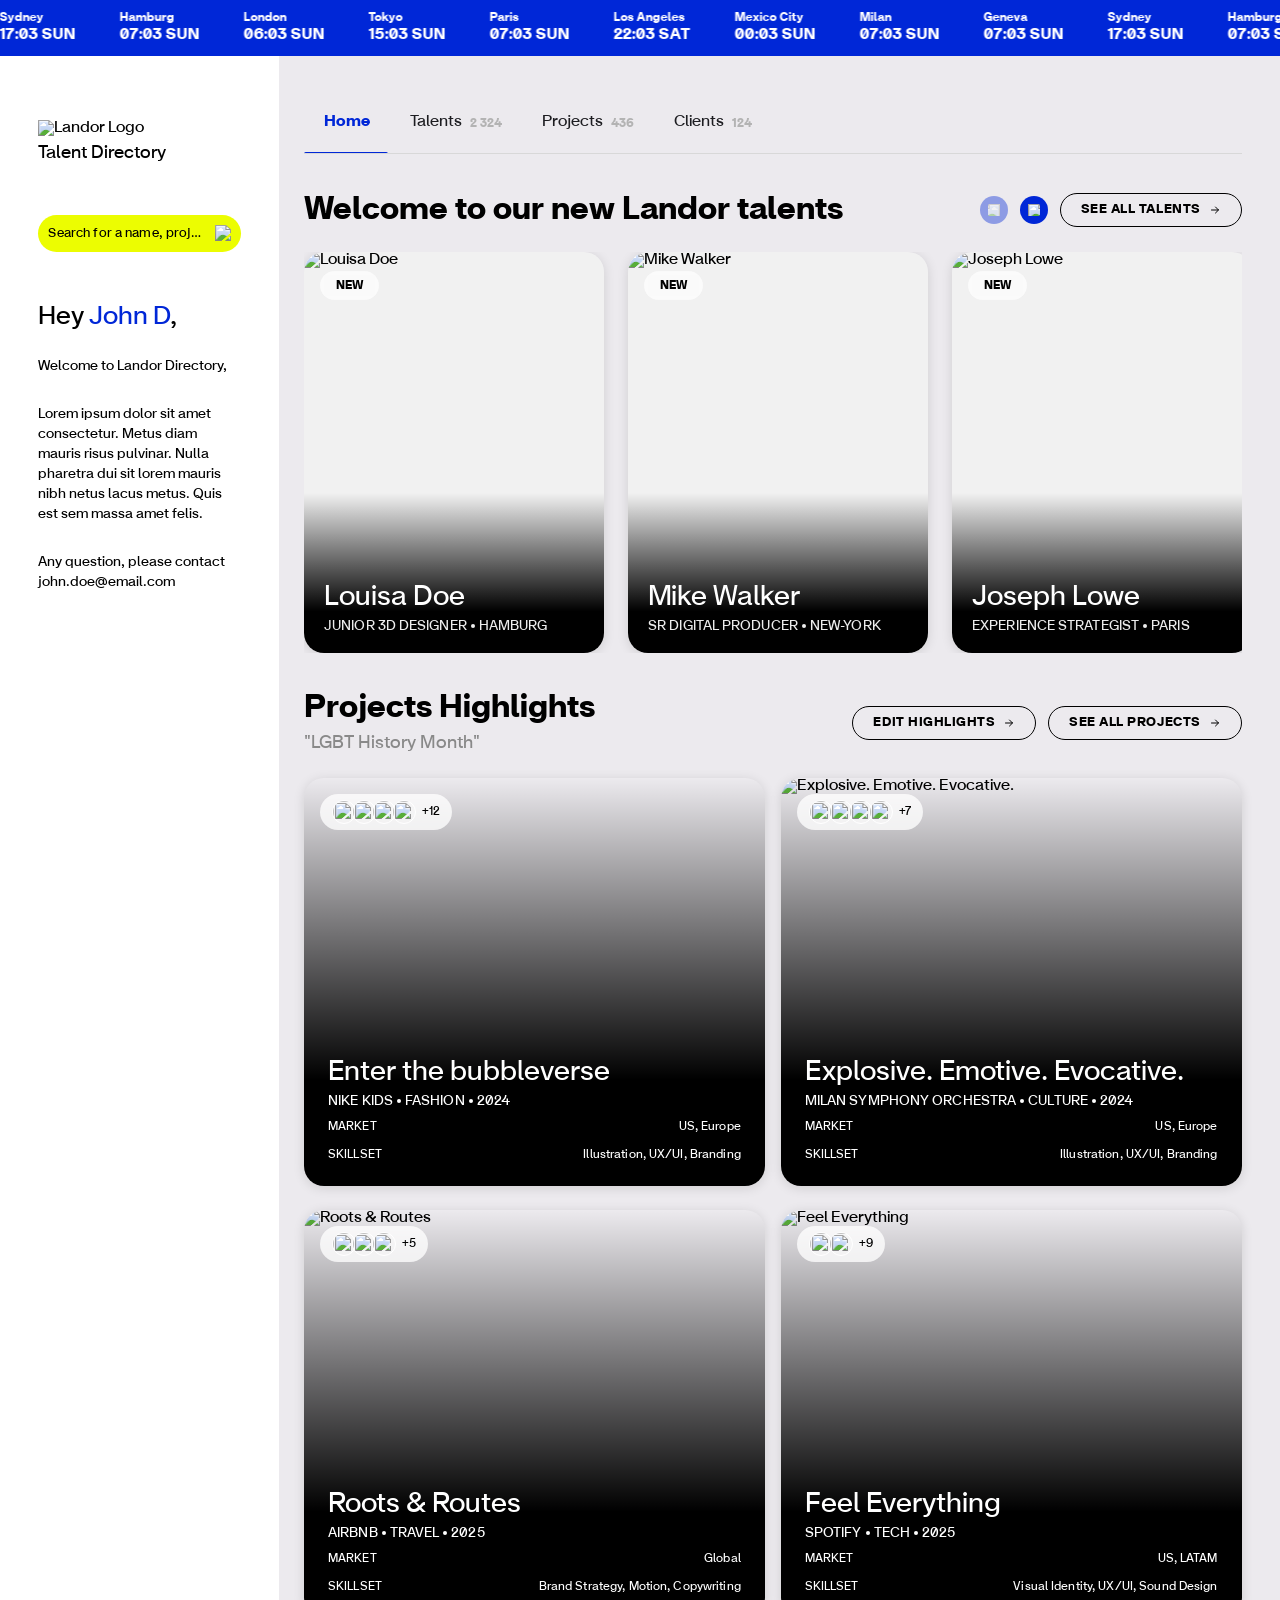
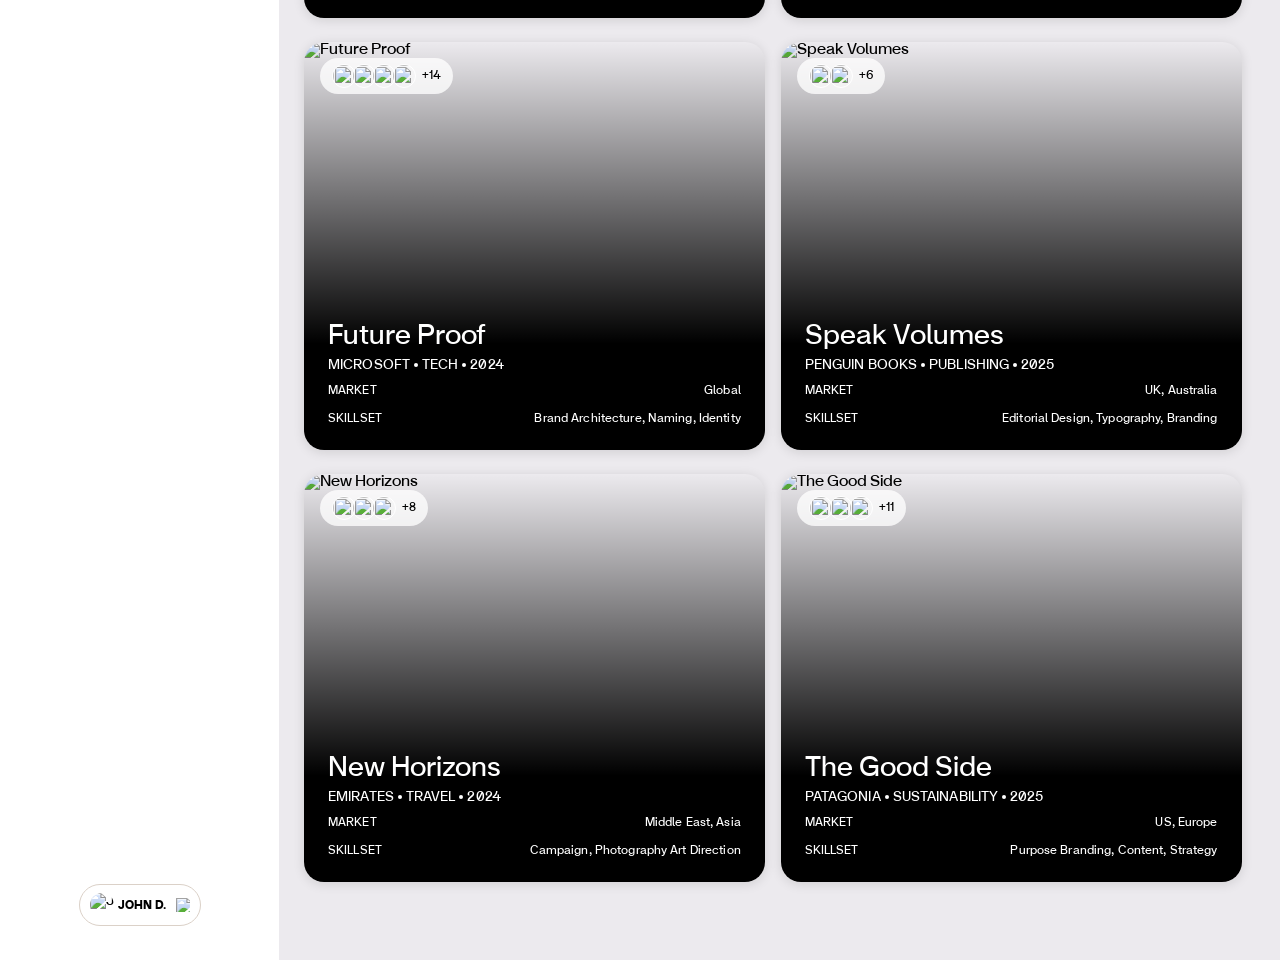
==== commit 48fc4dec: "feat: link project and client cards to their detail pages All 8 project cards → project-profile.html" ====
--- a/index.html
+++ b/index.html
@@ -680,7 +680,7 @@
       <div class="projects-row">
 
         <!-- Project 1 -->
-        <div class="project-card card-shadow">
+        <div class="project-card card-shadow" onclick="window.location.href='project-profile.html'" style="cursor:pointer;">
           <div class="project-card-bg">
             <img src="https://www.figma.com/api/mcp/asset/81548a12-c7cd-410e-a133-e1fbc5a7ac2f" alt="Enter the bubbleverse" />
           </div>
@@ -717,7 +717,7 @@
         </div>
 
         <!-- Project 2 -->
-        <div class="project-card card-shadow">
+        <div class="project-card card-shadow" onclick="window.location.href='project-profile.html'" style="cursor:pointer;">
           <div class="project-card-bg project-card-bg-cover">
             <img src="https://www.figma.com/api/mcp/asset/37ed6550-de68-4342-b2f5-ffe6c5d1ac01" alt="Explosive. Emotive. Evocative." />
           </div>
@@ -758,7 +758,7 @@
       <div class="projects-row">
 
         <!-- Project 3 -->
-        <div class="project-card card-shadow">
+        <div class="project-card card-shadow" onclick="window.location.href='project-profile.html'" style="cursor:pointer;">
           <div class="project-card-bg project-card-bg-cover">
             <img src="https://www.figma.com/api/mcp/asset/81548a12-c7cd-410e-a133-e1fbc5a7ac2f" alt="Roots & Routes" />
           </div>
@@ -794,7 +794,7 @@
         </div>
 
         <!-- Project 4 -->
-        <div class="project-card card-shadow">
+        <div class="project-card card-shadow" onclick="window.location.href='project-profile.html'" style="cursor:pointer;">
           <div class="project-card-bg project-card-bg-cover">
             <img src="https://www.figma.com/api/mcp/asset/37ed6550-de68-4342-b2f5-ffe6c5d1ac01" alt="Feel Everything" />
           </div>
@@ -833,7 +833,7 @@
       <div class="projects-row">
 
         <!-- Project 5 -->
-        <div class="project-card card-shadow">
+        <div class="project-card card-shadow" onclick="window.location.href='project-profile.html'" style="cursor:pointer;">
           <div class="project-card-bg project-card-bg-cover">
             <img src="https://www.figma.com/api/mcp/asset/81548a12-c7cd-410e-a133-e1fbc5a7ac2f" alt="Future Proof" />
           </div>
@@ -870,7 +870,7 @@
         </div>
 
         <!-- Project 6 -->
-        <div class="project-card card-shadow">
+        <div class="project-card card-shadow" onclick="window.location.href='project-profile.html'" style="cursor:pointer;">
           <div class="project-card-bg project-card-bg-cover">
             <img src="https://www.figma.com/api/mcp/asset/37ed6550-de68-4342-b2f5-ffe6c5d1ac01" alt="Speak Volumes" />
           </div>
@@ -909,7 +909,7 @@
       <div class="projects-row">
 
         <!-- Project 7 -->
-        <div class="project-card card-shadow">
+        <div class="project-card card-shadow" onclick="window.location.href='project-profile.html'" style="cursor:pointer;">
           <div class="project-card-bg project-card-bg-cover">
             <img src="https://www.figma.com/api/mcp/asset/81548a12-c7cd-410e-a133-e1fbc5a7ac2f" alt="New Horizons" />
           </div>
@@ -945,7 +945,7 @@
         </div>
 
         <!-- Project 8 -->
-        <div class="project-card card-shadow">
+        <div class="project-card card-shadow" onclick="window.location.href='project-profile.html'" style="cursor:pointer;">
           <div class="project-card-bg project-card-bg-cover">
             <img src="https://www.figma.com/api/mcp/asset/37ed6550-de68-4342-b2f5-ffe6c5d1ac01" alt="The Good Side" />
           </div>
@@ -1665,7 +1665,7 @@
     <div class="client-grid-wrap">
       <div class="client-grid">
 
-        <div class="client-card">
+        <div class="client-card" onclick="window.location.href='client-profile.html'" style="cursor:pointer;">
           <img src="https://www.figma.com/api/mcp/asset/461b76d8-4ea2-4e12-954b-73d33eb87475" alt="Nike" />
           <div class="client-card-info">
             <div class="client-card-name">Nike</div>
@@ -1675,7 +1675,7 @@
           </div>
         </div>
 
-        <div class="client-card">
+        <div class="client-card" onclick="window.location.href='client-profile.html'" style="cursor:pointer;">
           <img src="https://www.figma.com/api/mcp/asset/8f9d03da-5a8a-4457-9d72-91d8d14d60ab" alt="Royal Canin" />
           <div class="client-card-info">
             <div class="client-card-name">Royal Canin</div>
@@ -1685,7 +1685,7 @@
           </div>
         </div>
 
-        <div class="client-card">
+        <div class="client-card" onclick="window.location.href='client-profile.html'" style="cursor:pointer;">
           <img src="https://www.figma.com/api/mcp/asset/0b2ae202-dffd-4445-bb46-d1097dcf37eb" alt="TCCC" />
           <div class="client-card-info">
             <div class="client-card-name">TCCC</div>
@@ -1695,7 +1695,7 @@
           </div>
         </div>
 
-        <div class="client-card">
+        <div class="client-card" onclick="window.location.href='client-profile.html'" style="cursor:pointer;">
           <img src="https://www.figma.com/api/mcp/asset/cd7833f2-267e-4520-8bf9-84edbaa3c52b" alt="bp" />
           <div class="client-card-info">
             <div class="client-card-name">bp</div>
@@ -1705,7 +1705,7 @@
           </div>
         </div>
 
-        <div class="client-card">
+        <div class="client-card" onclick="window.location.href='client-profile.html'" style="cursor:pointer;">
           <img src="https://www.figma.com/api/mcp/asset/03001fbc-70fd-45eb-bce4-2ab8e485e507" alt="Nestlé" />
           <div class="client-card-info">
             <div class="client-card-name">Nestlé</div>
@@ -1715,7 +1715,7 @@
           </div>
         </div>
 
-        <div class="client-card">
+        <div class="client-card" onclick="window.location.href='client-profile.html'" style="cursor:pointer;">
           <img src="https://www.figma.com/api/mcp/asset/27b3c75d-172d-4581-8cc7-7d5425a32820" alt="M&M's" />
           <div class="client-card-info">
             <div class="client-card-name">M&amp;M's</div>
@@ -1725,7 +1725,7 @@
           </div>
         </div>
 
-        <div class="client-card">
+        <div class="client-card" onclick="window.location.href='client-profile.html'" style="cursor:pointer;">
           <img src="https://www.figma.com/api/mcp/asset/461b76d8-4ea2-4e12-954b-73d33eb87475" alt="Nike" />
           <div class="client-card-info">
             <div class="client-card-name">Nike</div>
@@ -1735,7 +1735,7 @@
           </div>
         </div>
 
-        <div class="client-card">
+        <div class="client-card" onclick="window.location.href='client-profile.html'" style="cursor:pointer;">
           <img src="https://www.figma.com/api/mcp/asset/8f9d03da-5a8a-4457-9d72-91d8d14d60ab" alt="Royal Canin" />
           <div class="client-card-info">
             <div class="client-card-name">Royal Canin</div>
@@ -1745,7 +1745,7 @@
           </div>
         </div>
 
-        <div class="client-card">
+        <div class="client-card" onclick="window.location.href='client-profile.html'" style="cursor:pointer;">
           <img src="https://www.figma.com/api/mcp/asset/0b2ae202-dffd-4445-bb46-d1097dcf37eb" alt="TCCC" />
           <div class="client-card-info">
             <div class="client-card-name">TCCC</div>
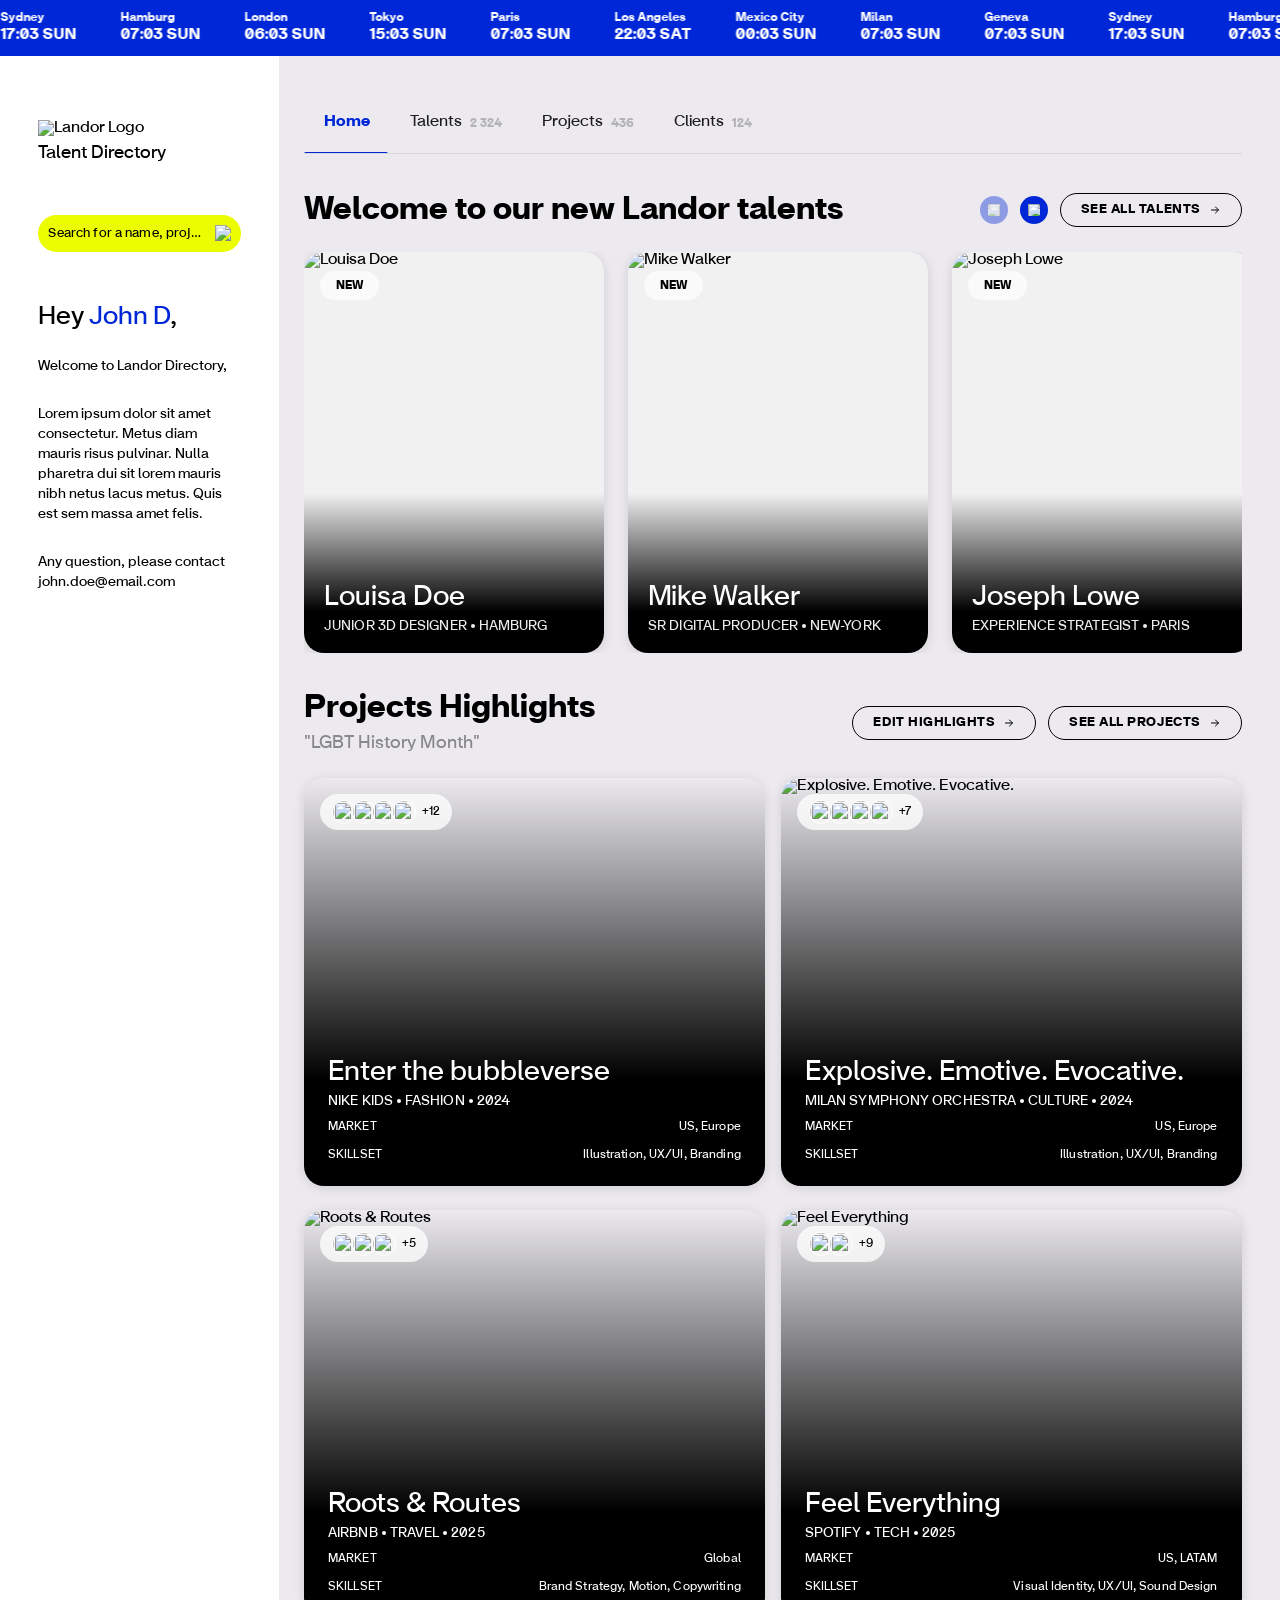
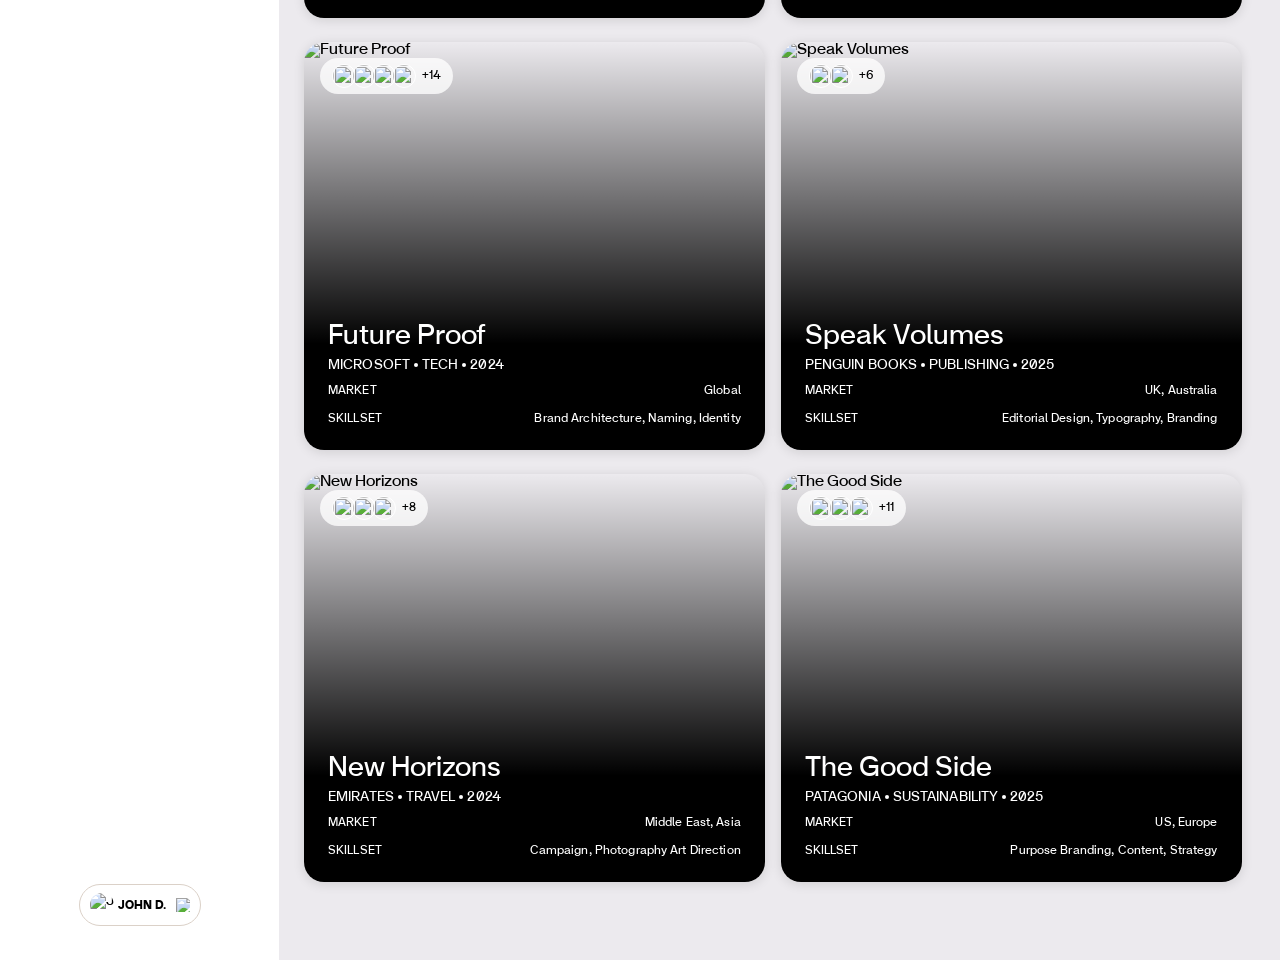
==== commit 805b816d: "fix: link proj-card elements in Projects view to project-profile.html Previous fix only targeted .pr" ====
--- a/index.html
+++ b/index.html
@@ -1404,7 +1404,7 @@
         <div class="proj-grid">
 
           <!-- Card 1 -->
-          <div class="proj-card">
+          <div class="proj-card" onclick="window.location.href='project-profile.html'" style="cursor:pointer;">
             <img src="https://www.figma.com/api/mcp/asset/e0a264e4-a836-4881-aeeb-0e16e3bdc02c" alt="Enter the bubbleverse" />
             <div class="proj-card-top">
               <div class="proj-avatar-pill">
@@ -1432,7 +1432,7 @@
           </div>
 
           <!-- Card 2 -->
-          <div class="proj-card">
+          <div class="proj-card" onclick="window.location.href='project-profile.html'" style="cursor:pointer;">
             <img src="https://www.figma.com/api/mcp/asset/9d4893a4-719f-4f8d-b549-2091b7cee6c6" alt="Explosive. Emotive. Evocative." />
             <div class="proj-card-top">
               <div class="proj-avatar-pill">
@@ -1460,7 +1460,7 @@
           </div>
 
           <!-- Card 3 -->
-          <div class="proj-card">
+          <div class="proj-card" onclick="window.location.href='project-profile.html'" style="cursor:pointer;">
             <img src="https://www.figma.com/api/mcp/asset/e94b0f64-af51-4cc1-b0fa-33351128758a" alt="Salut to LeShuttle" />
             <div class="proj-card-top">
               <div class="proj-avatar-pill">
@@ -1488,7 +1488,7 @@
           </div>
 
           <!-- Card 4 -->
-          <div class="proj-card">
+          <div class="proj-card" onclick="window.location.href='project-profile.html'" style="cursor:pointer;">
             <img src="https://www.figma.com/api/mcp/asset/8e218472-032f-4595-92ea-0e59fedb75e8" alt="Bringing new energy to bp" />
             <div class="proj-card-top">
               <div class="proj-avatar-pill">
@@ -1516,7 +1516,7 @@
           </div>
 
           <!-- Card 5 -->
-          <div class="proj-card">
+          <div class="proj-card" onclick="window.location.href='project-profile.html'" style="cursor:pointer;">
             <img src="https://www.figma.com/api/mcp/asset/5392cf6c-e31e-4c59-98ea-ae7eeb7f2712" alt="Explosive. Emotive. Evocative." />
             <div class="proj-card-top">
               <div class="proj-avatar-pill">
@@ -1544,7 +1544,7 @@
           </div>
 
           <!-- Card 6 -->
-          <div class="proj-card">
+          <div class="proj-card" onclick="window.location.href='project-profile.html'" style="cursor:pointer;">
             <img src="https://www.figma.com/api/mcp/asset/b8bf490a-3836-4088-b1b4-e193758810f0" alt="The beverage with a heritage" />
             <div class="proj-card-top">
               <div class="proj-avatar-pill">
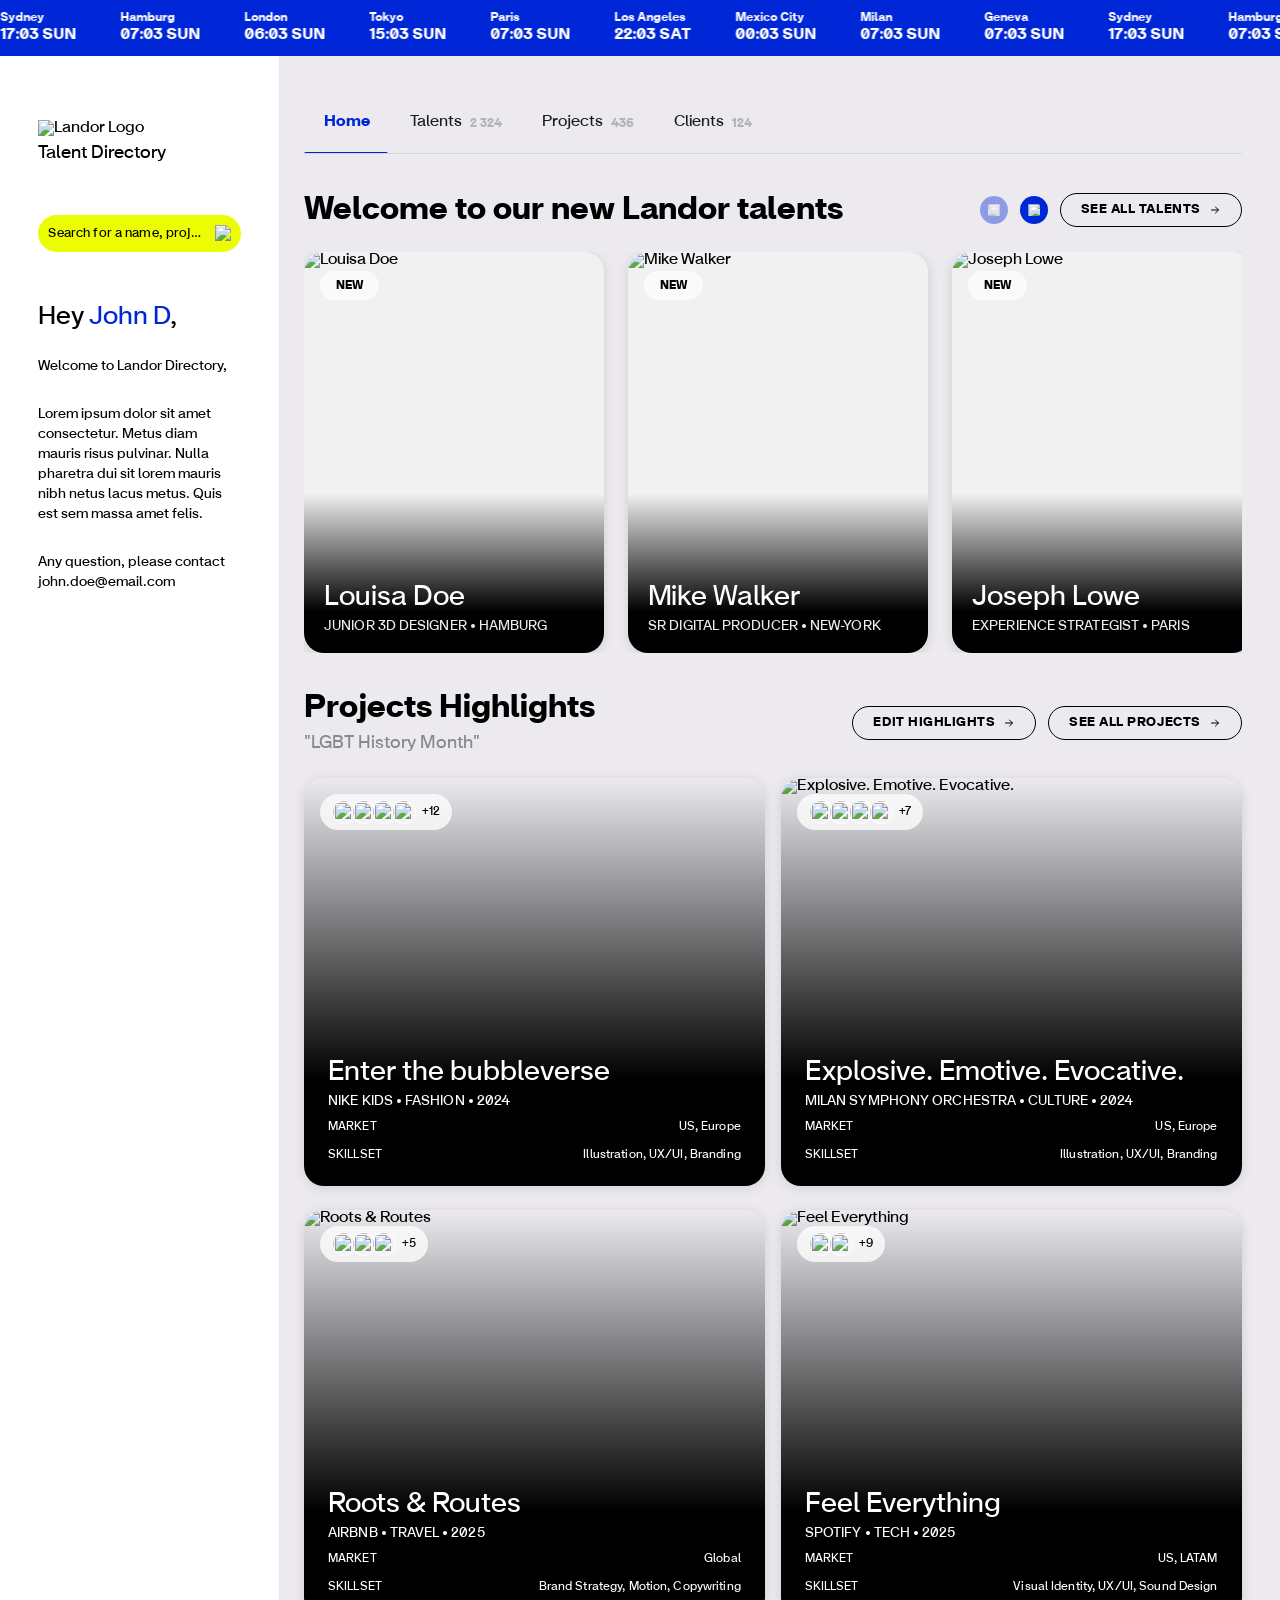
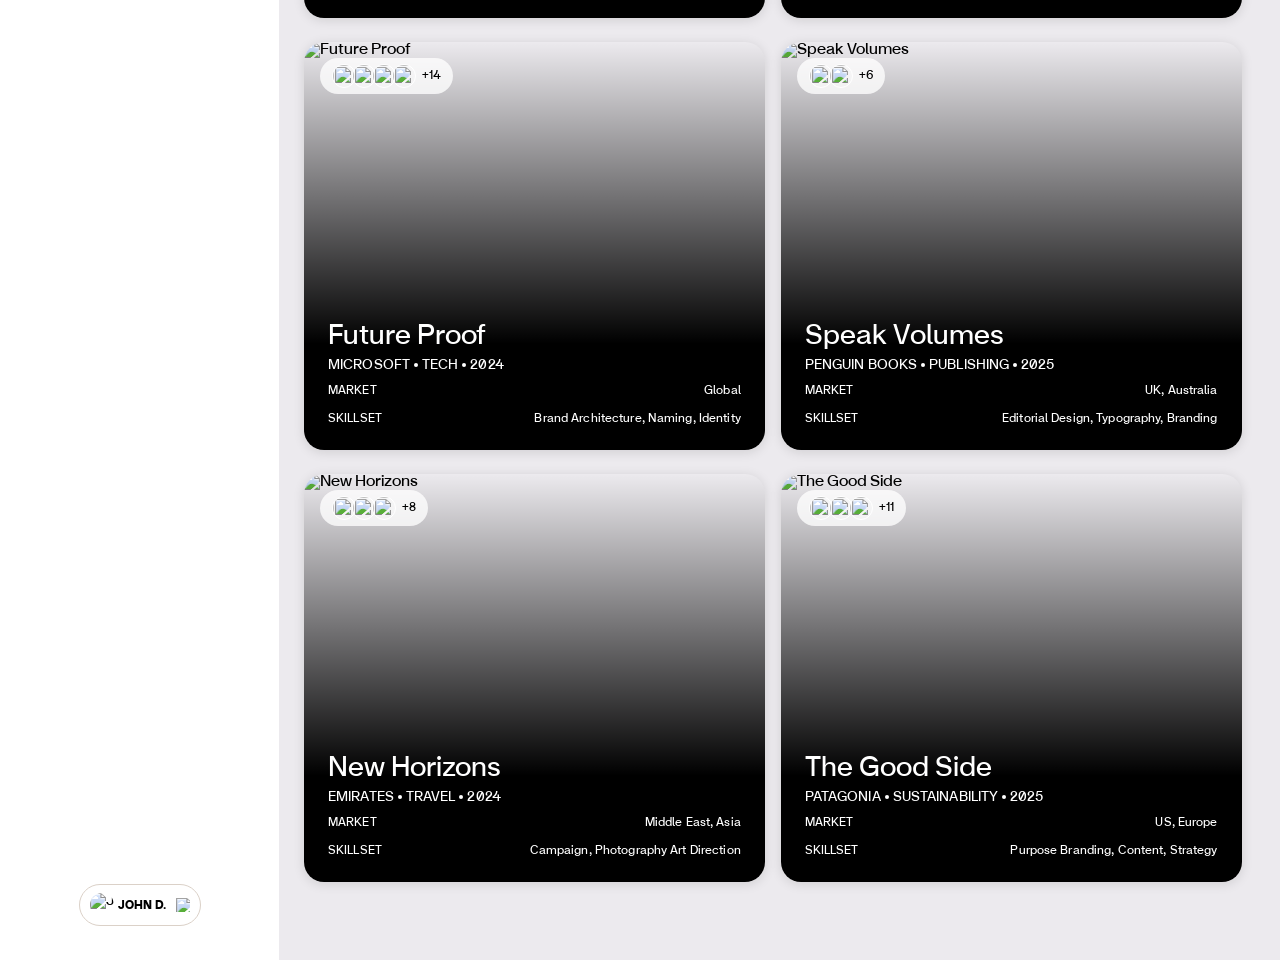
==== commit ba852e1a: "feat: update sidebar filters per view + Home welcome message Projects filter — Client, Location, Yea" ====
--- a/index.html
+++ b/index.html
@@ -1323,37 +1323,129 @@
       <svg width="17" height="17" viewBox="0 0 24 24" fill="none" stroke="currentColor" stroke-width="1.5" stroke-linecap="round" stroke-linejoin="round"><circle cx="11" cy="11" r="8"/><path d="m21 21-4.35-4.35"/></svg>
     </div>
 
-    <!-- Filters -->
-    <div style="display:flex;flex-direction:column;gap:0;flex:1;min-height:0;overflow-y:auto;">
-      <div class="filters-header" style="margin-bottom:16px;">
-        <span class="filters-title">Filters <span style="color:var(--ds-interactive-default);font-weight:400;">(10)</span></span>
-        <button class="btn-tertiary">Reset all filters
-          <svg width="12" height="12" viewBox="0 0 12 12" fill="none" stroke="currentColor" stroke-width="1.5" stroke-linecap="round" stroke-linejoin="round"><path d="M5 2H2a1 1 0 00-1 1v7a1 1 0 001 1h7a1 1 0 001-1V7M7 1h4m0 0v4m0-4L5 7"/></svg>
+    <!-- Filter Nav — Projects -->
+    <div class="filter-nav" id="filterNavProjects">
+
+      <div class="filter-nav-header">
+        <div class="filter-nav-title">
+          Filters <span class="filter-count" id="projFilterTotalCount">0</span>
+        </div>
+        <button class="btn-pill" id="projFilterResetBtn" onclick="resetFilters('filterNavProjects','projFilterTotalCount')">
+          RESET ALL
+          <svg width="12" height="12" viewBox="0 0 24 24" fill="none" stroke="currentColor" stroke-width="2" stroke-linecap="round" stroke-linejoin="round"><path d="M5 12h14"/><path d="M13 6l6 6-6 6"/></svg>
         </button>
       </div>
-      <div class="filter-list">
-        <div class="filter-item">
-          <span>Clients <span style="color:var(--ds-text-muted);">(1 selected)</span></span>
-          <svg width="16" height="16" viewBox="0 0 16 16" fill="none" stroke="currentColor" stroke-width="1.5" stroke-linecap="round" stroke-linejoin="round"><path d="M4 6l4 4 4-4"/></svg>
-        </div>
-        <div class="filter-item">
-          <span>Location <span style="color:var(--ds-text-muted);">(3 selected)</span></span>
-          <svg width="16" height="16" viewBox="0 0 16 16" fill="none" stroke="currentColor" stroke-width="1.5" stroke-linecap="round" stroke-linejoin="round"><path d="M4 6l4 4 4-4"/></svg>
-        </div>
-        <div class="filter-item">
-          <span>Years <span style="color:var(--ds-text-muted);">(Selected)</span></span>
-          <svg width="16" height="16" viewBox="0 0 16 16" fill="none" stroke="currentColor" stroke-width="1.5" stroke-linecap="round" stroke-linejoin="round"><path d="M4 6l4 4 4-4"/></svg>
-        </div>
-        <div class="filter-item">
-          <span>Type of project <span style="color:var(--ds-text-muted);">(3 selected)</span></span>
-          <svg width="16" height="16" viewBox="0 0 16 16" fill="none" stroke="currentColor" stroke-width="1.5" stroke-linecap="round" stroke-linejoin="round"><path d="M4 6l4 4 4-4"/></svg>
-        </div>
-        <div class="filter-item">
-          <span>Colours <span style="color:var(--ds-text-muted);">(2 selected)</span></span>
-          <svg width="16" height="16" viewBox="0 0 16 16" fill="none" stroke="currentColor" stroke-width="1.5" stroke-linecap="round" stroke-linejoin="round"><path d="M4 6l4 4 4-4"/></svg>
-        </div>
-      </div>
-    </div>
+
+      <div class="filter-groups">
+
+        <!-- CLIENT -->
+        <div class="filter-group" id="fp-client">
+          <button class="filter-group-header" onclick="toggleFilterGroup('fp-client')">
+            <span class="filter-group-label">Client <span class="filter-group-count" id="fp-client-count"></span></span>
+            <svg class="filter-group-chevron" viewBox="0 0 16 16" fill="none" stroke="currentColor" stroke-width="1.5" stroke-linecap="round" stroke-linejoin="round"><path d="M4 6l4 4 4-4"/></svg>
+          </button>
+          <div class="filter-group-body">
+            <div class="filter-tags" id="fp-client-tags"></div>
+            <input class="filter-search" type="text" placeholder="Search clients…" oninput="filterOptions('fp-client', this.value)" />
+            <div class="filter-dropdown" id="fp-client-dropdown">
+              <div class="filter-option" data-group="fp-client" data-value="Nike" onclick="toggleFilterOption(this)"><span class="filter-checkbox"></span>Nike</div>
+              <div class="filter-option" data-group="fp-client" data-value="Spotify" onclick="toggleFilterOption(this)"><span class="filter-checkbox"></span>Spotify</div>
+              <div class="filter-option" data-group="fp-client" data-value="Airbnb" onclick="toggleFilterOption(this)"><span class="filter-checkbox"></span>Airbnb</div>
+              <div class="filter-option" data-group="fp-client" data-value="Microsoft" onclick="toggleFilterOption(this)"><span class="filter-checkbox"></span>Microsoft</div>
+              <div class="filter-option" data-group="fp-client" data-value="Patagonia" onclick="toggleFilterOption(this)"><span class="filter-checkbox"></span>Patagonia</div>
+              <div class="filter-option" data-group="fp-client" data-value="Emirates" onclick="toggleFilterOption(this)"><span class="filter-checkbox"></span>Emirates</div>
+              <div class="filter-option" data-group="fp-client" data-value="Royal Canin" onclick="toggleFilterOption(this)"><span class="filter-checkbox"></span>Royal Canin</div>
+              <div class="filter-option" data-group="fp-client" data-value="TCCC" onclick="toggleFilterOption(this)"><span class="filter-checkbox"></span>TCCC</div>
+              <div class="filter-option" data-group="fp-client" data-value="bp" onclick="toggleFilterOption(this)"><span class="filter-checkbox"></span>bp</div>
+              <div class="filter-option" data-group="fp-client" data-value="Nestlé" onclick="toggleFilterOption(this)"><span class="filter-checkbox"></span>Nestlé</div>
+            </div>
+          </div>
+        </div>
+
+        <!-- LOCATION -->
+        <div class="filter-group" id="fp-location">
+          <button class="filter-group-header" onclick="toggleFilterGroup('fp-location')">
+            <span class="filter-group-label">Location <span class="filter-group-count" id="fp-location-count"></span></span>
+            <svg class="filter-group-chevron" viewBox="0 0 16 16" fill="none" stroke="currentColor" stroke-width="1.5" stroke-linecap="round" stroke-linejoin="round"><path d="M4 6l4 4 4-4"/></svg>
+          </button>
+          <div class="filter-group-body">
+            <div class="filter-tags" id="fp-location-tags"></div>
+            <input class="filter-search" type="text" placeholder="Search locations…" oninput="filterOptions('fp-location', this.value)" />
+            <div class="filter-dropdown" id="fp-location-dropdown">
+              <div class="filter-option" data-group="fp-location" data-value="London" onclick="toggleFilterOption(this)"><span class="filter-checkbox"></span>London</div>
+              <div class="filter-option" data-group="fp-location" data-value="New York" onclick="toggleFilterOption(this)"><span class="filter-checkbox"></span>New York</div>
+              <div class="filter-option" data-group="fp-location" data-value="Paris" onclick="toggleFilterOption(this)"><span class="filter-checkbox"></span>Paris</div>
+              <div class="filter-option" data-group="fp-location" data-value="Hamburg" onclick="toggleFilterOption(this)"><span class="filter-checkbox"></span>Hamburg</div>
+              <div class="filter-option" data-group="fp-location" data-value="Singapore" onclick="toggleFilterOption(this)"><span class="filter-checkbox"></span>Singapore</div>
+              <div class="filter-option" data-group="fp-location" data-value="Sydney" onclick="toggleFilterOption(this)"><span class="filter-checkbox"></span>Sydney</div>
+              <div class="filter-option" data-group="fp-location" data-value="Dubai" onclick="toggleFilterOption(this)"><span class="filter-checkbox"></span>Dubai</div>
+              <div class="filter-option" data-group="fp-location" data-value="Milan" onclick="toggleFilterOption(this)"><span class="filter-checkbox"></span>Milan</div>
+            </div>
+          </div>
+        </div>
+
+        <!-- YEARS -->
+        <div class="filter-group" id="fp-years">
+          <button class="filter-group-header" onclick="toggleFilterGroup('fp-years')">
+            <span class="filter-group-label">Years <span class="filter-group-count" id="fp-years-count"></span></span>
+            <svg class="filter-group-chevron" viewBox="0 0 16 16" fill="none" stroke="currentColor" stroke-width="1.5" stroke-linecap="round" stroke-linejoin="round"><path d="M4 6l4 4 4-4"/></svg>
+          </button>
+          <div class="filter-group-body">
+            <div class="filter-tags" id="fp-years-tags"></div>
+            <div class="filter-dropdown" id="fp-years-dropdown">
+              <div class="filter-option" data-group="fp-years" data-value="2025" onclick="toggleFilterOption(this)"><span class="filter-checkbox"></span>2025</div>
+              <div class="filter-option" data-group="fp-years" data-value="2024" onclick="toggleFilterOption(this)"><span class="filter-checkbox"></span>2024</div>
+              <div class="filter-option" data-group="fp-years" data-value="2023" onclick="toggleFilterOption(this)"><span class="filter-checkbox"></span>2023</div>
+              <div class="filter-option" data-group="fp-years" data-value="2022" onclick="toggleFilterOption(this)"><span class="filter-checkbox"></span>2022</div>
+              <div class="filter-option" data-group="fp-years" data-value="2021" onclick="toggleFilterOption(this)"><span class="filter-checkbox"></span>2021</div>
+            </div>
+          </div>
+        </div>
+
+        <!-- TYPE OF PROJECT -->
+        <div class="filter-group" id="fp-type">
+          <button class="filter-group-header" onclick="toggleFilterGroup('fp-type')">
+            <span class="filter-group-label">Type of project <span class="filter-group-count" id="fp-type-count"></span></span>
+            <svg class="filter-group-chevron" viewBox="0 0 16 16" fill="none" stroke="currentColor" stroke-width="1.5" stroke-linecap="round" stroke-linejoin="round"><path d="M4 6l4 4 4-4"/></svg>
+          </button>
+          <div class="filter-group-body">
+            <div class="filter-tags" id="fp-type-tags"></div>
+            <input class="filter-search" type="text" placeholder="Search types…" oninput="filterOptions('fp-type', this.value)" />
+            <div class="filter-dropdown" id="fp-type-dropdown">
+              <div class="filter-option" data-group="fp-type" data-value="Brand Identity" onclick="toggleFilterOption(this)"><span class="filter-checkbox"></span>Brand Identity</div>
+              <div class="filter-option" data-group="fp-type" data-value="Campaign" onclick="toggleFilterOption(this)"><span class="filter-checkbox"></span>Campaign</div>
+              <div class="filter-option" data-group="fp-type" data-value="Packaging" onclick="toggleFilterOption(this)"><span class="filter-checkbox"></span>Packaging</div>
+              <div class="filter-option" data-group="fp-type" data-value="Digital" onclick="toggleFilterOption(this)"><span class="filter-checkbox"></span>Digital</div>
+              <div class="filter-option" data-group="fp-type" data-value="Motion" onclick="toggleFilterOption(this)"><span class="filter-checkbox"></span>Motion</div>
+              <div class="filter-option" data-group="fp-type" data-value="Strategy" onclick="toggleFilterOption(this)"><span class="filter-checkbox"></span>Strategy</div>
+              <div class="filter-option" data-group="fp-type" data-value="Naming" onclick="toggleFilterOption(this)"><span class="filter-checkbox"></span>Naming</div>
+            </div>
+          </div>
+        </div>
+
+        <!-- COLOUR -->
+        <div class="filter-group" id="fp-colour">
+          <button class="filter-group-header" onclick="toggleFilterGroup('fp-colour')">
+            <span class="filter-group-label">Colour <span class="filter-group-count" id="fp-colour-count"></span></span>
+            <svg class="filter-group-chevron" viewBox="0 0 16 16" fill="none" stroke="currentColor" stroke-width="1.5" stroke-linecap="round" stroke-linejoin="round"><path d="M4 6l4 4 4-4"/></svg>
+          </button>
+          <div class="filter-group-body">
+            <div class="filter-tags" id="fp-colour-tags"></div>
+            <div class="filter-dropdown filter-dropdown-colours" id="fp-colour-dropdown">
+              <div class="filter-option filter-option-colour" data-group="fp-colour" data-value="Black" onclick="toggleFilterOption(this)"><span class="filter-checkbox"></span><span class="colour-swatch" style="background:#000;"></span>Black</div>
+              <div class="filter-option filter-option-colour" data-group="fp-colour" data-value="White" onclick="toggleFilterOption(this)"><span class="filter-checkbox"></span><span class="colour-swatch" style="background:#fff;border:1px solid #ddd;"></span>White</div>
+              <div class="filter-option filter-option-colour" data-group="fp-colour" data-value="Ultramarine" onclick="toggleFilterOption(this)"><span class="filter-checkbox"></span><span class="colour-swatch" style="background:#0E1ADF;"></span>Ultramarine</div>
+              <div class="filter-option filter-option-colour" data-group="fp-colour" data-value="Volt" onclick="toggleFilterOption(this)"><span class="filter-checkbox"></span><span class="colour-swatch" style="background:#ECFD01;border:1px solid #ddd;"></span>Volt</div>
+              <div class="filter-option filter-option-colour" data-group="fp-colour" data-value="Red" onclick="toggleFilterOption(this)"><span class="filter-checkbox"></span><span class="colour-swatch" style="background:#E8452A;"></span>Red</div>
+              <div class="filter-option filter-option-colour" data-group="fp-colour" data-value="Green" onclick="toggleFilterOption(this)"><span class="filter-checkbox"></span><span class="colour-swatch" style="background:#3DB856;"></span>Green</div>
+              <div class="filter-option filter-option-colour" data-group="fp-colour" data-value="Yellow" onclick="toggleFilterOption(this)"><span class="filter-checkbox"></span><span class="colour-swatch" style="background:#F0C000;"></span>Yellow</div>
+              <div class="filter-option filter-option-colour" data-group="fp-colour" data-value="Pink" onclick="toggleFilterOption(this)"><span class="filter-checkbox"></span><span class="colour-swatch" style="background:#F4A7B9;"></span>Pink</div>
+            </div>
+          </div>
+        </div>
+
+      </div>
+    </div><!-- /filter-nav projects -->
 
     <!-- User pill -->
     <div class="user-pill">
@@ -1600,29 +1692,91 @@
       <svg width="17" height="17" viewBox="0 0 24 24" fill="none" stroke="currentColor" stroke-width="1.5" stroke-linecap="round" stroke-linejoin="round"><circle cx="11" cy="11" r="8"/><path d="m21 21-4.35-4.35"/></svg>
     </div>
 
-    <!-- Filters -->
-    <div style="display:flex;flex-direction:column;gap:0;flex:1;min-height:0;overflow-y:auto;">
-      <div class="filters-header" style="margin-bottom:16px;">
-        <span class="filters-title">Filters <span style="color:var(--ds-interactive-default);font-weight:400;">(10)</span></span>
-        <button class="btn-tertiary">Reset all filters
-          <svg width="12" height="12" viewBox="0 0 12 12" fill="none" stroke="currentColor" stroke-width="1.5" stroke-linecap="round" stroke-linejoin="round"><path d="M5 2H2a1 1 0 00-1 1v7a1 1 0 001 1h7a1 1 0 001-1V7M7 1h4m0 0v4m0-4L5 7"/></svg>
+    <!-- Filter Nav — Clients -->
+    <div class="filter-nav" id="filterNavClients">
+
+      <div class="filter-nav-header">
+        <div class="filter-nav-title">
+          Filters <span class="filter-count" id="clientFilterTotalCount">0</span>
+        </div>
+        <button class="btn-pill" id="clientFilterResetBtn" onclick="resetFilters('filterNavClients','clientFilterTotalCount')">
+          RESET ALL
+          <svg width="12" height="12" viewBox="0 0 24 24" fill="none" stroke="currentColor" stroke-width="2" stroke-linecap="round" stroke-linejoin="round"><path d="M5 12h14"/><path d="M13 6l6 6-6 6"/></svg>
         </button>
       </div>
-      <div class="filter-list">
-        <div class="filter-item">
-          <span>Location <span style="color:var(--ds-text-muted);">(3 selected)</span></span>
-          <svg width="16" height="16" viewBox="0 0 16 16" fill="none" stroke="currentColor" stroke-width="1.5" stroke-linecap="round" stroke-linejoin="round"><path d="M4 6l4 4 4-4"/></svg>
-        </div>
-        <div class="filter-item">
-          <span>Industry <span style="color:var(--ds-text-muted);">(2 selected)</span></span>
-          <svg width="16" height="16" viewBox="0 0 16 16" fill="none" stroke="currentColor" stroke-width="1.5" stroke-linecap="round" stroke-linejoin="round"><path d="M4 6l4 4 4-4"/></svg>
-        </div>
-        <div class="filter-item">
-          <span>Type of project <span style="color:var(--ds-text-muted);">(3 selected)</span></span>
-          <svg width="16" height="16" viewBox="0 0 16 16" fill="none" stroke="currentColor" stroke-width="1.5" stroke-linecap="round" stroke-linejoin="round"><path d="M4 6l4 4 4-4"/></svg>
-        </div>
-      </div>
-    </div>
+
+      <div class="filter-groups">
+
+        <!-- LOCATION -->
+        <div class="filter-group" id="fc-location">
+          <button class="filter-group-header" onclick="toggleFilterGroup('fc-location')">
+            <span class="filter-group-label">Location <span class="filter-group-count" id="fc-location-count"></span></span>
+            <svg class="filter-group-chevron" viewBox="0 0 16 16" fill="none" stroke="currentColor" stroke-width="1.5" stroke-linecap="round" stroke-linejoin="round"><path d="M4 6l4 4 4-4"/></svg>
+          </button>
+          <div class="filter-group-body">
+            <div class="filter-tags" id="fc-location-tags"></div>
+            <input class="filter-search" type="text" placeholder="Search locations…" oninput="filterOptions('fc-location', this.value)" />
+            <div class="filter-dropdown" id="fc-location-dropdown">
+              <div class="filter-option" data-group="fc-location" data-value="London" onclick="toggleFilterOption(this)"><span class="filter-checkbox"></span>London</div>
+              <div class="filter-option" data-group="fc-location" data-value="New York" onclick="toggleFilterOption(this)"><span class="filter-checkbox"></span>New York</div>
+              <div class="filter-option" data-group="fc-location" data-value="Paris" onclick="toggleFilterOption(this)"><span class="filter-checkbox"></span>Paris</div>
+              <div class="filter-option" data-group="fc-location" data-value="Singapore" onclick="toggleFilterOption(this)"><span class="filter-checkbox"></span>Singapore</div>
+              <div class="filter-option" data-group="fc-location" data-value="Sydney" onclick="toggleFilterOption(this)"><span class="filter-checkbox"></span>Sydney</div>
+              <div class="filter-option" data-group="fc-location" data-value="Dubai" onclick="toggleFilterOption(this)"><span class="filter-checkbox"></span>Dubai</div>
+              <div class="filter-option" data-group="fc-location" data-value="Hamburg" onclick="toggleFilterOption(this)"><span class="filter-checkbox"></span>Hamburg</div>
+              <div class="filter-option" data-group="fc-location" data-value="Tokyo" onclick="toggleFilterOption(this)"><span class="filter-checkbox"></span>Tokyo</div>
+              <div class="filter-option" data-group="fc-location" data-value="Geneva" onclick="toggleFilterOption(this)"><span class="filter-checkbox"></span>Geneva</div>
+            </div>
+          </div>
+        </div>
+
+        <!-- INDUSTRY -->
+        <div class="filter-group" id="fc-industry">
+          <button class="filter-group-header" onclick="toggleFilterGroup('fc-industry')">
+            <span class="filter-group-label">Industry <span class="filter-group-count" id="fc-industry-count"></span></span>
+            <svg class="filter-group-chevron" viewBox="0 0 16 16" fill="none" stroke="currentColor" stroke-width="1.5" stroke-linecap="round" stroke-linejoin="round"><path d="M4 6l4 4 4-4"/></svg>
+          </button>
+          <div class="filter-group-body">
+            <div class="filter-tags" id="fc-industry-tags"></div>
+            <input class="filter-search" type="text" placeholder="Search industries…" oninput="filterOptions('fc-industry', this.value)" />
+            <div class="filter-dropdown" id="fc-industry-dropdown">
+              <div class="filter-option" data-group="fc-industry" data-value="Fashion" onclick="toggleFilterOption(this)"><span class="filter-checkbox"></span>Fashion</div>
+              <div class="filter-option" data-group="fc-industry" data-value="Tech" onclick="toggleFilterOption(this)"><span class="filter-checkbox"></span>Tech</div>
+              <div class="filter-option" data-group="fc-industry" data-value="Culture" onclick="toggleFilterOption(this)"><span class="filter-checkbox"></span>Culture</div>
+              <div class="filter-option" data-group="fc-industry" data-value="Finance" onclick="toggleFilterOption(this)"><span class="filter-checkbox"></span>Finance</div>
+              <div class="filter-option" data-group="fc-industry" data-value="Health" onclick="toggleFilterOption(this)"><span class="filter-checkbox"></span>Health</div>
+              <div class="filter-option" data-group="fc-industry" data-value="Sustainability" onclick="toggleFilterOption(this)"><span class="filter-checkbox"></span>Sustainability</div>
+              <div class="filter-option" data-group="fc-industry" data-value="Food &amp; Beverage" onclick="toggleFilterOption(this)"><span class="filter-checkbox"></span>Food &amp; Beverage</div>
+              <div class="filter-option" data-group="fc-industry" data-value="Energy" onclick="toggleFilterOption(this)"><span class="filter-checkbox"></span>Energy</div>
+              <div class="filter-option" data-group="fc-industry" data-value="Pets" onclick="toggleFilterOption(this)"><span class="filter-checkbox"></span>Pets</div>
+              <div class="filter-option" data-group="fc-industry" data-value="Travel" onclick="toggleFilterOption(this)"><span class="filter-checkbox"></span>Travel</div>
+            </div>
+          </div>
+        </div>
+
+        <!-- TYPE OF PROJECT -->
+        <div class="filter-group" id="fc-type">
+          <button class="filter-group-header" onclick="toggleFilterGroup('fc-type')">
+            <span class="filter-group-label">Type of project <span class="filter-group-count" id="fc-type-count"></span></span>
+            <svg class="filter-group-chevron" viewBox="0 0 16 16" fill="none" stroke="currentColor" stroke-width="1.5" stroke-linecap="round" stroke-linejoin="round"><path d="M4 6l4 4 4-4"/></svg>
+          </button>
+          <div class="filter-group-body">
+            <div class="filter-tags" id="fc-type-tags"></div>
+            <input class="filter-search" type="text" placeholder="Search types…" oninput="filterOptions('fc-type', this.value)" />
+            <div class="filter-dropdown" id="fc-type-dropdown">
+              <div class="filter-option" data-group="fc-type" data-value="Brand Identity" onclick="toggleFilterOption(this)"><span class="filter-checkbox"></span>Brand Identity</div>
+              <div class="filter-option" data-group="fc-type" data-value="Campaign" onclick="toggleFilterOption(this)"><span class="filter-checkbox"></span>Campaign</div>
+              <div class="filter-option" data-group="fc-type" data-value="Packaging" onclick="toggleFilterOption(this)"><span class="filter-checkbox"></span>Packaging</div>
+              <div class="filter-option" data-group="fc-type" data-value="Digital" onclick="toggleFilterOption(this)"><span class="filter-checkbox"></span>Digital</div>
+              <div class="filter-option" data-group="fc-type" data-value="Motion" onclick="toggleFilterOption(this)"><span class="filter-checkbox"></span>Motion</div>
+              <div class="filter-option" data-group="fc-type" data-value="Strategy" onclick="toggleFilterOption(this)"><span class="filter-checkbox"></span>Strategy</div>
+              <div class="filter-option" data-group="fc-type" data-value="Naming" onclick="toggleFilterOption(this)"><span class="filter-checkbox"></span>Naming</div>
+            </div>
+          </div>
+        </div>
+
+      </div>
+    </div><!-- /filter-nav clients -->
 
     <!-- User pill -->
     <div class="user-pill">
@@ -1884,9 +2038,18 @@
 
   // Update the total "(N)" count in the filter nav header
   function updateFilterTotalCount() {
-    const total = document.querySelectorAll('#filterNav .filter-option.active').length;
-    const el = document.getElementById('filterTotalCount');
-    if (el) el.textContent = total;
+    // Talents
+    const t = document.querySelectorAll('#filterNav .filter-option.active').length;
+    const tel = document.getElementById('filterTotalCount');
+    if (tel) tel.textContent = t;
+    // Projects
+    const p = document.querySelectorAll('#filterNavProjects .filter-option.active').length;
+    const pel = document.getElementById('projFilterTotalCount');
+    if (pel) pel.textContent = p;
+    // Clients
+    const c = document.querySelectorAll('#filterNavClients .filter-option.active').length;
+    const cel = document.getElementById('clientFilterTotalCount');
+    if (cel) cel.textContent = c;
   }
 
   // Live search within a group's dropdown
@@ -1899,25 +2062,31 @@
     });
   }
 
-  // Reset all active filters across all groups
-  function resetAllFilters() {
-    document.querySelectorAll('#filterNav .filter-option.active').forEach(opt => {
+  // Reset filters within a specific filter-nav container
+  function resetFilters(navId, countId) {
+    const nav = document.getElementById(navId);
+    if (!nav) return;
+    nav.querySelectorAll('.filter-option.active').forEach(opt => {
       opt.classList.remove('active');
     });
-    const groups = ['fg-roles','fg-location','fg-skillset','fg-industry','fg-clients','fg-interests'];
-    groups.forEach(id => {
-      renderFilterTags(id);
-      updateFilterCount(id);
+    nav.querySelectorAll('.filter-group').forEach(group => {
+      renderFilterTags(group.id);
+      updateFilterCount(group.id);
     });
-    updateFilterTotalCount();
-  }
-
-  // Init: all groups start collapsed (max-height:0 in CSS handles this)
-  // Tags rows start hidden — rendered on demand by renderFilterTags()
+    const el = document.getElementById(countId);
+    if (el) el.textContent = 0;
+  }
+
+  // Legacy: reset Talents filters (kept for backward compat)
+  function resetAllFilters() {
+    resetFilters('filterNav', 'filterTotalCount');
+  }
+
+  // Init: all groups start collapsed
   document.addEventListener('DOMContentLoaded', function () {
-    const groups = ['fg-roles','fg-location','fg-skillset','fg-industry','fg-clients','fg-interests'];
-    groups.forEach(id => {
-      const tagsEl = document.getElementById(id + '-tags');
+    const allGroups = document.querySelectorAll('.filter-group');
+    allGroups.forEach(group => {
+      const tagsEl = document.getElementById(group.id + '-tags');
       if (tagsEl) tagsEl.style.display = 'none';
     });
   });
--- a/components.css
+++ b/components.css
@@ -569,6 +569,19 @@
   border-left: 1.5px solid #fff;
   border-bottom: 1.5px solid #fff;
   transform: rotate(-45deg) translateY(-1px);
+}
+
+/* Colour swatch — used in Projects colour filter */
+.filter-option-colour {
+  gap: 10px;
+}
+.colour-swatch {
+  width: 16px;
+  height: 16px;
+  border-radius: 50%;
+  flex-shrink: 0;
+  display: inline-block;
+  box-shadow: 0 0 0 1px rgba(0,0,0,0.08);
 }
 
 /* ============================================================
